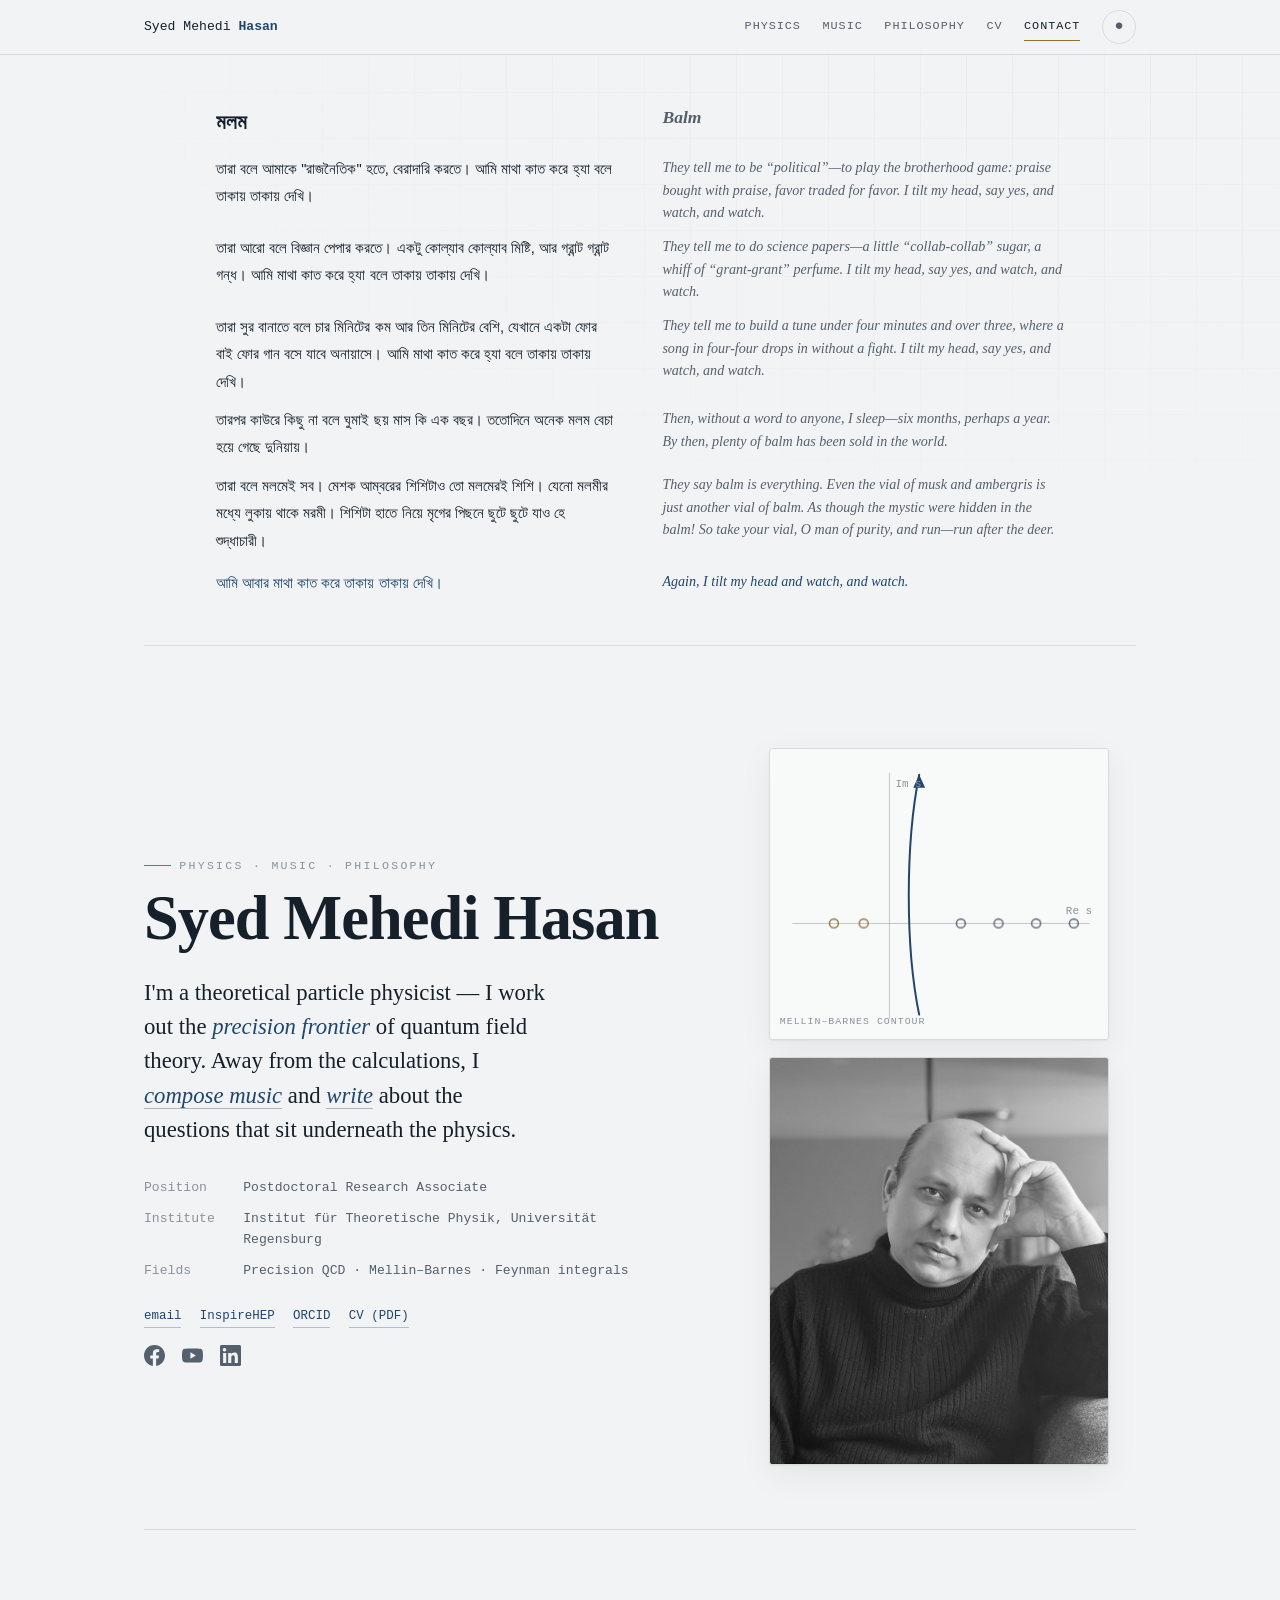
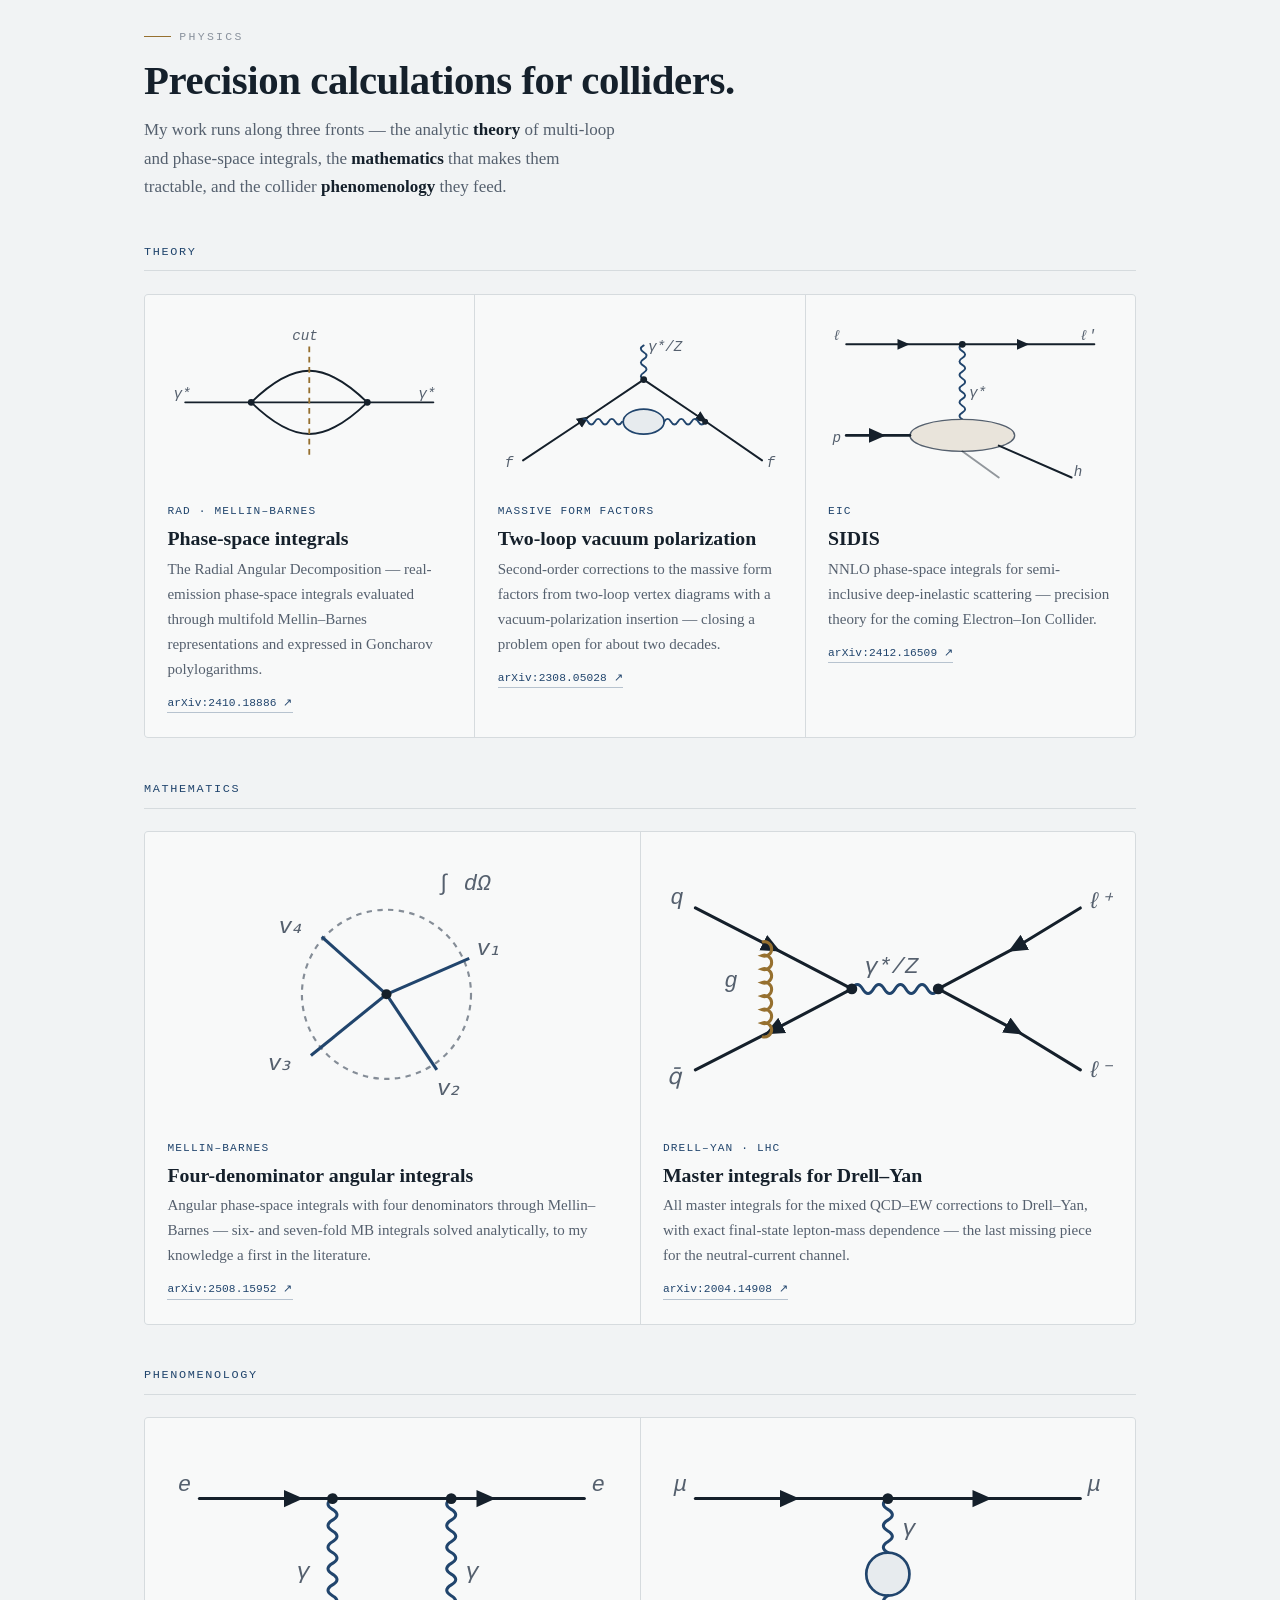
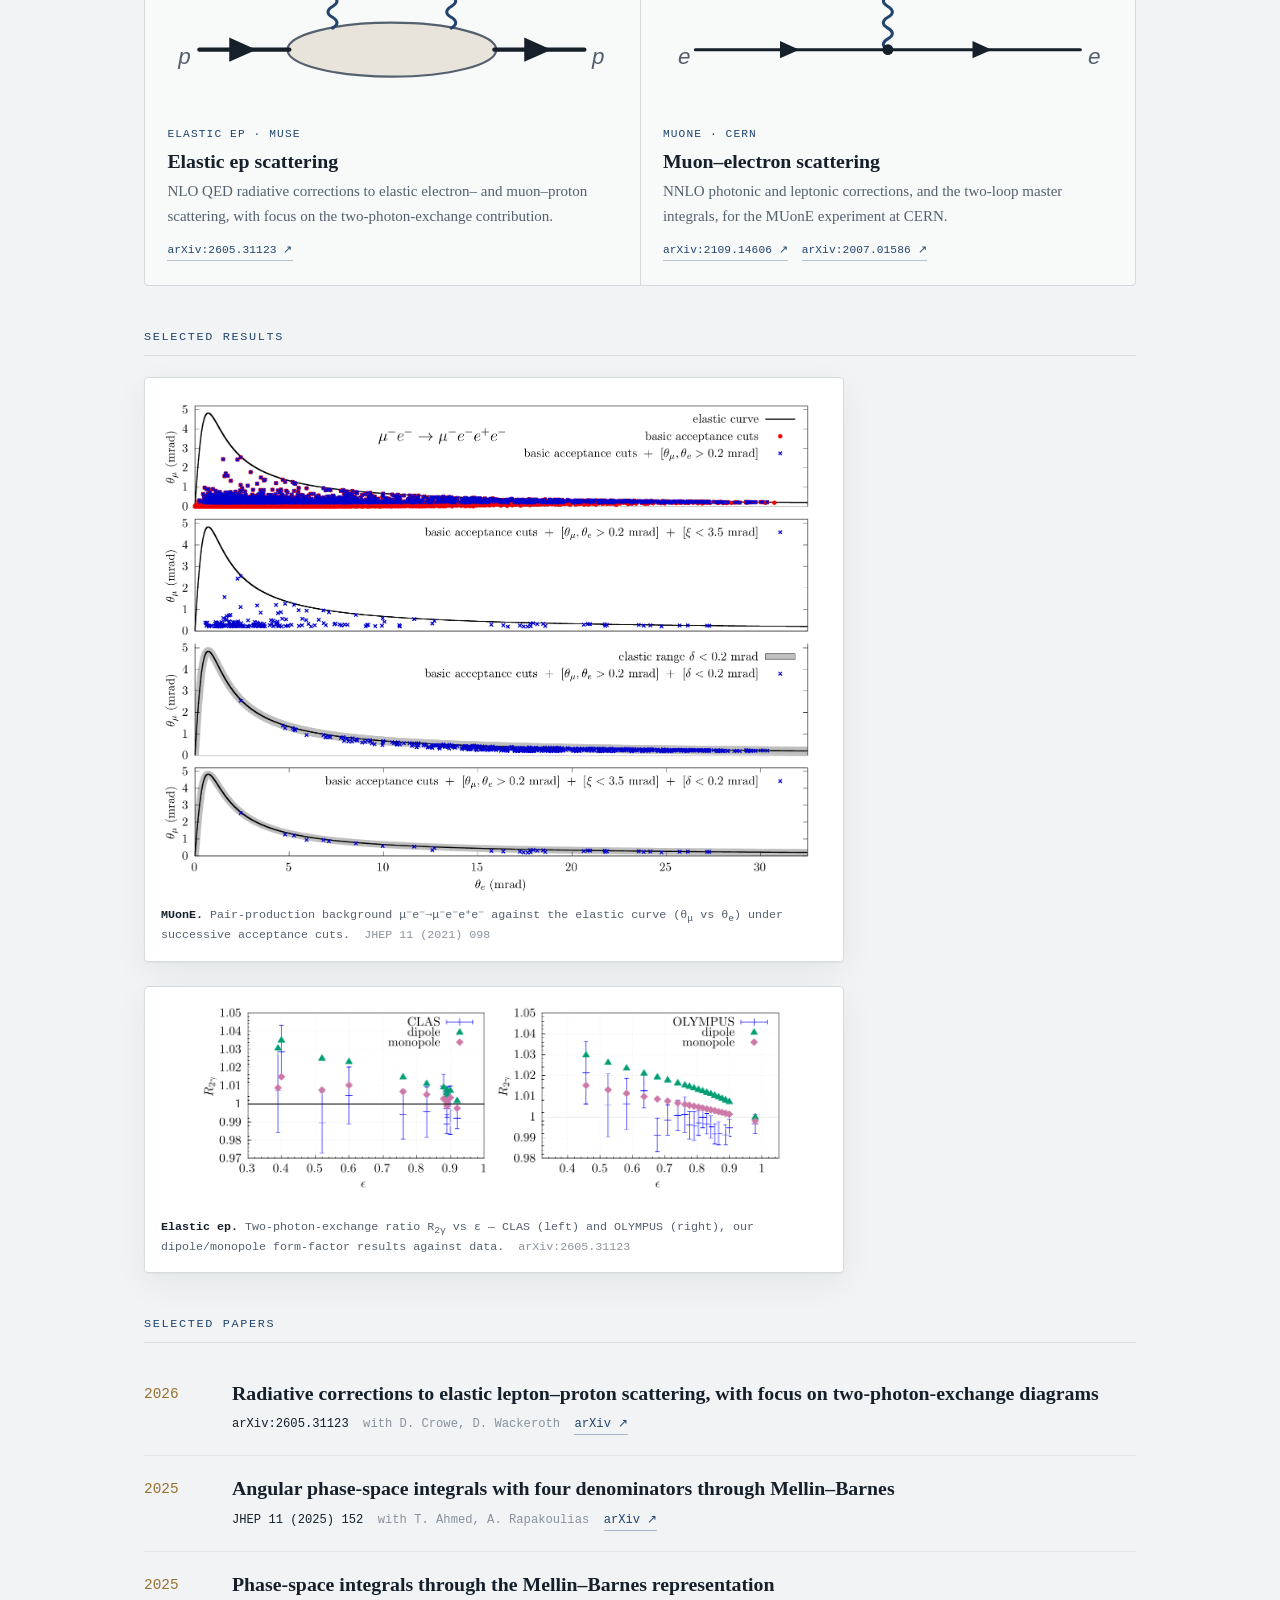
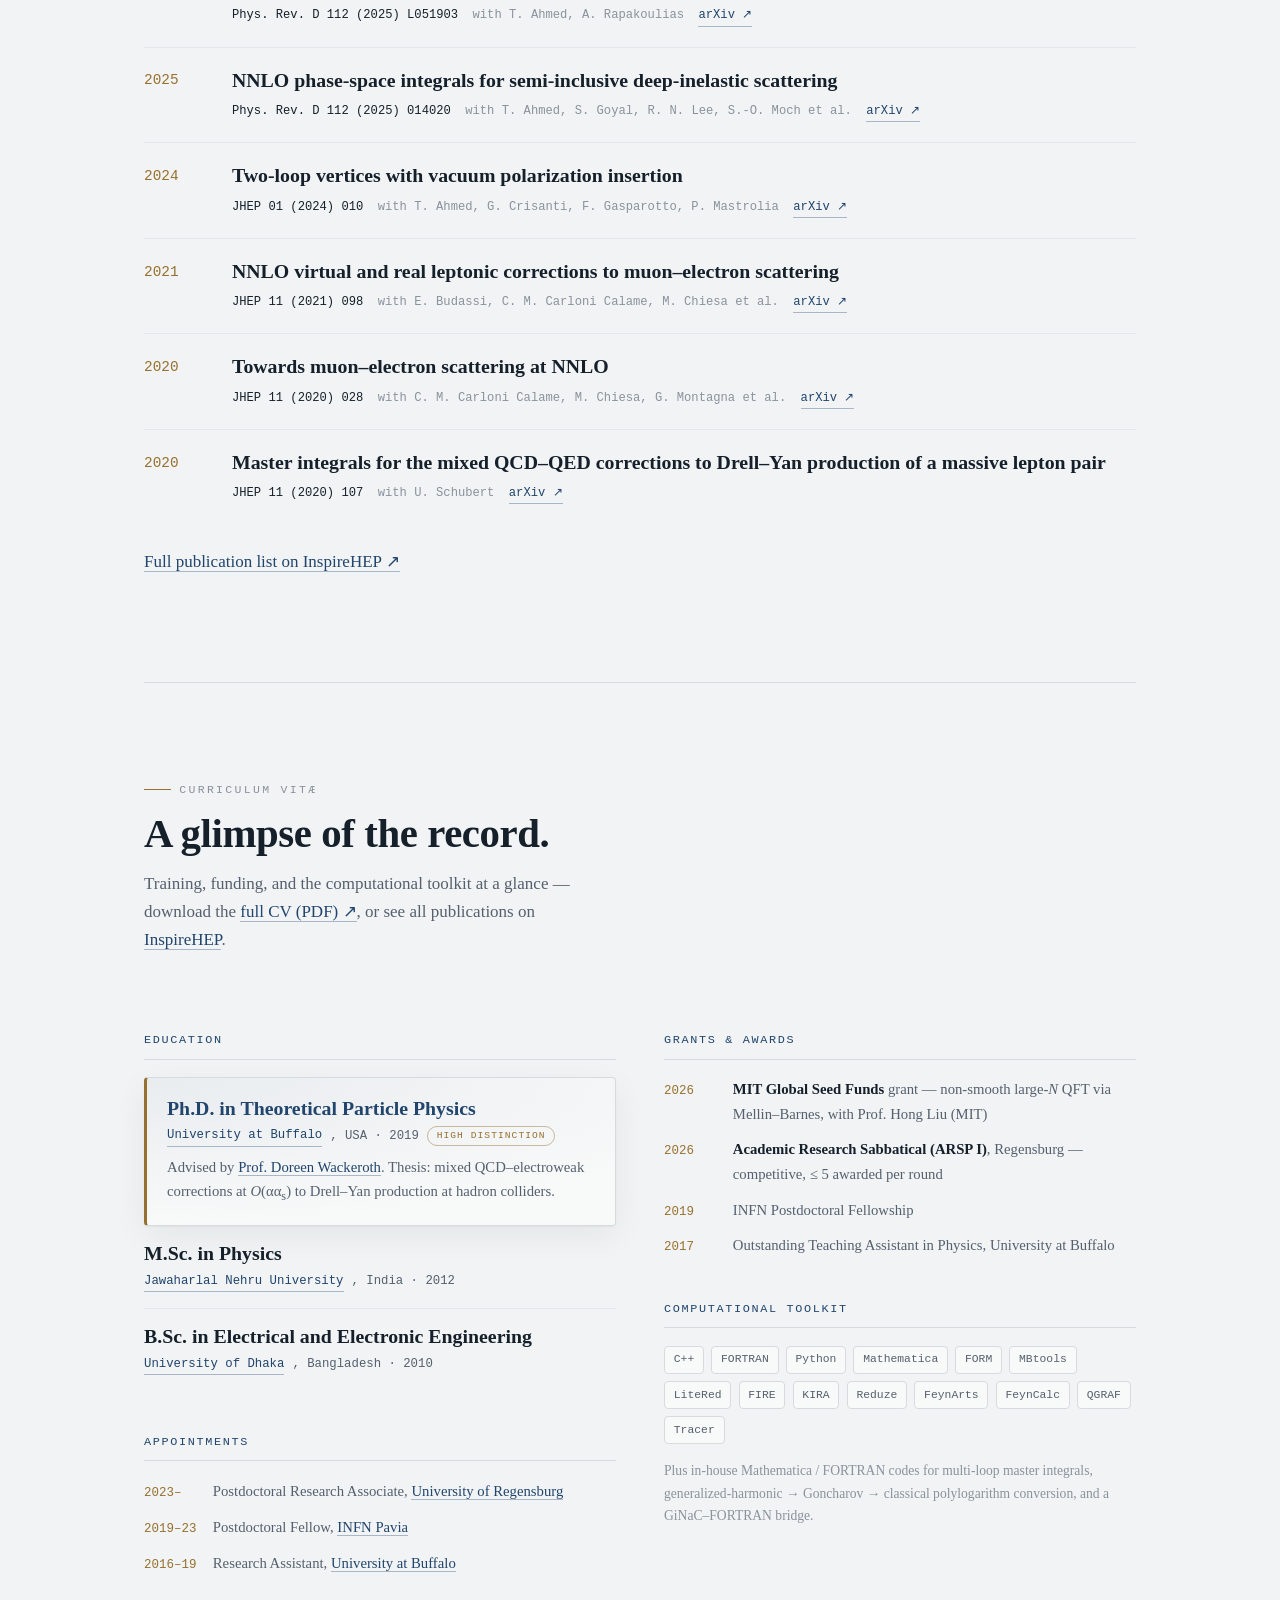
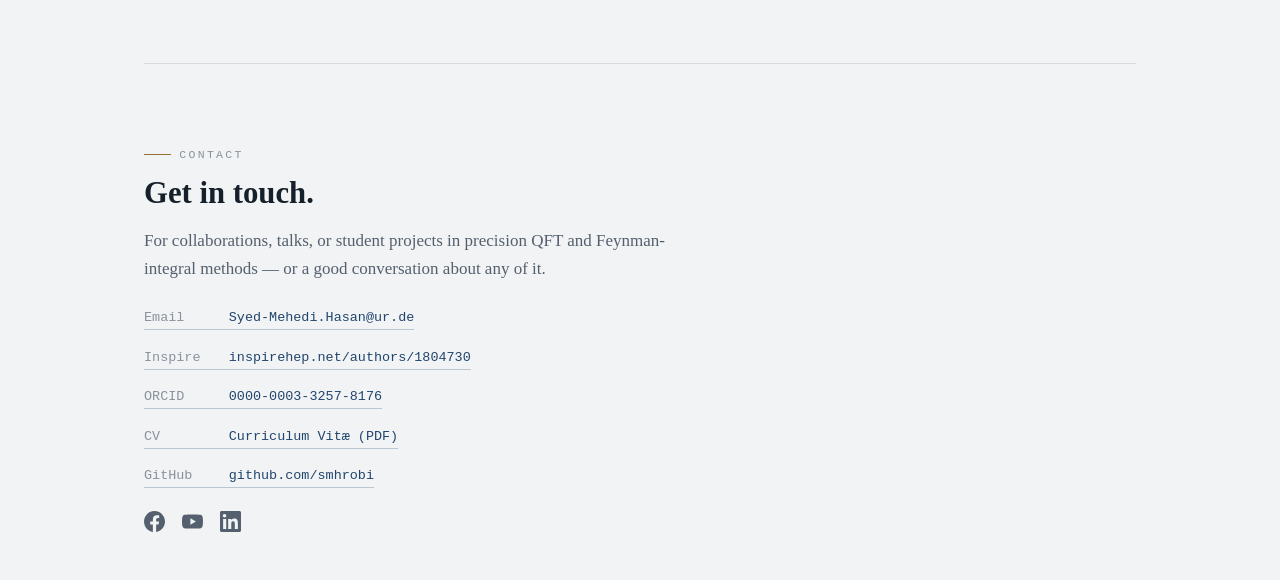
==== index.html @ e625ad28 "Overture: per-column titles (মলম over Bengali, Balm over English); compact epigraph sizing; English " ====
<!doctype html>
<html lang="en">
<head>
<meta charset="utf-8">
<meta name="viewport" content="width=device-width, initial-scale=1">
<meta name="description" content="Syed Mehedi Hasan — theoretical particle physicist. Precision QFT, Feynman-integral methods, and collider phenomenology; also music and philosophical essays.">
<link rel="icon" href="data:image/svg+xml,%3Csvg xmlns='http://www.w3.org/2000/svg' viewBox='0 0 32 32'%3E%3Cpath d='M15 5C11 13 11 19 15 27' fill='none' stroke='%232c5a8c' stroke-width='2.6'/%3E%3Ccircle cx='20.5' cy='16' r='2.4' fill='%23996f2f'/%3E%3C/svg%3E">
<title>Syed Mehedi Hasan</title>
<link rel="stylesheet" href="assets/site.css">
</head>
<body>
<!-- shared SVG defs: fermion-line arrowhead -->
<svg aria-hidden="true" width="0" height="0" style="position:absolute" focusable="false">
  <defs>
    <marker id="fh" viewBox="0 0 10 10" refX="5" refY="5" markerWidth="7" markerHeight="7" orient="auto">
      <path d="M0 1 L9 5 L0 9 z"/>
    </marker>
  </defs>
</svg>

<header class="topbar">
  <div class="wrap topbar__in">
    <a class="brandmark" href="#top">Syed&nbsp;Mehedi&nbsp;<b>Hasan</b></a>
    <nav class="nav">
      <div class="nav nav-hide">
        <a href="#physics" class="active">Physics</a>
        <a href="music.html">Music</a>
        <a href="philosophy.html">Philosophy</a>
        <a href="#cv">CV</a>
        <a href="#contact">Contact</a>
      </div>
      <button class="ttoggle" id="themeBtn" type="button" aria-label="Switch colour theme" title="Switch theme">◐</button>
    </nav>
  </div>
</header>

<main id="top" class="wrap">

  <!-- ============ OVERTURE — মলম / Balm ============ -->
  <section class="overture" style="border-top:0">
    <div class="poem">
      <h2 class="ptitle bn" lang="bn">মলম</h2>
      <h2 class="ptitle en">Balm</h2>
      <p class="bn" lang="bn">তারা বলে আমাকে "রাজনৈতিক" হতে, বেরাদারি করতে। আমি মাথা কাত করে হ্যা বলে তাকায় তাকায় দেখি।</p>
      <p class="en">They tell me to be “political”—to play the brotherhood game: praise bought with praise, favor traded for favor. I tilt my head, say yes, and watch, and watch.</p>
      <p class="bn" lang="bn">তারা আরো বলে বিজ্ঞান পেপার করতে। একটু কোল্যাব কোল্যাব মিষ্টি, আর গ্রান্ট গ্রান্ট গন্ধ। আমি মাথা কাত করে হ্যা বলে তাকায় তাকায় দেখি।</p>
      <p class="en">They tell me to do science papers—a little “collab-collab” sugar, a whiff of “grant-grant” perfume. I tilt my head, say yes, and watch, and watch.</p>
      <p class="bn" lang="bn">তারা সুর বানাতে বলে চার মিনিটের কম আর তিন মিনিটের বেশি, যেখানে একটা ফোর বাই ফোর গান বসে যাবে অনায়াসে। আমি মাথা কাত করে হ্যা বলে তাকায় তাকায় দেখি।</p>
      <p class="en">They tell me to build a tune under four minutes and over three, where a song in four-four drops in without a fight. I tilt my head, say yes, and watch, and watch.</p>
      <p class="bn" lang="bn">তারপর কাউরে কিছু না বলে ঘুমাই ছয় মাস কি এক বছর। ততোদিনে অনেক মলম বেচা হয়ে গেছে দুনিয়ায়।</p>
      <p class="en">Then, without a word to anyone, I sleep—six months, perhaps a year. By then, plenty of balm has been sold in the world.</p>
      <p class="bn" lang="bn">তারা বলে মলমেই সব। মেশক আম্বরের শিশিটাও তো মলমেরই শিশি। যেনো মলমীর মধ্যে লুকায় থাকে মরমী। শিশিটা হাতে নিয়ে মৃগের পিছনে ছুটে ছুটে যাও হে শুদ্ধাচারী।</p>
      <p class="en">They say balm is everything. Even the vial of musk and ambergris is just another vial of balm. As though the mystic were hidden in the balm! So take your vial, O man of purity, and run—run after the deer.</p>
      <p class="bn refrain" lang="bn">আমি আবার মাথা কাত করে তাকায় তাকায় দেখি।</p>
      <p class="en refrain">Again, I tilt my head and watch, and watch.</p>
    </div>
  </section>

  <section class="hero">
    <div class="hero__grid">
      <div>
        <span class="eyebrow reveal">Physics · Music · Philosophy</span>
        <h1 class="reveal" style="--rd:.06s">Syed&nbsp;Mehedi Hasan</h1>
        <p class="lede reveal" style="--rd:.14s">
          I'm a theoretical particle physicist — I work out the <em>precision frontier</em>
          of quantum field theory. Away from the calculations, I <a class="lnk" href="music.html"><em>compose music</em></a> and
          <a class="lnk" href="philosophy.html"><em>write</em></a> about the questions that sit underneath the physics.
        </p>
        <ul class="coords reveal" style="--rd:.22s">
          <li><span>Position</span><span>Postdoctoral Research Associate</span></li>
          <li><span>Institute</span><span>Institut für Theoretische Physik, Universität Regensburg</span></li>
          <li><span>Fields</span><span>Precision QCD · Mellin–Barnes · Feynman integrals</span></li>
        </ul>
        <div class="heroline reveal" style="--rd:.3s">
          <a href="mailto:Syed-Mehedi.Hasan@ur.de">email</a>
          <a href="https://inspirehep.net/authors/1804730">InspireHEP</a>
          <a href="https://orcid.org/0000-0003-3257-8176">ORCID</a>
          <a href="Syed_Mehedi_Hasan_CV.pdf">CV (PDF)</a>
        </div>
        <div class="social reveal" style="--rd:.36s">
          <a href="https://www.facebook.com/syedmehedi.hasan.14/" aria-label="Facebook" title="Facebook"><svg viewBox="0 0 24 24" fill="currentColor" aria-hidden="true"><path d="M24 12.07C24 5.4 18.63 0 12 0S0 5.4 0 12.07C0 18.1 4.39 23.1 10.13 24v-8.44H7.08v-3.49h3.05V9.41c0-3.02 1.79-4.69 4.53-4.69 1.31 0 2.68.24 2.68.24v2.97h-1.51c-1.49 0-1.96.93-1.96 1.89v2.25h3.33l-.53 3.49h-2.8V24C19.61 23.1 24 18.1 24 12.07z"/></svg></a>
          <a href="https://www.youtube.com/@syedmehedihasan2057" aria-label="YouTube" title="YouTube"><svg viewBox="0 0 24 24" fill="currentColor" aria-hidden="true"><path fill-rule="evenodd" clip-rule="evenodd" d="M23.5 6.5a3 3 0 0 0-2.1-2.1C19.5 3.9 12 3.9 12 3.9s-7.5 0-9.4.5A3 3 0 0 0 .5 6.5C0 8.4 0 12 0 12s0 3.6.5 5.5a3 3 0 0 0 2.1 2.1c1.9.5 9.4.5 9.4.5s7.5 0 9.4-.5a3 3 0 0 0 2.1-2.1c.5-1.9.5-5.5.5-5.5s0-3.6-.5-5.5zM9.6 15.6V8.4l6.3 3.6-6.3 3.6z"/></svg></a>
          <a href="https://www.linkedin.com/in/syed-mehedi-hasan-robi/" aria-label="LinkedIn" title="LinkedIn"><svg viewBox="0 0 24 24" fill="currentColor" aria-hidden="true"><path d="M20.45 20.45h-3.56v-5.57c0-1.33-.03-3.04-1.85-3.04-1.86 0-2.14 1.45-2.14 2.94v5.67H9.35V9h3.41v1.56h.05c.48-.9 1.64-1.85 3.37-1.85 3.6 0 4.27 2.37 4.27 5.46v6.28zM5.34 7.43a2.07 2.07 0 1 1 0-4.13 2.07 2.07 0 0 1 0 4.13zm1.78 13.02H3.56V9h3.56v11.45zM22.22 0H1.77C.8 0 0 .78 0 1.73v20.54C0 23.22.8 24 1.77 24h20.45c.98 0 1.78-.78 1.78-1.73V1.73C24 .78 23.2 0 22.22 0z"/></svg></a>
        </div>
      </div>
      <div class="hero__aside reveal" style="--rd:.2s">
        <figure class="plane" style="margin:0">
          <svg viewBox="0 0 340 292" fill="none" role="img" aria-label="A Mellin–Barnes contour in the complex plane, threading between poles on the real axis.">
            <line class="axis" x1="22" y1="176" x2="322" y2="176"/>
            <line class="axis" x1="120" y1="24" x2="120" y2="272"/>
            <g class="poles poles-left">
              <circle cx="64" cy="176" r="4.5" style="--d:0s"/>
              <circle cx="94" cy="176" r="4.5" style="--d:.08s"/>
            </g>
            <g class="poles">
              <circle cx="192" cy="176" r="4.5" style="--d:.16s"/>
              <circle cx="230" cy="176" r="4.5" style="--d:.24s"/>
              <circle cx="268" cy="176" r="4.5" style="--d:.32s"/>
              <circle cx="306" cy="176" r="4.5" style="--d:.4s"/>
            </g>
            <path class="mbpath" d="M150 26 C 136 96, 136 200, 150 268"/>
            <path class="arrow" d="M150 26 l -6 13 l 12 0 z"/>
            <text class="lbl" x="298" y="166">Re&nbsp;s</text>
            <text class="lbl" x="126" y="38">Im&nbsp;s</text>
          </svg>
          <figcaption class="cap">Mellin–Barnes contour</figcaption>
        </figure>
        <div class="portrait">
          <img src="profile_pic.jpg" alt="Syed Mehedi Hasan">
        </div>
      </div>
    </div>
  </section>

  <section id="physics">
    <div class="sec-head">
      <span class="eyebrow">Physics</span>
      <h2>Precision calculations for colliders.</h2>
      <p class="sub">My work runs along three fronts — the analytic <b style="color:var(--ink);font-weight:600">theory</b> of multi-loop and phase-space integrals, the <b style="color:var(--ink);font-weight:600">mathematics</b> that makes them tractable, and the collider <b style="color:var(--ink);font-weight:600">phenomenology</b> they feed.</p>
    </div>

    <div class="subhead">Theory</div>
    <div class="diagrams three">
      <div class="dcard">
        <svg class="fdiag" viewBox="0 0 250 150" role="img" aria-label="A three-particle phase-space cut of a self-energy diagram.">
          <line class="fl" x1="16" y1="75" x2="74" y2="75"/>
          <line class="fl" x1="176" y1="75" x2="234" y2="75"/>
          <path class="fl" d="M74 75 C 112 38, 138 38, 176 75"/>
          <line class="fl" x1="74" y1="75" x2="176" y2="75"/>
          <path class="fl" d="M74 75 C 112 112, 138 112, 176 75"/>
          <line x1="125" y1="26" x2="125" y2="124" style="stroke:var(--brass);stroke-width:1.6;stroke-dasharray:5 4"/>
          <circle class="vtx" cx="74" cy="75" r="3"/><circle class="vtx" cx="176" cy="75" r="3"/>
          <text class="dl" x="6" y="71">γ*</text>
          <text class="dl" x="236" y="71" text-anchor="end">γ*</text>
          <text class="dl" x="110" y="20">cut</text>
        </svg>
        <div class="k">RAD · Mellin–Barnes</div>
        <h3>Phase-space integrals</h3>
        <p>The Radial Angular Decomposition — real-emission phase-space integrals evaluated through multifold Mellin–Barnes representations and expressed in Goncharov polylogarithms.</p>
        <div class="refs"><a class="reflink" href="https://arxiv.org/abs/2410.18886">arXiv:2410.18886 ↗</a></div>
      </div>
      <div class="dcard">
        <svg class="fdiag" viewBox="0 0 250 150" role="img" aria-label="Two-loop vertex form factor with a vacuum-polarization insertion on the exchanged photon.">
          <polyline class="fl" points="22,126 76,90 128,55" marker-mid="url(#fh)"/>
          <polyline class="fl" points="128,55 180,90 232,126" marker-mid="url(#fh)"/>
          <path class="ph" d="M128 55 q -5 -3 0 -6 t 0 -6 t 0 -6 t 0 -6 t 0 -6"/>
          <path class="ph" d="M73 92 q 3 -5 6 0 t 6 0 t 6 0 t 6 0 t 6 0 t 6 0"/>
          <ellipse class="loop" cx="128" cy="92" rx="18" ry="11"/>
          <path class="ph" d="M146 92 q 3 -5 6 0 t 6 0 t 6 0 t 6 0 t 6 0 t 6 0"/>
          <circle class="vtx" cx="128" cy="55" r="3"/>
          <circle class="vtx" cx="73" cy="92" r="2.6"/><circle class="vtx" cx="182" cy="92" r="2.6"/>
          <text class="dl" x="132" y="30">γ*/Z</text>
          <text class="dl" x="6" y="132">f</text><text class="dl" x="236" y="132">f</text>
        </svg>
        <div class="k">Massive form factors</div>
        <h3>Two-loop vacuum polarization</h3>
        <p>Second-order corrections to the massive form factors from two-loop vertex diagrams with a vacuum-polarization insertion — closing a problem open for about two decades.</p>
        <div class="refs"><a class="reflink" href="https://arxiv.org/abs/2308.05028">arXiv:2308.05028 ↗</a></div>
      </div>
      <div class="dcard">
        <svg class="fdiag" viewBox="0 0 250 150" role="img" aria-label="Semi-inclusive deep-inelastic scattering: a lepton scatters off a proton and a hadron is detected.">
          <polyline class="fl" points="16,24 67,24 118,24" marker-mid="url(#fh)"/>
          <polyline class="fl" points="118,24 172,24 234,24" marker-mid="url(#fh)"/>
          <path class="ph" d="M118 24 q -5 3 0 6 t 0 6 t 0 6 t 0 6 t 0 6 t 0 6 t 0 6 t 0 6 t 0 6 t 0 6 t 0 6"/>
          <ellipse class="blob" cx="118" cy="104" rx="46" ry="14"/>
          <polyline class="pl" points="16,104 44,104 72,104" marker-mid="url(#fh)"/>
          <line class="fl" x1="150" y1="113" x2="214" y2="141"/>
          <line class="fl" x1="118" y1="118" x2="150" y2="141" style="opacity:.45"/>
          <circle class="vtx" cx="118" cy="24" r="3"/>
          <text class="dl" x="4" y="20">ℓ</text><text class="dl" x="236" y="20" text-anchor="end">ℓ′</text>
          <text class="dl" x="124" y="70">γ*</text>
          <text class="dl" x="4" y="110">p</text>
          <text class="dl" x="216" y="140">h</text>
        </svg>
        <div class="k">EIC</div>
        <h3>SIDIS</h3>
        <p>NNLO phase-space integrals for semi-inclusive deep-inelastic scattering — precision theory for the coming Electron–Ion Collider.</p>
        <div class="refs"><a class="reflink" href="https://arxiv.org/abs/2412.16509">arXiv:2412.16509 ↗</a></div>
      </div>
    </div>

    <div class="subhead">Mathematics</div>
    <div class="diagrams">
      <div class="dcard">
        <svg class="fdiag" viewBox="0 0 250 150" role="img" aria-label="An angular integral over the loop-momentum direction with four denominators.">
          <circle cx="122" cy="78" r="47" fill="none" style="stroke:var(--ink-soft);stroke-width:1.2;stroke-dasharray:3 3;opacity:.7"/>
          <g style="stroke:var(--accent);stroke-width:1.7">
            <line x1="122" y1="78" x2="168" y2="58"/>
            <line x1="122" y1="78" x2="150" y2="120"/>
            <line x1="122" y1="78" x2="80" y2="112"/>
            <line x1="122" y1="78" x2="86" y2="46"/>
          </g>
          <circle class="vtx" cx="122" cy="78" r="2.8"/>
          <text class="dl" x="172" y="56">v₁</text>
          <text class="dl" x="150" y="134">v₂</text>
          <text class="dl" x="56" y="120">v₃</text>
          <text class="dl" x="62" y="44">v₄</text>
          <text class="dl" x="150" y="20">∫ dΩ</text>
        </svg>
        <div class="k">Mellin–Barnes</div>
        <h3>Four-denominator angular integrals</h3>
        <p>Angular phase-space integrals with four denominators through Mellin–Barnes — six- and seven-fold MB integrals solved analytically, to my knowledge a first in the literature.</p>
        <div class="refs"><a class="reflink" href="https://arxiv.org/abs/2508.15952">arXiv:2508.15952 ↗</a></div>
      </div>
      <div class="dcard">
        <svg class="fdiag" viewBox="0 0 250 150" role="img" aria-label="Drell–Yan: quark–antiquark annihilation to a lepton pair with a gluon correction.">
          <polyline class="fl" points="18,30 61,52 105,75" marker-mid="url(#fh)"/>
          <polyline class="fl" points="105,75 61,98 18,120" marker-mid="url(#fh)"/>
          <path class="ph" d="M105 75 q 3 -5 6 0 t 6 0 t 6 0 t 6 0 t 6 0 t 6 0 t 6 0 t 6 0"/>
          <polyline class="fl" points="232,30 196,52 153,75" marker-mid="url(#fh)"/>
          <polyline class="fl" points="153,75 196,98 232,120" marker-mid="url(#fh)"/>
          <path class="gl" d="M55 49 a 4 4 0 1 1 0 7.5 a 4 4 0 1 1 0 7.5 a 4 4 0 1 1 0 7.5 a 4 4 0 1 1 0 7.5 a 4 4 0 1 1 0 7.5 a 4 4 0 1 1 0 7.5 a 4 4 0 1 1 0 7.5"/>
          <circle class="vtx" cx="105" cy="75" r="3"/><circle class="vtx" cx="153" cy="75" r="3"/>
          <text class="dl" x="4" y="28">q</text><text class="dl" x="2" y="128">q̄</text>
          <text class="dl" x="236" y="30">ℓ⁺</text><text class="dl" x="236" y="124">ℓ⁻</text>
          <text class="dl" x="112" y="66">γ*/Z</text><text class="dl" x="34" y="74">g</text>
        </svg>
        <div class="k">Drell–Yan · LHC</div>
        <h3>Master integrals for Drell–Yan</h3>
        <p>All master integrals for the mixed QCD–EW corrections to Drell–Yan, with exact final-state lepton-mass dependence — the last missing piece for the neutral-current channel.</p>
        <div class="refs"><a class="reflink" href="https://arxiv.org/abs/2004.14908">arXiv:2004.14908 ↗</a></div>
      </div>
    </div>

    <div class="subhead">Phenomenology</div>
    <div class="diagrams">
      <div class="dcard">
        <svg class="fdiag" viewBox="0 0 250 150" role="img" aria-label="Two-photon exchange between an electron and a proton in elastic scattering.">
          <polyline class="fl" points="18,32 71,32 125,32" marker-mid="url(#fh)"/>
          <polyline class="fl" points="125,32 178,32 232,32" marker-mid="url(#fh)"/>
          <ellipse class="blob" cx="125" cy="116" rx="58" ry="15"/>
          <polyline class="pl" points="18,116 43,116 68,116" marker-mid="url(#fh)"/>
          <polyline class="pl" points="182,116 207,116 232,116" marker-mid="url(#fh)"/>
          <path class="ph" d="M92 32 q -5 3 0 6 t 0 6 t 0 6 t 0 6 t 0 6 t 0 6 t 0 6 t 0 6 t 0 6 t 0 6 t 0 6 t 0 6"/>
          <path class="ph" d="M158 32 q -5 3 0 6 t 0 6 t 0 6 t 0 6 t 0 6 t 0 6 t 0 6 t 0 6 t 0 6 t 0 6 t 0 6 t 0 6"/>
          <circle class="vtx" cx="92" cy="32" r="3"/><circle class="vtx" cx="158" cy="32" r="3"/>
          <text class="dl" x="6" y="28">e</text><text class="dl" x="236" y="28">e</text>
          <text class="dl" x="6" y="124">p</text><text class="dl" x="236" y="124">p</text>
          <text class="dl" x="72" y="76">γ</text><text class="dl" x="166" y="76">γ</text>
        </svg>
        <div class="k">Elastic ep · MUSE</div>
        <h3>Elastic ep scattering</h3>
        <p>NLO QED radiative corrections to elastic electron– and muon–proton scattering, with focus on the two-photon-exchange contribution.</p>
        <div class="refs"><a class="reflink" href="https://arxiv.org/abs/2605.31123">arXiv:2605.31123 ↗</a></div>
      </div>
      <div class="dcard">
        <svg class="fdiag" viewBox="0 0 250 150" role="img" aria-label="Muon–electron scattering via photon exchange with a vacuum-polarization bubble.">
          <polyline class="fl" points="18,32 71,32 125,32" marker-mid="url(#fh)"/>
          <polyline class="fl" points="125,32 178,32 232,32" marker-mid="url(#fh)"/>
          <polyline class="fl" points="18,116 71,116 125,116" marker-mid="url(#fh)"/>
          <polyline class="fl" points="125,116 178,116 232,116" marker-mid="url(#fh)"/>
          <path class="ph" d="M125 32 q -5 3 0 6 t 0 6 t 0 6 t 0 6 t 0 6"/>
          <circle class="loop" cx="125" cy="74" r="12"/>
          <path class="ph" d="M125 86 q -5 3 0 6 t 0 6 t 0 6 t 0 6 t 0 6"/>
          <circle class="vtx" cx="125" cy="32" r="3"/><circle class="vtx" cx="125" cy="116" r="3"/>
          <text class="dl" x="6" y="28">μ</text><text class="dl" x="236" y="28">μ</text>
          <text class="dl" x="8" y="124">e</text><text class="dl" x="236" y="124">e</text>
          <text class="dl" x="133" y="52">γ</text>
        </svg>
        <div class="k">MUonE · CERN</div>
        <h3>Muon–electron scattering</h3>
        <p>NNLO photonic and leptonic corrections, and the two-loop master integrals, for the MUonE experiment at CERN.</p>
        <div class="refs"><a class="reflink" href="https://arxiv.org/abs/2109.14606">arXiv:2109.14606 ↗</a><a class="reflink" href="https://arxiv.org/abs/2007.01586">arXiv:2007.01586 ↗</a></div>
      </div>
    </div>

    <div class="subhead">Selected results</div>
    <div class="results">
      <figure class="figure">
        <img src="physics/plots/muone.png" alt="MUonE pair-production acceptance study, theta_mu vs theta_e">
        <figcaption><b>MUonE.</b> Pair-production background μ⁻e⁻→μ⁻e⁻e⁺e⁻ against the elastic curve (θ<sub>μ</sub> vs θ<sub>e</sub>) under successive acceptance cuts.&nbsp; <span style="color:var(--ink-faint)">JHEP 11 (2021) 098</span></figcaption>
      </figure>
      <figure class="figure">
        <img src="physics/plots/ep.png" alt="Elastic ep two-photon-exchange ratio R2gamma vs epsilon">
        <figcaption><b>Elastic ep.</b> Two-photon-exchange ratio R<sub>2γ</sub> vs ε — CLAS (left) and OLYMPUS (right), our dipole/monopole form-factor results against data.&nbsp; <span style="color:var(--ink-faint)">arXiv:2605.31123</span></figcaption>
      </figure>
    </div>

    <div class="subhead">Selected papers</div>
    <div class="pubs">
      <article class="pub"><div class="yr">2026</div><div>
        <h3>Radiative corrections to elastic lepton–proton scattering, with focus on two-photon-exchange diagrams</h3>
        <div class="meta"><span class="venue">arXiv:2605.31123</span><span class="with">with D. Crowe, D. Wackeroth</span><a class="lnk" href="https://arxiv.org/abs/2605.31123">arXiv ↗</a></div>
      </div></article>
      <article class="pub"><div class="yr">2025</div><div>
        <h3>Angular phase-space integrals with four denominators through Mellin–Barnes</h3>
        <div class="meta"><span class="venue">JHEP 11 (2025) 152</span><span class="with">with T. Ahmed, A. Rapakoulias</span><a class="lnk" href="https://arxiv.org/abs/2508.15952">arXiv ↗</a></div>
      </div></article>
      <article class="pub"><div class="yr">2025</div><div>
        <h3>Phase-space integrals through the Mellin–Barnes representation</h3>
        <div class="meta"><span class="venue">Phys. Rev. D 112 (2025) L051903</span><span class="with">with T. Ahmed, A. Rapakoulias</span><a class="lnk" href="https://arxiv.org/abs/2410.18886">arXiv ↗</a></div>
      </div></article>
      <article class="pub"><div class="yr">2025</div><div>
        <h3>NNLO phase-space integrals for semi-inclusive deep-inelastic scattering</h3>
        <div class="meta"><span class="venue">Phys. Rev. D 112 (2025) 014020</span><span class="with">with T. Ahmed, S. Goyal, R. N. Lee, S.-O. Moch et al.</span><a class="lnk" href="https://arxiv.org/abs/2412.16509">arXiv ↗</a></div>
      </div></article>
      <article class="pub"><div class="yr">2024</div><div>
        <h3>Two-loop vertices with vacuum polarization insertion</h3>
        <div class="meta"><span class="venue">JHEP 01 (2024) 010</span><span class="with">with T. Ahmed, G. Crisanti, F. Gasparotto, P. Mastrolia</span><a class="lnk" href="https://arxiv.org/abs/2308.05028">arXiv ↗</a></div>
      </div></article>
      <article class="pub"><div class="yr">2021</div><div>
        <h3>NNLO virtual and real leptonic corrections to muon–electron scattering</h3>
        <div class="meta"><span class="venue">JHEP 11 (2021) 098</span><span class="with">with E. Budassi, C. M. Carloni Calame, M. Chiesa et al.</span><a class="lnk" href="https://arxiv.org/abs/2109.14606">arXiv ↗</a></div>
      </div></article>
      <article class="pub"><div class="yr">2020</div><div>
        <h3>Towards muon–electron scattering at NNLO</h3>
        <div class="meta"><span class="venue">JHEP 11 (2020) 028</span><span class="with">with C. M. Carloni Calame, M. Chiesa, G. Montagna et al.</span><a class="lnk" href="https://arxiv.org/abs/2007.01586">arXiv ↗</a></div>
      </div></article>
      <article class="pub"><div class="yr">2020</div><div>
        <h3>Master integrals for the mixed QCD–QED corrections to Drell–Yan production of a massive lepton pair</h3>
        <div class="meta"><span class="venue">JHEP 11 (2020) 107</span><span class="with">with U. Schubert</span><a class="lnk" href="https://arxiv.org/abs/2004.14908">arXiv ↗</a></div>
      </div></article>
    </div>
    <p class="morelink"><a class="lnk" href="https://inspirehep.net/authors/1804730">Full publication list on InspireHEP ↗</a></p>
  </section>

  <!-- ============ CURRICULUM VITÆ ============ -->
  <section id="cv">
    <div class="sec-head">
      <span class="eyebrow">Curriculum Vitæ</span>
      <h2>A glimpse of the record.</h2>
      <p class="sub">Training, funding, and the computational toolkit at a glance — download the <a class="lnk" href="Syed_Mehedi_Hasan_CV.pdf">full CV (PDF) ↗</a>, or see all publications on <a class="lnk" href="https://inspirehep.net/authors/1804730">InspireHEP</a>.</p>
    </div>
    <div class="cv-grid">
      <div class="cv-col">
        <div class="subhead">Education</div>
        <div class="edu edu--phd">
          <div class="edu-deg">Ph.D. in Theoretical Particle Physics</div>
          <div class="edu-inst"><a class="lnk" href="https://arts-sciences.buffalo.edu/physics.html">University at Buffalo</a>, USA &middot; 2019 <span class="edu-tag">High distinction</span></div>
          <div class="edu-note">Advised by <a class="lnk" href="https://arts-sciences.buffalo.edu/physics/faculty/doreen-wackeroth.html">Prof. Doreen Wackeroth</a>. Thesis: mixed QCD–electroweak corrections at <i>O</i>(&alpha;&alpha;<sub>s</sub>) to Drell–Yan production at hadron colliders.</div>
        </div>
        <div class="edu">
          <div class="edu-deg">M.Sc. in Physics</div>
          <div class="edu-inst"><a class="lnk" href="https://www.jnu.ac.in/sps">Jawaharlal Nehru University</a>, India &middot; 2012</div>
        </div>
        <div class="edu">
          <div class="edu-deg">B.Sc. in Electrical and Electronic Engineering</div>
          <div class="edu-inst"><a class="lnk" href="https://du.ac.bd/body/EEE">University of Dhaka</a>, Bangladesh &middot; 2010</div>
        </div>
        <div class="subhead">Appointments</div>
        <ul class="cvlist">
          <li><span class="cvy">2023&ndash;</span><span>Postdoctoral Research Associate, <a class="lnk" href="https://www.uni-regensburg.de/en/physics">University of Regensburg</a></span></li>
          <li><span class="cvy">2019&ndash;23</span><span>Postdoctoral Fellow, <a class="lnk" href="https://www.pv.infn.it/en/welcome-to-the-infn-section-of-pavia/">INFN Pavia</a></span></li>
          <li><span class="cvy">2016&ndash;19</span><span>Research Assistant, <a class="lnk" href="https://arts-sciences.buffalo.edu/physics.html">University at Buffalo</a></span></li>
        </ul>
      </div>
      <div class="cv-col">
        <div class="subhead">Grants &amp; Awards</div>
        <ul class="cvlist">
          <li><span class="cvy">2026</span><span><b>MIT Global Seed Funds</b> grant &mdash; non-smooth large-<i>N</i> QFT via Mellin–Barnes, with Prof. Hong Liu (MIT)</span></li>
          <li><span class="cvy">2026</span><span><b>Academic Research Sabbatical (ARSP&nbsp;I)</b>, Regensburg &mdash; competitive, &le;&nbsp;5 awarded per round</span></li>
          <li><span class="cvy">2019</span><span>INFN Postdoctoral Fellowship</span></li>
          <li><span class="cvy">2017</span><span>Outstanding Teaching Assistant in Physics, University at Buffalo</span></li>
        </ul>
        <div class="subhead">Computational toolkit</div>
        <div class="chips">
          <span>C++</span><span>FORTRAN</span><span>Python</span><span>Mathematica</span><span>FORM</span><span>MBtools</span><span>LiteRed</span><span>FIRE</span><span>KIRA</span><span>Reduze</span><span>FeynArts</span><span>FeynCalc</span><span>QGRAF</span><span>Tracer</span>
        </div>
        <p class="cv-foot">Plus in-house Mathematica / FORTRAN codes for multi-loop master integrals, generalized-harmonic &rarr; Goncharov &rarr; classical polylogarithm conversion, and a GiNaC&ndash;FORTRAN bridge.</p>
      </div>
    </div>
  </section>

  <footer id="contact" class="foot">
    <div class="foot__grid">
      <div>
        <span class="eyebrow">Contact</span>
        <h2 style="margin-top:.7rem">Get in touch.</h2>
        <p class="prose" style="color:var(--ink-soft); margin-top:1rem">
          For collaborations, talks, or student projects in precision QFT and Feynman-integral
          methods — or a good conversation about any of it.
        </p>
        <ul class="links">
          <li><a href="mailto:Syed-Mehedi.Hasan@ur.de"><span class="lab">Email</span>Syed-Mehedi.Hasan@ur.de</a></li>
          <li><a href="https://inspirehep.net/authors/1804730"><span class="lab">Inspire</span>inspirehep.net/authors/1804730</a></li>
          <li><a href="https://orcid.org/0000-0003-3257-8176"><span class="lab">ORCID</span>0000-0003-3257-8176</a></li>
          <li><a href="Syed_Mehedi_Hasan_CV.pdf"><span class="lab">CV</span>Curriculum Vitæ (PDF)</a></li>
          <li><a href="https://github.com/smhrobi"><span class="lab">GitHub</span>github.com/smhrobi</a></li>
        </ul>
        <div class="social" style="margin-top:1.4rem">
          <a href="https://www.facebook.com/syedmehedi.hasan.14/" aria-label="Facebook" title="Facebook"><svg viewBox="0 0 24 24" fill="currentColor" aria-hidden="true"><path d="M24 12.07C24 5.4 18.63 0 12 0S0 5.4 0 12.07C0 18.1 4.39 23.1 10.13 24v-8.44H7.08v-3.49h3.05V9.41c0-3.02 1.79-4.69 4.53-4.69 1.31 0 2.68.24 2.68.24v2.97h-1.51c-1.49 0-1.96.93-1.96 1.89v2.25h3.33l-.53 3.49h-2.8V24C19.61 23.1 24 18.1 24 12.07z"/></svg></a>
          <a href="https://www.youtube.com/@syedmehedihasan2057" aria-label="YouTube" title="YouTube"><svg viewBox="0 0 24 24" fill="currentColor" aria-hidden="true"><path fill-rule="evenodd" clip-rule="evenodd" d="M23.5 6.5a3 3 0 0 0-2.1-2.1C19.5 3.9 12 3.9 12 3.9s-7.5 0-9.4.5A3 3 0 0 0 .5 6.5C0 8.4 0 12 0 12s0 3.6.5 5.5a3 3 0 0 0 2.1 2.1c1.9.5 9.4.5 9.4.5s7.5 0 9.4-.5a3 3 0 0 0 2.1-2.1c.5-1.9.5-5.5.5-5.5s0-3.6-.5-5.5zM9.6 15.6V8.4l6.3 3.6-6.3 3.6z"/></svg></a>
          <a href="https://www.linkedin.com/in/syed-mehedi-hasan-robi/" aria-label="LinkedIn" title="LinkedIn"><svg viewBox="0 0 24 24" fill="currentColor" aria-hidden="true"><path d="M20.45 20.45h-3.56v-5.57c0-1.33-.03-3.04-1.85-3.04-1.86 0-2.14 1.45-2.14 2.94v5.67H9.35V9h3.41v1.56h.05c.48-.9 1.64-1.85 3.37-1.85 3.6 0 4.27 2.37 4.27 5.46v6.28zM5.34 7.43a2.07 2.07 0 1 1 0-4.13 2.07 2.07 0 0 1 0 4.13zm1.78 13.02H3.56V9h3.56v11.45zM22.22 0H1.77C.8 0 0 .78 0 1.73v20.54C0 23.22.8 24 1.77 24h20.45c.98 0 1.78-.78 1.78-1.73V1.73C24 .78 23.2 0 22.22 0z"/></svg></a>
        </div>
      </div>
    </div>
  </footer>
</main>

<script src="assets/site.js"></script>
</body>
</html>
---- assets/site.css ----
/* ============================================================
     SYED MEHEDI HASAN — Physics · Music · Philosophy
     Design system: "The Analytic Plane"
     cool paper / blue-black ink / Prussian blue / brass
     scholarly serif + monospace labels
     ============================================================ */
  :root {
    --paper:#f1f3f4; --panel:#f8f9f9; --ink:#15202b; --ink-soft:#55606e;
    --ink-faint:#8a929d; --rule:#d6dbde; --rule-soft:#e4e8ea;
    --accent:#21456d; --accent-lift:#2c5a8c; --brass:#96702f;
    --shadow:0 1px 2px rgba(20,30,45,.05), 0 10px 34px rgba(20,30,45,.06);
    --serif:"Iowan Old Style","Palatino Linotype",Palatino,"URW Palladio L","Book Antiqua",Georgia,"Times New Roman",serif;
    --mono:ui-monospace,"SF Mono","SFMono-Regular",Menlo,Consolas,"Liberation Mono","Roboto Mono",monospace;
    --s0:1.0625rem; --s1:1.24rem; --s2:1.5rem; --s3:1.92rem; --s4:2.55rem;
    --hero:clamp(2rem,5.6vw,3.9rem);
    --measure:63ch; --edge:clamp(1.25rem,5vw,4rem); --maxw:70rem;
  }
  @media (prefers-color-scheme: dark) {
    :root {
      --paper:#0d1117; --panel:#141a22; --ink:#e8ebef; --ink-soft:#9aa3af;
      --ink-faint:#6b7480; --rule:#242c37; --rule-soft:#1b222b;
      --accent:#83a6dc; --accent-lift:#a2bde8; --brass:#cda85c;
      --shadow:0 1px 2px rgba(0,0,0,.3), 0 14px 40px rgba(0,0,0,.34);
    }
  }
  :root[data-theme="light"] {
    --paper:#f1f3f4; --panel:#f8f9f9; --ink:#15202b; --ink-soft:#55606e;
    --ink-faint:#8a929d; --rule:#d6dbde; --rule-soft:#e4e8ea;
    --accent:#21456d; --accent-lift:#2c5a8c; --brass:#96702f;
    --shadow:0 1px 2px rgba(20,30,45,.05), 0 10px 34px rgba(20,30,45,.06);
  }
  :root[data-theme="dark"] {
    --paper:#0d1117; --panel:#141a22; --ink:#e8ebef; --ink-soft:#9aa3af;
    --ink-faint:#6b7480; --rule:#242c37; --rule-soft:#1b222b;
    --accent:#83a6dc; --accent-lift:#a2bde8; --brass:#cda85c;
    --shadow:0 1px 2px rgba(0,0,0,.3), 0 14px 40px rgba(0,0,0,.34);
  }

  * { box-sizing:border-box; }
  html { -webkit-text-size-adjust:100%; }
  @media (prefers-reduced-motion: no-preference) { html { scroll-behavior:smooth; } }
  body {
    margin:0; background:var(--paper); color:var(--ink);
    font-family:var(--serif); font-size:var(--s0); line-height:1.66;
    -webkit-font-smoothing:antialiased; text-rendering:optimizeLegibility;
    transition:background .4s ease, color .4s ease;
  }
  body::before {
    content:""; position:fixed; inset:0; pointer-events:none; z-index:0;
    background-image:linear-gradient(var(--rule-soft) 1px, transparent 1px),
      linear-gradient(90deg, var(--rule-soft) 1px, transparent 1px);
    background-size:46px 46px;
    -webkit-mask-image:radial-gradient(120% 90% at 80% 4%, #000 0%, transparent 60%);
            mask-image:radial-gradient(120% 90% at 80% 4%, #000 0%, transparent 60%);
    opacity:.6;
  }
  .wrap { position:relative; z-index:1; max-width:var(--maxw); margin:0 auto; padding:0 var(--edge); }

  h1,h2,h3 { font-weight:600; line-height:1.13; text-wrap:balance; margin:0; }
  p { margin:0 0 1.05em; max-width:var(--measure); }
  a { color:var(--accent); text-decoration:none; }
  .eyebrow { font-family:var(--mono); font-size:.72rem; letter-spacing:.2em; text-transform:uppercase; color:var(--ink-faint); display:inline-flex; align-items:center; gap:.7em; }
  .eyebrow::before { content:""; width:1.7rem; height:1px; background:var(--brass); display:inline-block; }
  .prose a, .lnk { color:var(--accent); border-bottom:1px solid color-mix(in srgb, var(--accent) 35%, transparent); transition:color .2s, border-color .2s; }
  .prose a:hover, .lnk:hover { color:var(--brass); border-color:var(--brass); }
  a:focus-visible, button:focus-visible { outline:2px solid var(--accent); outline-offset:3px; border-radius:2px; }

  /* top bar */
  .topbar { position:sticky; top:0; z-index:20; backdrop-filter:saturate(1.1) blur(8px); background:color-mix(in srgb, var(--paper) 82%, transparent); border-bottom:1px solid var(--rule); }
  .topbar__in { display:flex; align-items:center; justify-content:space-between; gap:1rem; height:54px; }
  .brandmark { font-family:var(--mono); font-size:.82rem; color:var(--ink); white-space:nowrap; }
  .brandmark b { color:var(--accent); font-weight:600; }
  .nav { display:flex; gap:1.35rem; align-items:center; }
  .nav-hide { display:none; }
  .nav a { font-family:var(--mono); font-size:.74rem; letter-spacing:.08em; text-transform:uppercase; color:var(--ink-soft); padding:.2rem 0; border-bottom:1.5px solid transparent; transition:color .18s, border-color .18s; }
  .nav a:hover, .nav a.active { color:var(--ink); border-color:var(--brass); }
  .ttoggle { font-family:var(--mono); font-size:.95rem; line-height:1; background:transparent; color:var(--ink-soft); border:1px solid var(--rule); border-radius:999px; width:34px; height:34px; cursor:pointer; display:inline-grid; place-items:center; transition:color .2s, border-color .2s, transform .2s; }
  .ttoggle:hover { color:var(--ink); border-color:var(--accent); transform:rotate(-12deg); }
  @media (min-width:760px){ .nav-hide{ display:flex; } }

  /* hero */
  .hero { padding:clamp(3rem,8vw,6.5rem) 0 clamp(2.5rem,5vw,4rem); }
  .hero__grid { display:grid; gap:clamp(2rem,5vw,4rem); grid-template-columns:1fr; align-items:center; }
  @media (min-width:900px){ .hero__grid{ grid-template-columns:1.15fr .85fr; } }
  .hero h1 { font-size:var(--hero); letter-spacing:-.015em; margin:.5rem 0 0; white-space:nowrap; }
  .hero .lede { font-size:clamp(1.15rem,2.3vw,1.42rem); line-height:1.5; max-width:36ch; margin:1.4rem 0 0; }
  .hero .lede em { font-style:italic; color:var(--accent); }
  .coords { list-style:none; margin:1.9rem 0 0; padding:0; display:grid; gap:.55rem; }
  .coords li { font-family:var(--mono); font-size:.82rem; color:var(--ink-soft); display:flex; gap:.8rem; }
  .coords li span:first-child { color:var(--ink-faint); min-width:5.4rem; }
  .heroline { display:flex; flex-wrap:wrap; gap:.35rem 1.15rem; margin-top:1.5rem; }
  .heroline a { font-family:var(--mono); font-size:.78rem; color:var(--accent); border-bottom:1px solid color-mix(in srgb, var(--accent) 30%, transparent); }
  .heroline a:hover { color:var(--brass); border-color:var(--brass); }
  .social { display:flex; gap:1.05rem; align-items:center; margin-top:1.1rem; }
  .social a { display:inline-flex; color:var(--ink-soft); transition:color .18s ease, transform .18s ease; }
  .social a:hover { color:var(--accent); transform:translateY(-1px); }
  .social svg { width:21px; height:21px; display:block; }
  .hero__aside { display:grid; gap:1.1rem; justify-items:center; }
  .plane { position:relative; width:100%; max-width:340px; aspect-ratio:21/18; background:var(--panel); border:1px solid var(--rule); border-radius:3px; box-shadow:var(--shadow); overflow:hidden; }
  .plane svg { width:100%; height:100%; display:block; }
  .plane .axis { stroke:var(--ink-faint); stroke-width:1; opacity:.5; }
  .plane .poles circle { fill:none; stroke:var(--ink-soft); stroke-width:1.4; }
  .plane .poles-left circle { stroke:var(--brass); }
  .plane .mbpath { stroke:var(--accent); stroke-width:2; fill:none; stroke-linecap:round; }
  .plane .arrow { fill:var(--accent); }
  .plane .lbl { fill:var(--ink-faint); font-family:var(--mono); font-size:11px; }
  .plane .cap { position:absolute; left:10px; bottom:8px; font-family:var(--mono); font-size:.62rem; letter-spacing:.1em; text-transform:uppercase; color:var(--ink-faint); }
  @media (prefers-reduced-motion: no-preference){
    .mbpath { stroke-dasharray:300; stroke-dashoffset:300; }
    body.is-ready .mbpath { animation:draw 1.9s .5s cubic-bezier(.6,.05,.2,1) forwards; }
    .plane .poles circle { opacity:0; }
    body.is-ready .plane .poles circle { animation:pop .5s calc(1.3s + var(--d,0s)) forwards; }
    @keyframes draw { to { stroke-dashoffset:0; } }
    @keyframes pop { to { opacity:1; } }
  }
  .portrait { width:100%; max-width:340px; aspect-ratio:5/6; border:1px solid var(--rule); border-radius:3px; background:radial-gradient(120% 90% at 50% 0%, color-mix(in srgb, var(--accent) 9%, var(--panel)), var(--panel)); display:grid; place-items:center; text-align:center; box-shadow:var(--shadow); overflow:hidden; }
  .portrait img { width:100%; height:100%; object-fit:cover; }
  .portrait .mgram { font-family:var(--serif); font-size:2.4rem; letter-spacing:.06em; color:var(--accent); margin-bottom:.3rem; }
  .portrait .mono { color:var(--ink-faint); font-size:.62rem; letter-spacing:.14em; text-transform:uppercase; }

  /* sections */
  section { padding:clamp(3rem,7vw,5.5rem) 0; border-top:1px solid var(--rule); }
  .sec-head { margin-bottom:2.2rem; }
  .sec-head h2 { font-size:var(--s4); letter-spacing:-.01em; margin-top:.7rem; }
  .sec-head .sub { color:var(--ink-soft); max-width:56ch; margin-top:.8rem; }
  .subhead { font-family:var(--mono); font-size:.74rem; letter-spacing:.14em; text-transform:uppercase; color:var(--accent); margin:2.6rem 0 1.1rem; padding-bottom:.5rem; border-bottom:1px solid var(--rule); }
  .prose { max-width:var(--measure); }
  .lead { font-size:var(--s1); }

  /* Feynman diagram cards */
  .diagrams { display:grid; gap:1px; margin-top:1.4rem; background:var(--rule); border:1px solid var(--rule); border-radius:4px; overflow:hidden; }
  @media (min-width:640px){ .diagrams{ grid-template-columns:repeat(2,1fr); } }
  @media (min-width:900px){ .diagrams.three{ grid-template-columns:repeat(3,1fr); } }
  .dcard { background:var(--panel); padding:1.4rem 1.4rem 1.5rem; }
  .fdiag { width:100%; height:auto; display:block; margin-bottom:.9rem; }
  .fdiag .fl,.fdiag .pl { fill:none; stroke:var(--ink); stroke-width:1.7; stroke-linejoin:round; stroke-linecap:round; }
  .fdiag .pl { stroke-width:2.4; }
  .fdiag .ph { fill:none; stroke:var(--accent); stroke-width:1.7; stroke-linecap:round; }
  .fdiag .gl { fill:none; stroke:var(--brass); stroke-width:1.7; }
  .fdiag .loop { fill:color-mix(in srgb, var(--accent) 8%, var(--panel)); stroke:var(--accent); stroke-width:1.5; }
  .fdiag .blob { fill:color-mix(in srgb, var(--brass) 15%, var(--panel)); stroke:var(--ink-soft); stroke-width:1.2; }
  .fdiag .vtx { fill:var(--ink); }
  .fdiag .dl { fill:var(--ink-soft); font-family:var(--mono); font-size:12.5px; font-style:italic; }
  #fh path { fill:var(--ink); }
  .dcard .k { font-family:var(--mono); font-size:.7rem; letter-spacing:.1em; text-transform:uppercase; color:var(--accent); }
  .dcard h3 { font-size:var(--s1); margin:.4rem 0 .45rem; }
  .dcard p { font-size:.94rem; color:var(--ink-soft); margin:0; max-width:none; }

  /* results: real figures + placeholders */
  .results { display:grid; gap:1.5rem; margin-top:1.3rem; }
  .figure { max-width:700px; margin:0; border:1px solid var(--rule); border-radius:4px; background:#ffffff; padding:1rem; box-shadow:var(--shadow); }
  .figure img { width:100%; height:auto; display:block; border-radius:2px; }
  .figure figcaption { font-family:var(--mono); font-size:.73rem; line-height:1.55; color:var(--ink-soft); margin-top:.8rem; }
  .figure figcaption b { color:var(--ink); font-weight:600; }
  .plot { max-width:340px; border:1px dashed var(--rule); border-radius:4px; background:var(--panel); padding:1.1rem; min-height:150px; display:flex; flex-direction:column; }
  .plot .frame { flex:1; border-radius:3px; background:repeating-linear-gradient(135deg, transparent 0 13px, color-mix(in srgb, var(--accent) 5%, transparent) 13px 26px); border:1px solid var(--rule-soft); display:grid; place-items:center; margin-bottom:.8rem; min-height:90px; }
  .plot .frame span { font-family:var(--mono); font-size:.62rem; letter-spacing:.12em; text-transform:uppercase; color:var(--ink-faint); text-align:center; padding:.5rem; }
  .plot b { font-size:.98rem; font-weight:600; }
  .plot em { font-family:var(--mono); font-style:normal; font-size:.72rem; color:var(--ink-soft); display:block; margin-top:.2rem; }

  /* publications */
  .pubs { display:grid; gap:0; margin-top:1rem; }
  .pub { display:grid; grid-template-columns:4.4rem 1fr; gap:1.1rem; padding:1.25rem 0; border-top:1px solid var(--rule-soft); }
  .pub:first-child { border-top:0; }
  .pub .yr { font-family:var(--mono); font-size:.9rem; color:var(--brass); font-feature-settings:"tnum" 1; padding-top:.12rem; }
  .pub h3 { font-size:var(--s1); font-weight:600; line-height:1.28; }
  .pub .meta { font-family:var(--mono); font-size:.76rem; color:var(--ink-soft); margin-top:.5rem; display:flex; flex-wrap:wrap; gap:.3rem .9rem; align-items:baseline; }
  .pub .venue { color:var(--ink); }
  .pub .with { color:var(--ink-faint); }
  .morelink { margin-top:1.5rem; }

  /* music — composition cards */
  .tracks { display:grid; gap:12px; margin-top:1.3rem; grid-template-columns:1fr; }
  @media (min-width:720px){ .tracks{ grid-template-columns:repeat(2,1fr); } }
  .track { background:var(--panel); border:1px solid var(--rule); border-radius:4px; padding:1.3rem 1.4rem; box-shadow:var(--shadow); display:flex; flex-direction:column; gap:.7rem; }
  .track .top { display:flex; align-items:center; gap:.9rem; }
  .track .disc { width:38px; height:38px; border-radius:999px; border:1px solid var(--accent); color:var(--accent); display:grid; place-items:center; flex:none; }
  .track .disc svg { width:15px; height:15px; }
  .track .cover { width:46px; height:46px; border-radius:4px; object-fit:cover; flex:none; border:1px solid var(--rule); }
  .track h3 { font-size:var(--s1); line-height:1.2; }
  .track .tno { font-family:var(--mono); font-size:.7rem; letter-spacing:.1em; text-transform:uppercase; color:var(--ink-faint); }
  .track p { font-size:.92rem; color:var(--ink-soft); margin:0; max-width:none; }
  .track audio { width:100%; margin-top:.2rem; }
  .track .slot { font-family:var(--mono); font-size:.72rem; color:var(--ink-faint); border-top:1px dashed var(--rule); padding-top:.7rem; }
  .track .slot b { color:var(--accent); font-weight:600; }

  /* philosophy — epigraph + essays */
  .epigraph { max-width:32ch; margin:0 0 2rem; padding-left:1.4rem; border-left:2px solid var(--brass); }
  .epigraph p { font-family:var(--serif); font-style:italic; font-size:clamp(1.5rem,3.5vw,2.25rem); line-height:1.28; color:var(--ink); text-wrap:balance; margin:0; max-width:none; }
  .epigraph cite { display:block; font-family:var(--mono); font-style:normal; font-size:.72rem; letter-spacing:.12em; text-transform:uppercase; color:var(--ink-faint); margin-top:1.1rem; }
  .essays { display:grid; gap:0; margin-top:.6rem; }
  .essay { display:grid; grid-template-columns:1fr; gap:.3rem; padding:1.3rem 0; border-top:1px solid var(--rule-soft); }
  .essay:first-child { border-top:0; }
  .essay .date { font-family:var(--mono); font-size:.72rem; letter-spacing:.06em; text-transform:uppercase; color:var(--ink-faint); }
  .essay h3 { font-size:var(--s2); }
  .essay p { color:var(--ink-soft); margin:.3rem 0 0; }
  .essay .slot { font-family:var(--mono); font-size:.72rem; color:var(--ink-faint); margin-top:.4rem; }
  .essay .slot b { color:var(--accent); font-weight:600; }

  /* footer */
  .foot { border-top:1px solid var(--rule); }
  .foot__grid { display:grid; gap:2rem; grid-template-columns:1fr; padding:clamp(3rem,6vw,4.5rem) 0 3rem; }
  @media (min-width:760px){ .foot__grid{ grid-template-columns:1.3fr 1fr; } }
  .foot h2 { font-size:var(--s3); }
  .links { list-style:none; margin:1.2rem 0 0; padding:0; display:grid; gap:.7rem; }
  .links a { font-family:var(--mono); font-size:.84rem; color:var(--accent); display:inline-flex; gap:.8rem; border-bottom:1px solid color-mix(in srgb, var(--accent) 26%, transparent); width:fit-content; }
  .links a:hover { color:var(--brass); border-color:var(--brass); }
  .links .lab { color:var(--ink-faint); min-width:4.5rem; }
  .colophon { font-family:var(--mono); font-size:.7rem; line-height:1.7; color:var(--ink-faint); max-width:36ch; }
  .note { margin-top:2.4rem; padding:.9rem 1.1rem; border:1px dashed var(--rule); border-left:2px solid var(--brass); border-radius:3px; font-family:var(--mono); font-size:.74rem; line-height:1.6; color:var(--ink-soft); background:var(--panel); max-width:var(--measure); }

  @media (prefers-reduced-motion: no-preference){
    .reveal { opacity:0; transform:translateY(14px); }
    body.is-ready .reveal { animation:rise .7s var(--rd,0s) cubic-bezier(.2,.7,.2,1) forwards; }
    @keyframes rise { to { opacity:1; transform:none; } }
  }

  /* --- philosophy: bilingual essays --- */
  :root { --bengali:"Noto Serif Bengali","Noto Sans Bengali","Kohinoor Bangla","Nirmala UI","Shonar Bangla","Bangla MN","Vrinda","SolaimanLipi","Kalpurush",sans-serif; }
  .pintro { max-width:var(--measure); color:var(--ink); }
  .writings { display:grid; gap:0; margin-top:2rem; border-top:1px solid var(--rule); }
  .wr { border-bottom:1px solid var(--rule); }
  .wr > summary { list-style:none; cursor:pointer; display:flex; flex-wrap:wrap; align-items:baseline; gap:.35rem 1rem; padding:1.15rem 0; }
  .wr > summary::-webkit-details-marker { display:none; }
  .wr > summary .s-en { font-family:var(--serif); font-size:var(--s2); font-weight:600; color:var(--ink); }
  .wr > summary .s-bn { font-family:var(--bengali); font-size:1.02rem; color:var(--ink-soft); }
  .wr > summary .s-date { margin-left:auto; font-family:var(--mono); font-size:.7rem; letter-spacing:.08em; text-transform:uppercase; color:var(--ink-faint); align-self:center; }
  .wr > summary::after { content:"+"; font-family:var(--mono); color:var(--ink-faint); font-size:1.15rem; line-height:1; align-self:center; padding-left:.3rem; }
  .wr[open] > summary::after { content:"\2013"; color:var(--accent); }
  .wr[open] > summary .s-en, .wr:hover > summary .s-en { color:var(--accent); }
  .ebody { padding:.1rem 0 2rem; }
  .langbar { display:inline-flex; gap:2px; border:1px solid var(--rule); border-radius:999px; padding:2px; margin-bottom:1.4rem; background:var(--panel); }
  .lang-btn { font-family:var(--mono); font-size:.72rem; letter-spacing:.04em; padding:.34rem .95rem; border:0; background:transparent; color:var(--ink-soft); cursor:pointer; border-radius:999px; transition:background .15s,color .15s; }
  .lang-btn.is-on { background:var(--accent); color:var(--paper); }
  .pane { max-width:var(--measure); }
  .pane[hidden] { display:none; }
  .pane-en p { font-family:var(--serif); margin:0 0 1.05em; }
  .pane .bul { padding-left:1.2em; text-indent:-1.2em; }
  .pane-bn { font-family:var(--bengali); }
  .pane-bn p { line-height:2; font-size:1.05rem; margin:0 0 1.15em; }

  /* ---- arXiv reference links on diagram cards ---- */
  .dcard .refs { margin-top:.75rem; display:flex; flex-wrap:wrap; gap:.35rem .85rem; }
  .reflink { font-family:var(--mono); font-size:.7rem; letter-spacing:.01em; color:var(--accent); border-bottom:1px solid color-mix(in srgb, var(--accent) 30%, transparent); transition:color .2s, border-color .2s; }
  .reflink:hover { color:var(--brass); border-color:var(--brass); }

  /* ---- CV glimpse ---- */
  .cv-grid { display:grid; gap:2.2rem 3rem; grid-template-columns:1fr; margin-top:.6rem; }
  @media (min-width:760px){ .cv-grid{ grid-template-columns:1fr 1fr; } }
  .cv-col { min-width:0; }
  .edu { padding:1rem 0; border-top:1px solid var(--rule-soft); }
  .edu-deg { font-family:var(--serif); font-size:var(--s1); font-weight:600; line-height:1.2; }
  .edu-inst { font-family:var(--mono); font-size:.77rem; color:var(--ink-soft); margin-top:.3rem; display:flex; flex-wrap:wrap; align-items:center; gap:.5rem; }
  .edu-note { font-size:.92rem; color:var(--ink-soft); margin-top:.5rem; max-width:none; }
  .edu--phd { border:1px solid var(--rule); border-left:3px solid var(--brass); border-radius:4px; padding:1.15rem 1.25rem; box-shadow:var(--shadow); background:radial-gradient(130% 100% at 0% 0%, color-mix(in srgb, var(--accent) 7%, var(--panel)), var(--panel)); }
  .edu--phd + .edu { border-top:0; }
  .edu--phd .edu-deg { color:var(--accent); }
  .edu-tag { font-family:var(--mono); font-size:.6rem; letter-spacing:.11em; text-transform:uppercase; color:var(--brass); border:1px solid color-mix(in srgb, var(--brass) 45%, transparent); border-radius:999px; padding:.08rem .55rem; white-space:nowrap; }
  .cvlist { list-style:none; margin:.5rem 0 0; padding:0; display:grid; gap:.7rem; }
  .cvlist li { font-size:.92rem; color:var(--ink-soft); display:grid; grid-template-columns:3.5rem 1fr; gap:.8rem; max-width:none; align-items:baseline; }
  .cvlist .cvy { font-family:var(--mono); font-size:.78rem; color:var(--brass); font-feature-settings:"tnum" 1; }
  .cvlist li b { color:var(--ink); font-weight:600; }
  .chips { display:flex; flex-wrap:wrap; gap:.45rem; margin-top:.2rem; }
  .chips span { font-family:var(--mono); font-size:.71rem; color:var(--ink-soft); border:1px solid var(--rule); border-radius:4px; padding:.22rem .55rem; background:var(--panel); }
  .cv-foot { font-size:.85rem; color:var(--ink-faint); margin-top:1rem; max-width:none; }

  /* ---- subpage header ---- */
  .pagehead { padding:clamp(2.2rem,6vw,4rem) 0 0; }
  .pagehead .back { font-family:var(--mono); font-size:.74rem; letter-spacing:.03em; color:var(--ink-soft); display:inline-block; margin-bottom:1.3rem; border-bottom:1px solid transparent; transition:color .18s, border-color .18s; }
  .pagehead .back:hover { color:var(--accent); border-color:var(--accent); }
  .pagehead .eyebrow { display:inline-flex; }
  .pagehead h1 { font-size:clamp(1.9rem,4.6vw,3rem); letter-spacing:-.012em; margin:.85rem 0 0; }
  .pagehead p { color:var(--ink-soft); max-width:62ch; margin-top:1.05rem; }
  .pagehead .pintro { color:var(--ink); }

  /* ---- opening overture: bilingual prose-poem (Balm), a compact epigraph ---- */
  .overture { padding: clamp(1.9rem,4.5vw,3rem) 0 clamp(1.6rem,4vw,2.6rem); }
  .poem { display:grid; grid-template-columns:1fr; gap:0 2.8rem; max-width:53rem; margin:0 auto; }
  @media (min-width:820px){ .poem { grid-template-columns:1fr 1fr; align-items:start; } }
  .poem .ptitle { margin:0 0 .55rem; font-weight:600; line-height:1.2; }
  .poem .ptitle.bn { font-family:var(--bengali); font-size:1.3rem; color:var(--ink); }
  .poem .ptitle.en { font-family:var(--serif); font-style:italic; font-size:1.1rem; color:var(--ink-soft); }
  .poem p { max-width:none; margin:0; padding:.36rem 0; }
  .poem .bn { font-family:var(--bengali); font-size:.92rem; line-height:1.85; color:var(--ink); }
  .poem .en { font-family:var(--serif); font-style:italic; font-size:.88rem; line-height:1.6; color:var(--ink-soft); }
  .poem .bn.refrain, .poem .en.refrain { color:var(--accent); padding-top:.6rem; }
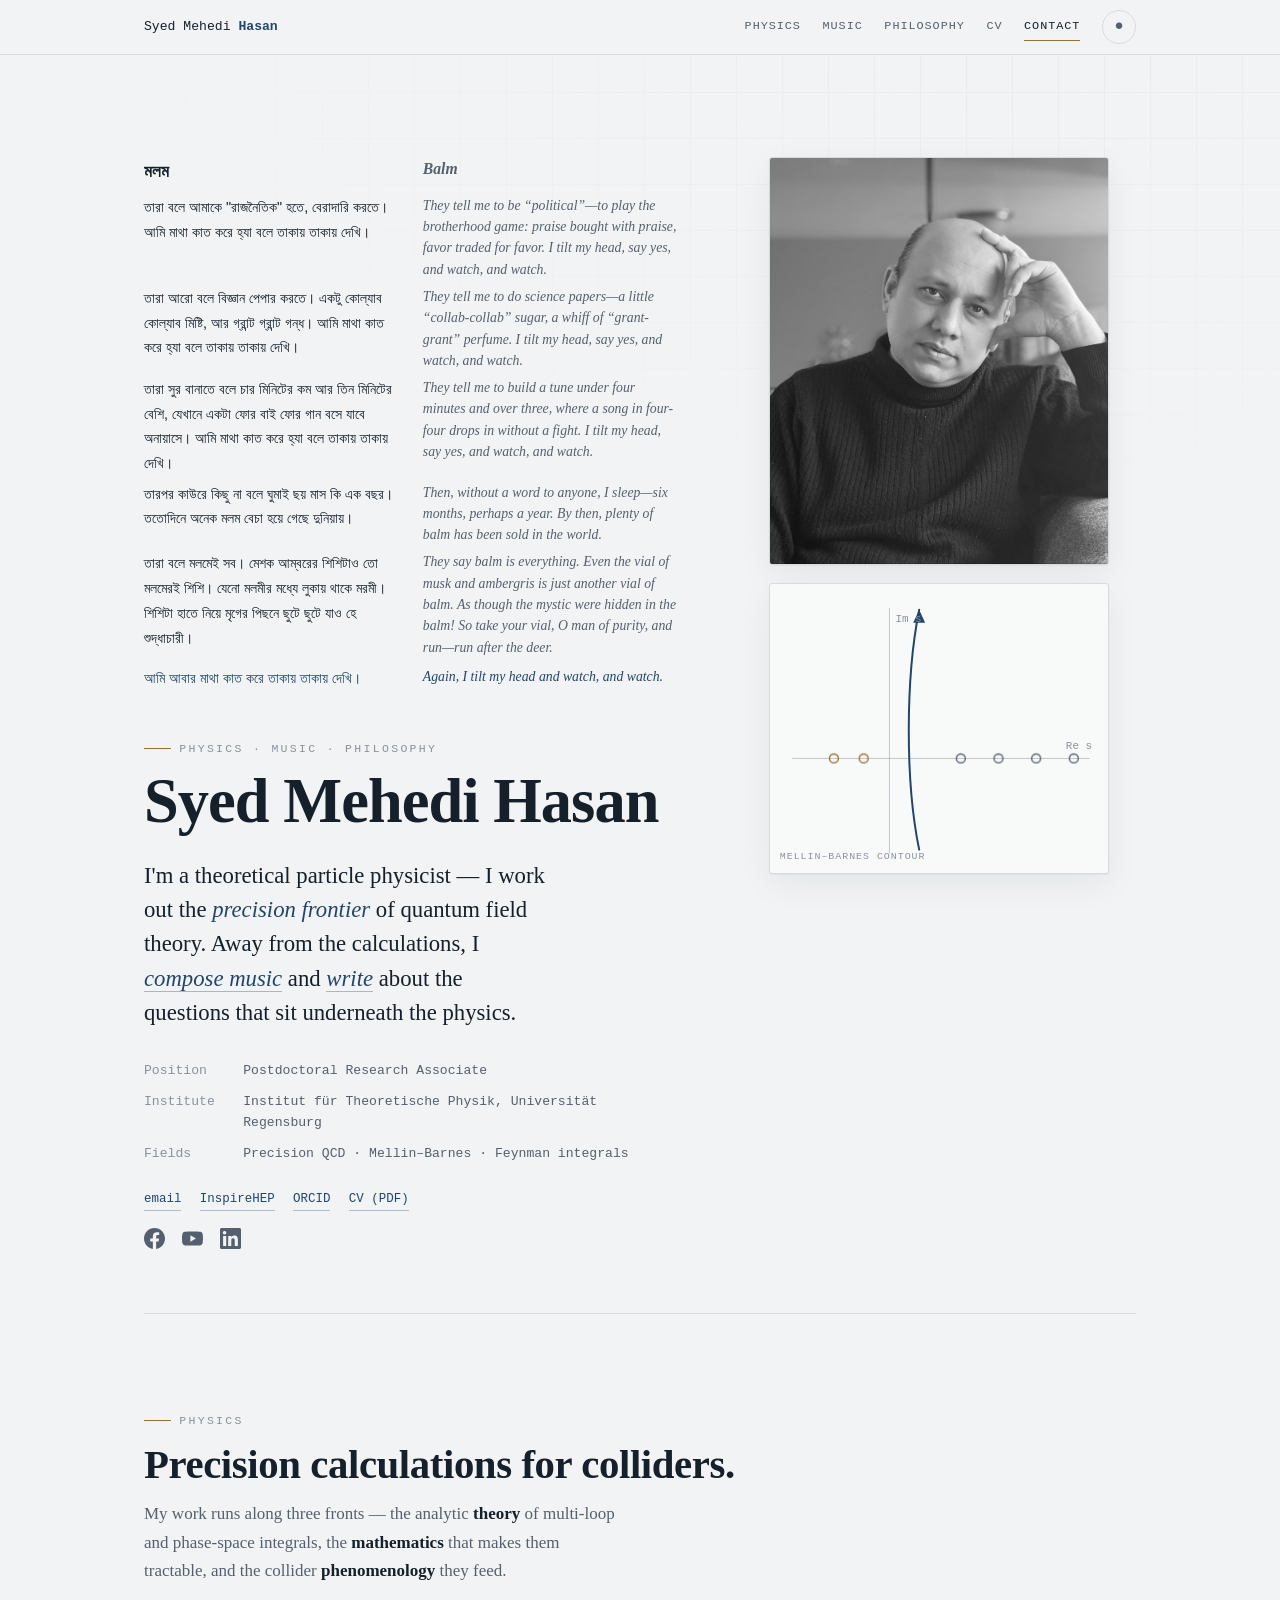
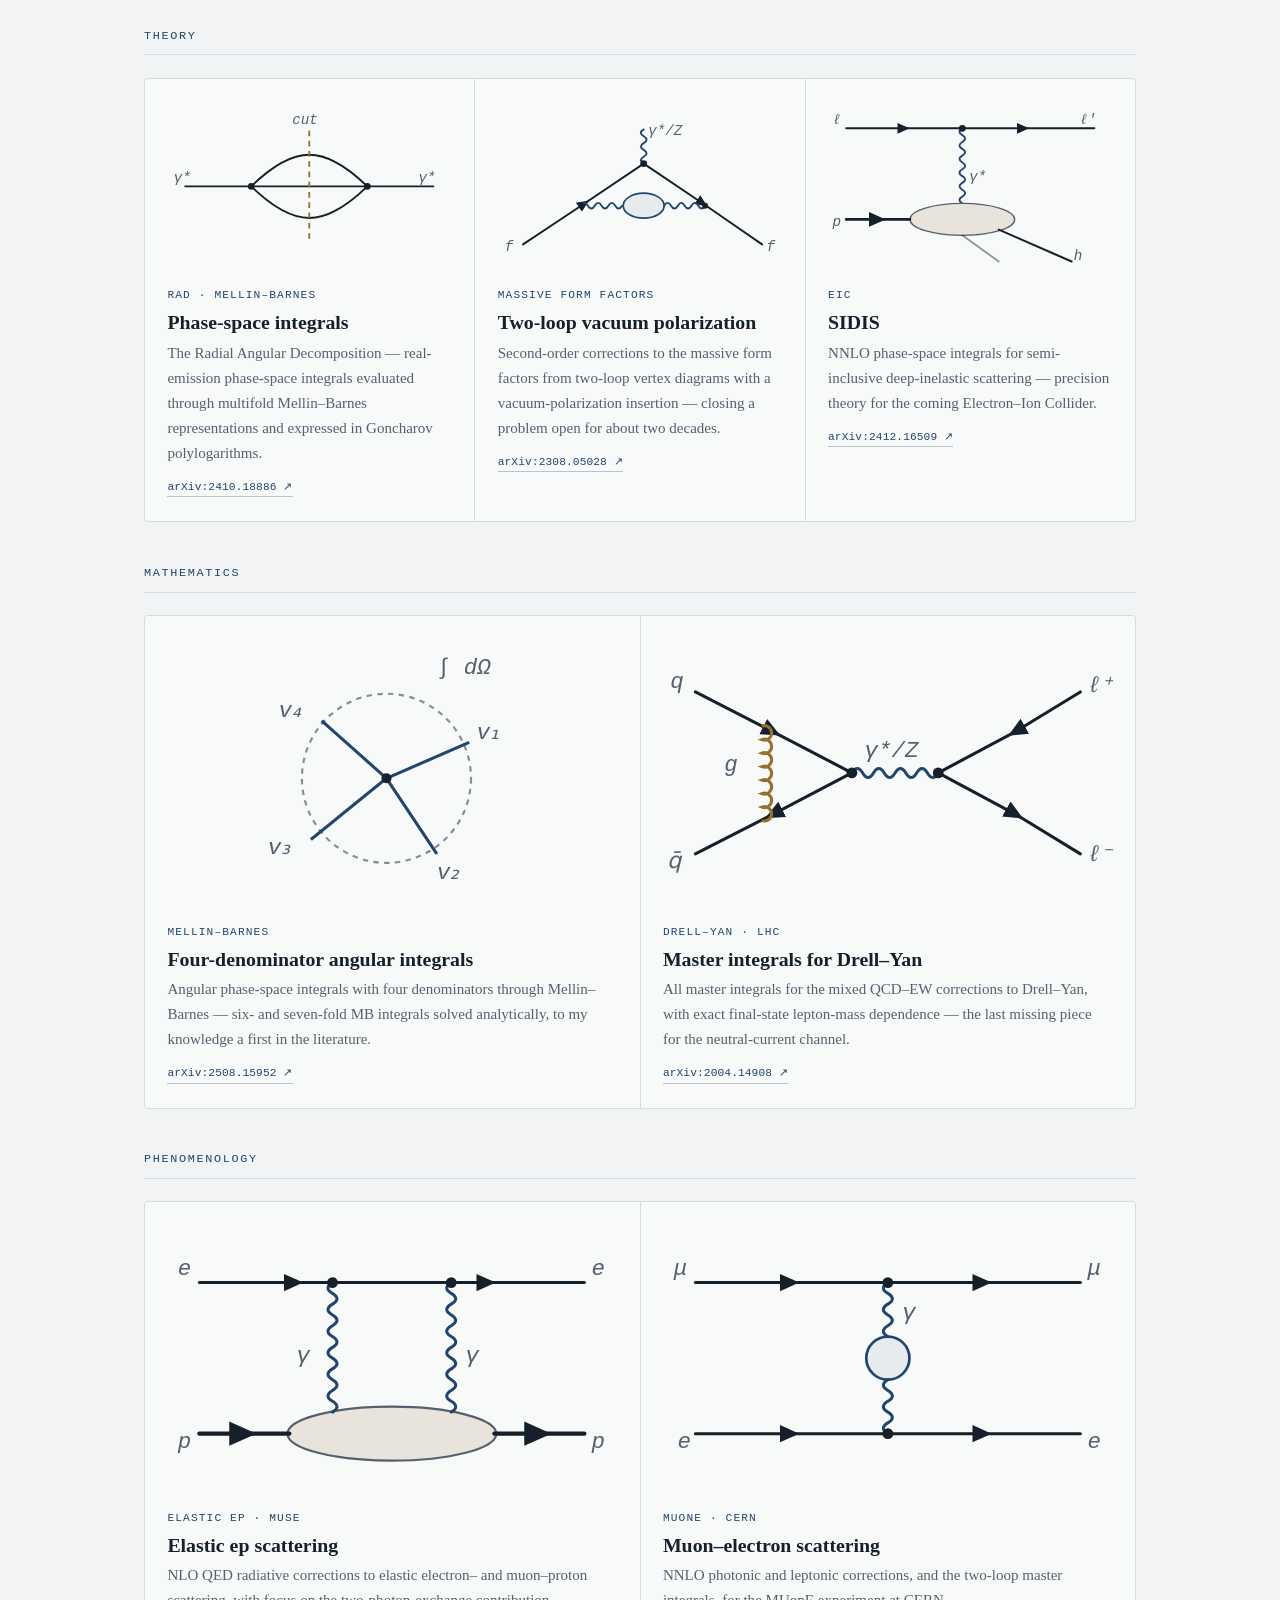
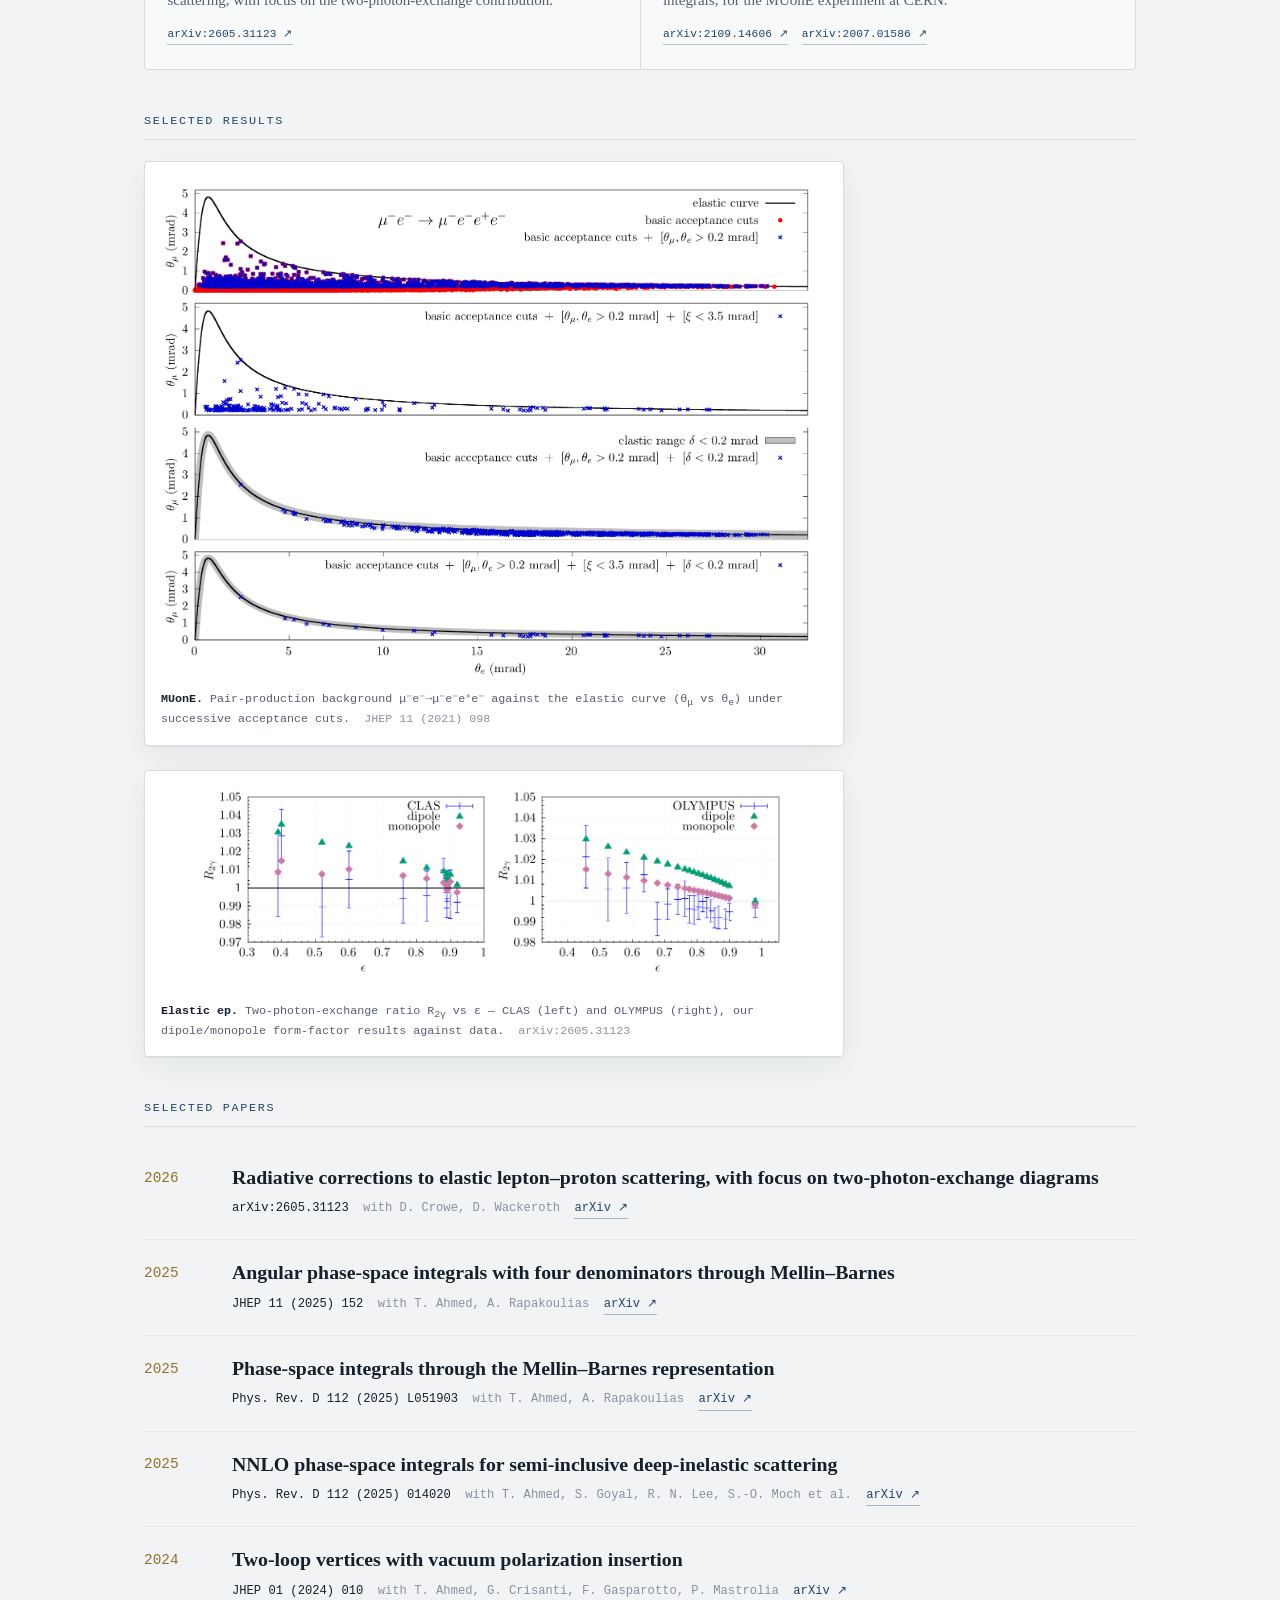
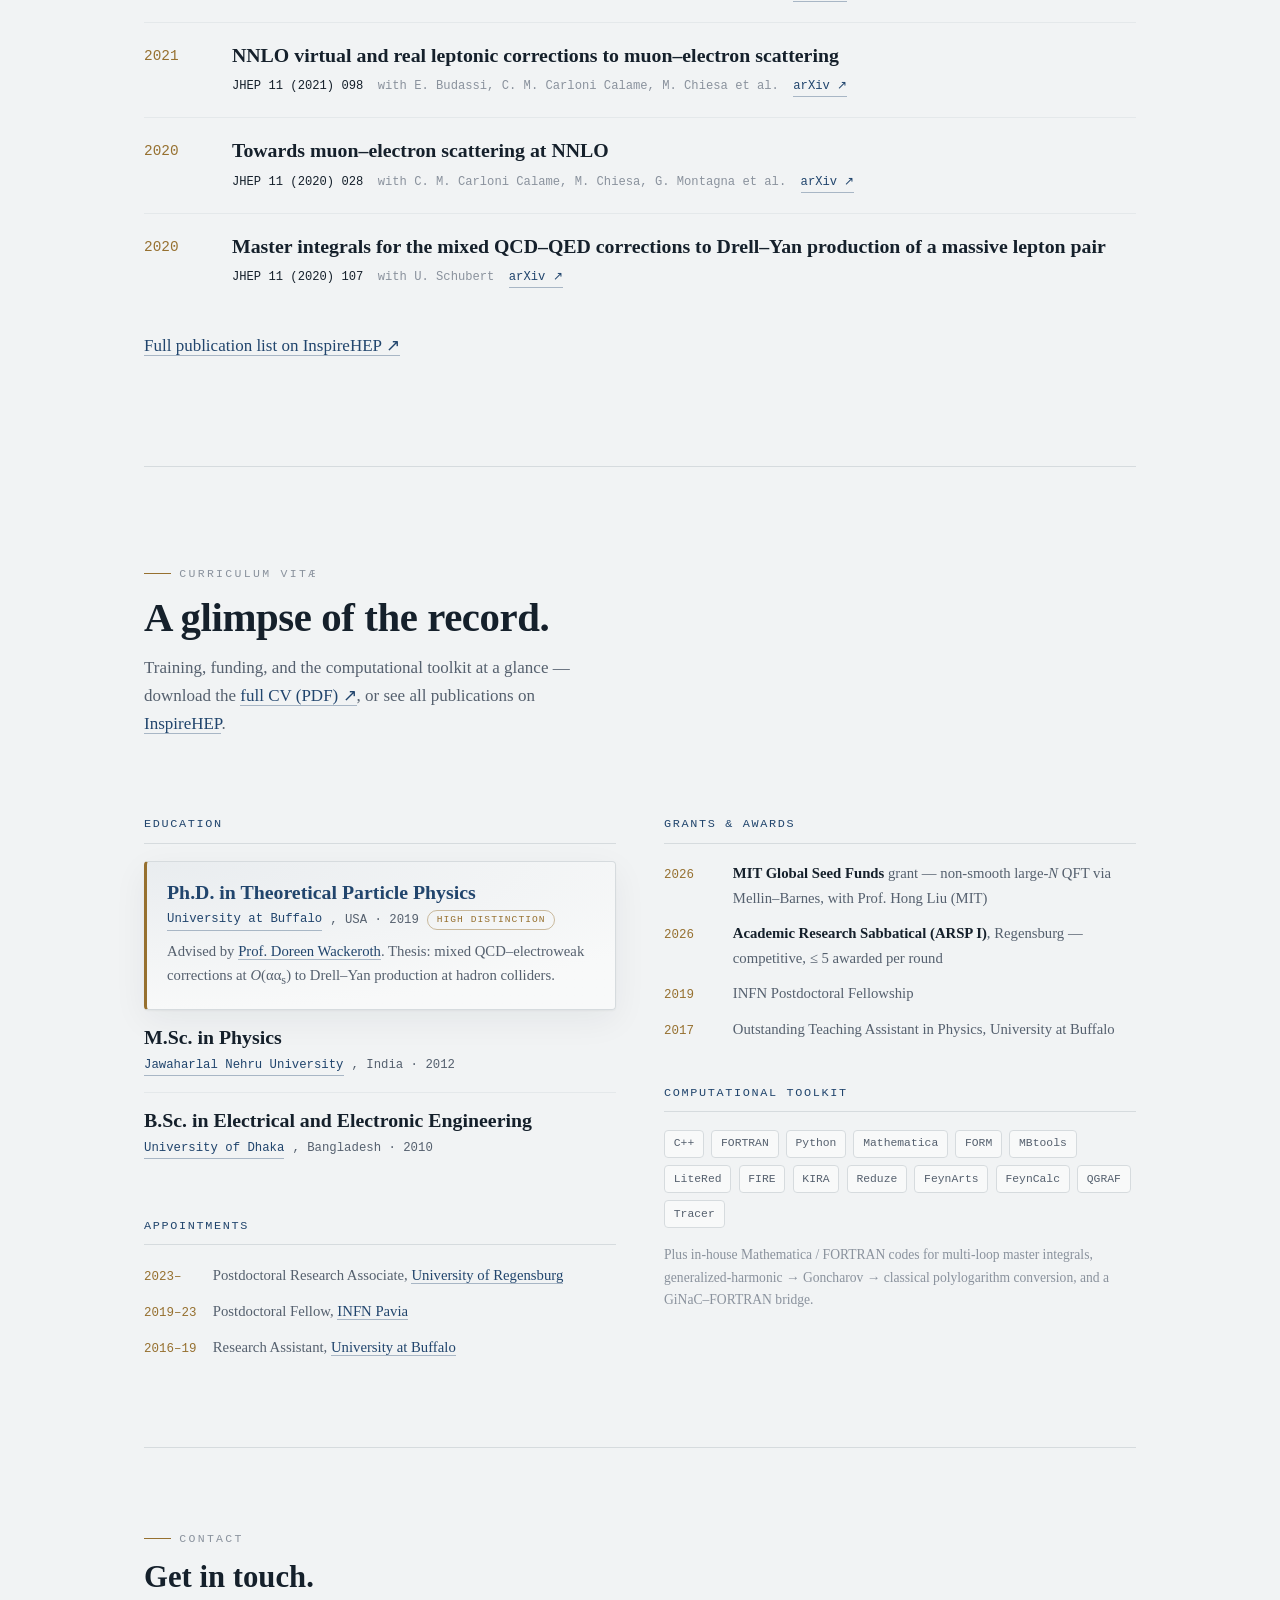
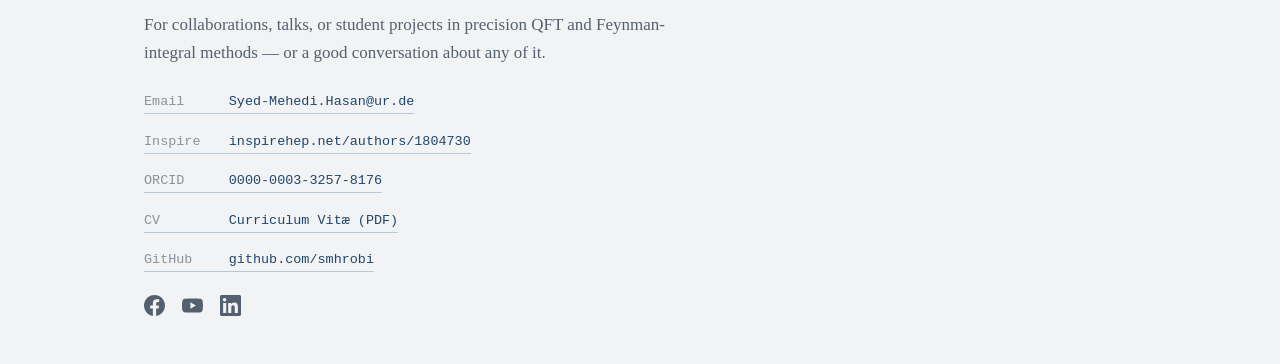
==== commit 0d55a2ff: "Hero: move 'Balm' poem into the left column beside the portrait; name + eyebrow sit just below the p" ====
--- a/index.html
+++ b/index.html
@@ -36,9 +36,11 @@
 
 <main id="top" class="wrap">
 
-  <!-- ============ OVERTURE — মলম / Balm ============ -->
-  <section class="overture" style="border-top:0">
-    <div class="poem">
+  <!-- ============ HERO — opening epigraph + identity ============ -->
+  <section class="hero" style="border-top:0">
+    <div class="hero__grid">
+      <div class="hero__lead">
+        <div class="poem">
       <h2 class="ptitle bn" lang="bn">মলম</h2>
       <h2 class="ptitle en">Balm</h2>
       <p class="bn" lang="bn">তারা বলে আমাকে "রাজনৈতিক" হতে, বেরাদারি করতে। আমি মাথা কাত করে হ্যা বলে তাকায় তাকায় দেখি।</p>
@@ -54,11 +56,8 @@
       <p class="bn refrain" lang="bn">আমি আবার মাথা কাত করে তাকায় তাকায় দেখি।</p>
       <p class="en refrain">Again, I tilt my head and watch, and watch.</p>
     </div>
-  </section>
-
-  <section class="hero">
-    <div class="hero__grid">
-      <div>
+        <div class="hero__intro">
+        
         <span class="eyebrow reveal">Physics · Music · Philosophy</span>
         <h1 class="reveal" style="--rd:.06s">Syed&nbsp;Mehedi Hasan</h1>
         <p class="lede reveal" style="--rd:.14s">
@@ -82,8 +81,12 @@
           <a href="https://www.youtube.com/@syedmehedihasan2057" aria-label="YouTube" title="YouTube"><svg viewBox="0 0 24 24" fill="currentColor" aria-hidden="true"><path fill-rule="evenodd" clip-rule="evenodd" d="M23.5 6.5a3 3 0 0 0-2.1-2.1C19.5 3.9 12 3.9 12 3.9s-7.5 0-9.4.5A3 3 0 0 0 .5 6.5C0 8.4 0 12 0 12s0 3.6.5 5.5a3 3 0 0 0 2.1 2.1c1.9.5 9.4.5 9.4.5s7.5 0 9.4-.5a3 3 0 0 0 2.1-2.1c.5-1.9.5-5.5.5-5.5s0-3.6-.5-5.5zM9.6 15.6V8.4l6.3 3.6-6.3 3.6z"/></svg></a>
           <a href="https://www.linkedin.com/in/syed-mehedi-hasan-robi/" aria-label="LinkedIn" title="LinkedIn"><svg viewBox="0 0 24 24" fill="currentColor" aria-hidden="true"><path d="M20.45 20.45h-3.56v-5.57c0-1.33-.03-3.04-1.85-3.04-1.86 0-2.14 1.45-2.14 2.94v5.67H9.35V9h3.41v1.56h.05c.48-.9 1.64-1.85 3.37-1.85 3.6 0 4.27 2.37 4.27 5.46v6.28zM5.34 7.43a2.07 2.07 0 1 1 0-4.13 2.07 2.07 0 0 1 0 4.13zm1.78 13.02H3.56V9h3.56v11.45zM22.22 0H1.77C.8 0 0 .78 0 1.73v20.54C0 23.22.8 24 1.77 24h20.45c.98 0 1.78-.78 1.78-1.73V1.73C24 .78 23.2 0 22.22 0z"/></svg></a>
         </div>
+        </div>
       </div>
       <div class="hero__aside reveal" style="--rd:.2s">
+        <div class="portrait">
+          <img src="profile_pic.jpg" alt="Syed Mehedi Hasan">
+        </div>
         <figure class="plane" style="margin:0">
           <svg viewBox="0 0 340 292" fill="none" role="img" aria-label="A Mellin–Barnes contour in the complex plane, threading between poles on the real axis.">
             <line class="axis" x1="22" y1="176" x2="322" y2="176"/>
@@ -105,9 +108,6 @@
           </svg>
           <figcaption class="cap">Mellin–Barnes contour</figcaption>
         </figure>
-        <div class="portrait">
-          <img src="profile_pic.jpg" alt="Syed Mehedi Hasan">
-        </div>
       </div>
     </div>
   </section>
--- a/assets/site.css
+++ b/assets/site.css
@@ -274,14 +274,16 @@
   .pagehead p { color:var(--ink-soft); max-width:62ch; margin-top:1.05rem; }
   .pagehead .pintro { color:var(--ink); }
 
-  /* ---- opening overture: bilingual prose-poem (Balm), a compact epigraph ---- */
-  .overture { padding: clamp(1.9rem,4.5vw,3rem) 0 clamp(1.6rem,4vw,2.6rem); }
-  .poem { display:grid; grid-template-columns:1fr; gap:0 2.8rem; max-width:53rem; margin:0 auto; }
-  @media (min-width:820px){ .poem { grid-template-columns:1fr 1fr; align-items:start; } }
-  .poem .ptitle { margin:0 0 .55rem; font-weight:600; line-height:1.2; }
-  .poem .ptitle.bn { font-family:var(--bengali); font-size:1.3rem; color:var(--ink); }
-  .poem .ptitle.en { font-family:var(--serif); font-style:italic; font-size:1.1rem; color:var(--ink-soft); }
-  .poem p { max-width:none; margin:0; padding:.36rem 0; }
-  .poem .bn { font-family:var(--bengali); font-size:.92rem; line-height:1.85; color:var(--ink); }
-  .poem .en { font-family:var(--serif); font-style:italic; font-size:.88rem; line-height:1.6; color:var(--ink-soft); }
-  .poem .bn.refrain, .poem .en.refrain { color:var(--accent); padding-top:.6rem; }
+  /* ---- opening epigraph inside the hero (মলম / Balm) ---- */
+  .hero__lead { min-width:0; }
+  .hero__grid { align-items:start; }
+  .hero__intro { margin-top: clamp(1.5rem,3vw,2.3rem); }
+  .poem { display:grid; grid-template-columns:1fr; gap:0 1.5rem; }
+  @media (min-width:620px){ .poem { grid-template-columns:1fr 1fr; align-items:start; } }
+  .poem .ptitle { margin:0 0 .3rem; font-weight:600; line-height:1.15; }
+  .poem .ptitle.bn { font-family:var(--bengali); font-size:1.08rem; color:var(--ink); }
+  .poem .ptitle.en { font-family:var(--serif); font-style:italic; font-size:.98rem; color:var(--ink-soft); }
+  .poem p { max-width:none; margin:0; padding:.18rem 0; }
+  .poem .bn { font-family:var(--bengali); font-size:.9rem; line-height:1.72; color:var(--ink); }
+  .poem .en { font-family:var(--serif); font-style:italic; font-size:.86rem; line-height:1.55; color:var(--ink-soft); }
+  .poem .bn.refrain, .poem .en.refrain { color:var(--accent); padding-top:.3rem; }
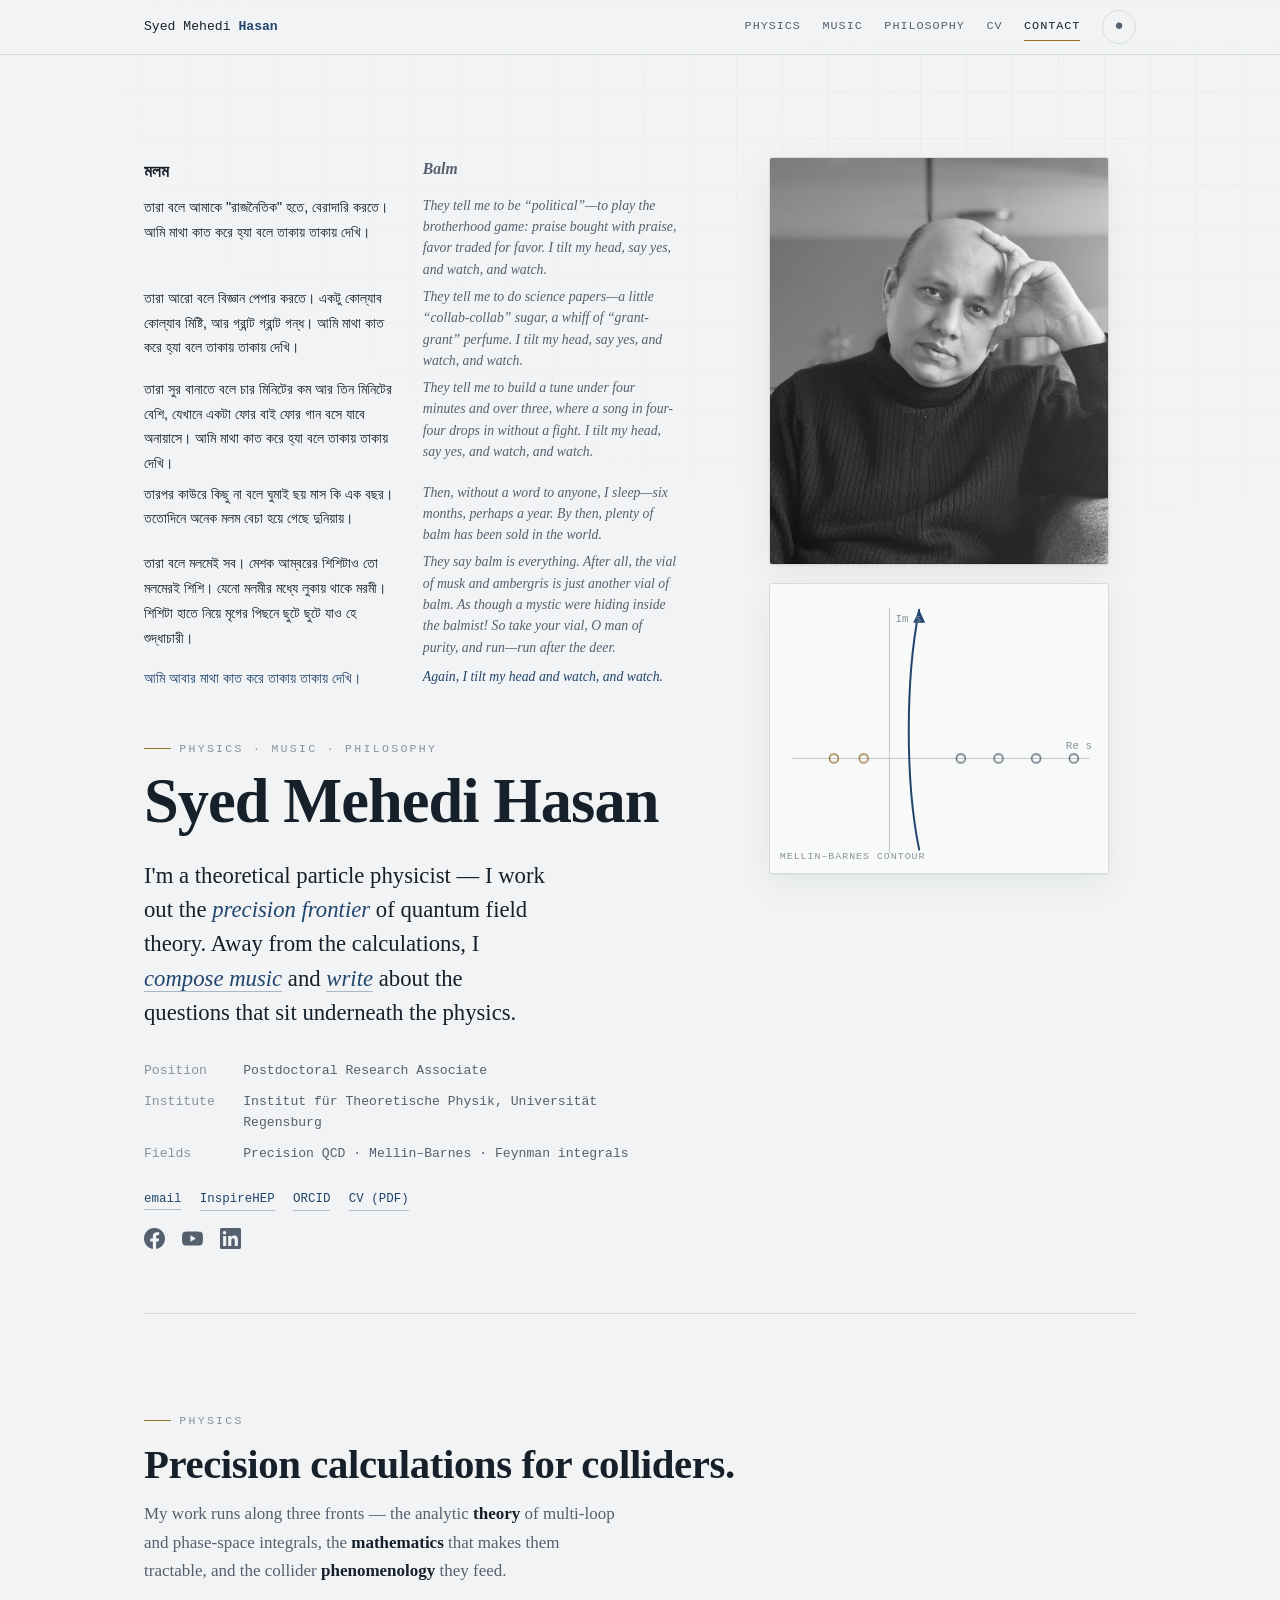
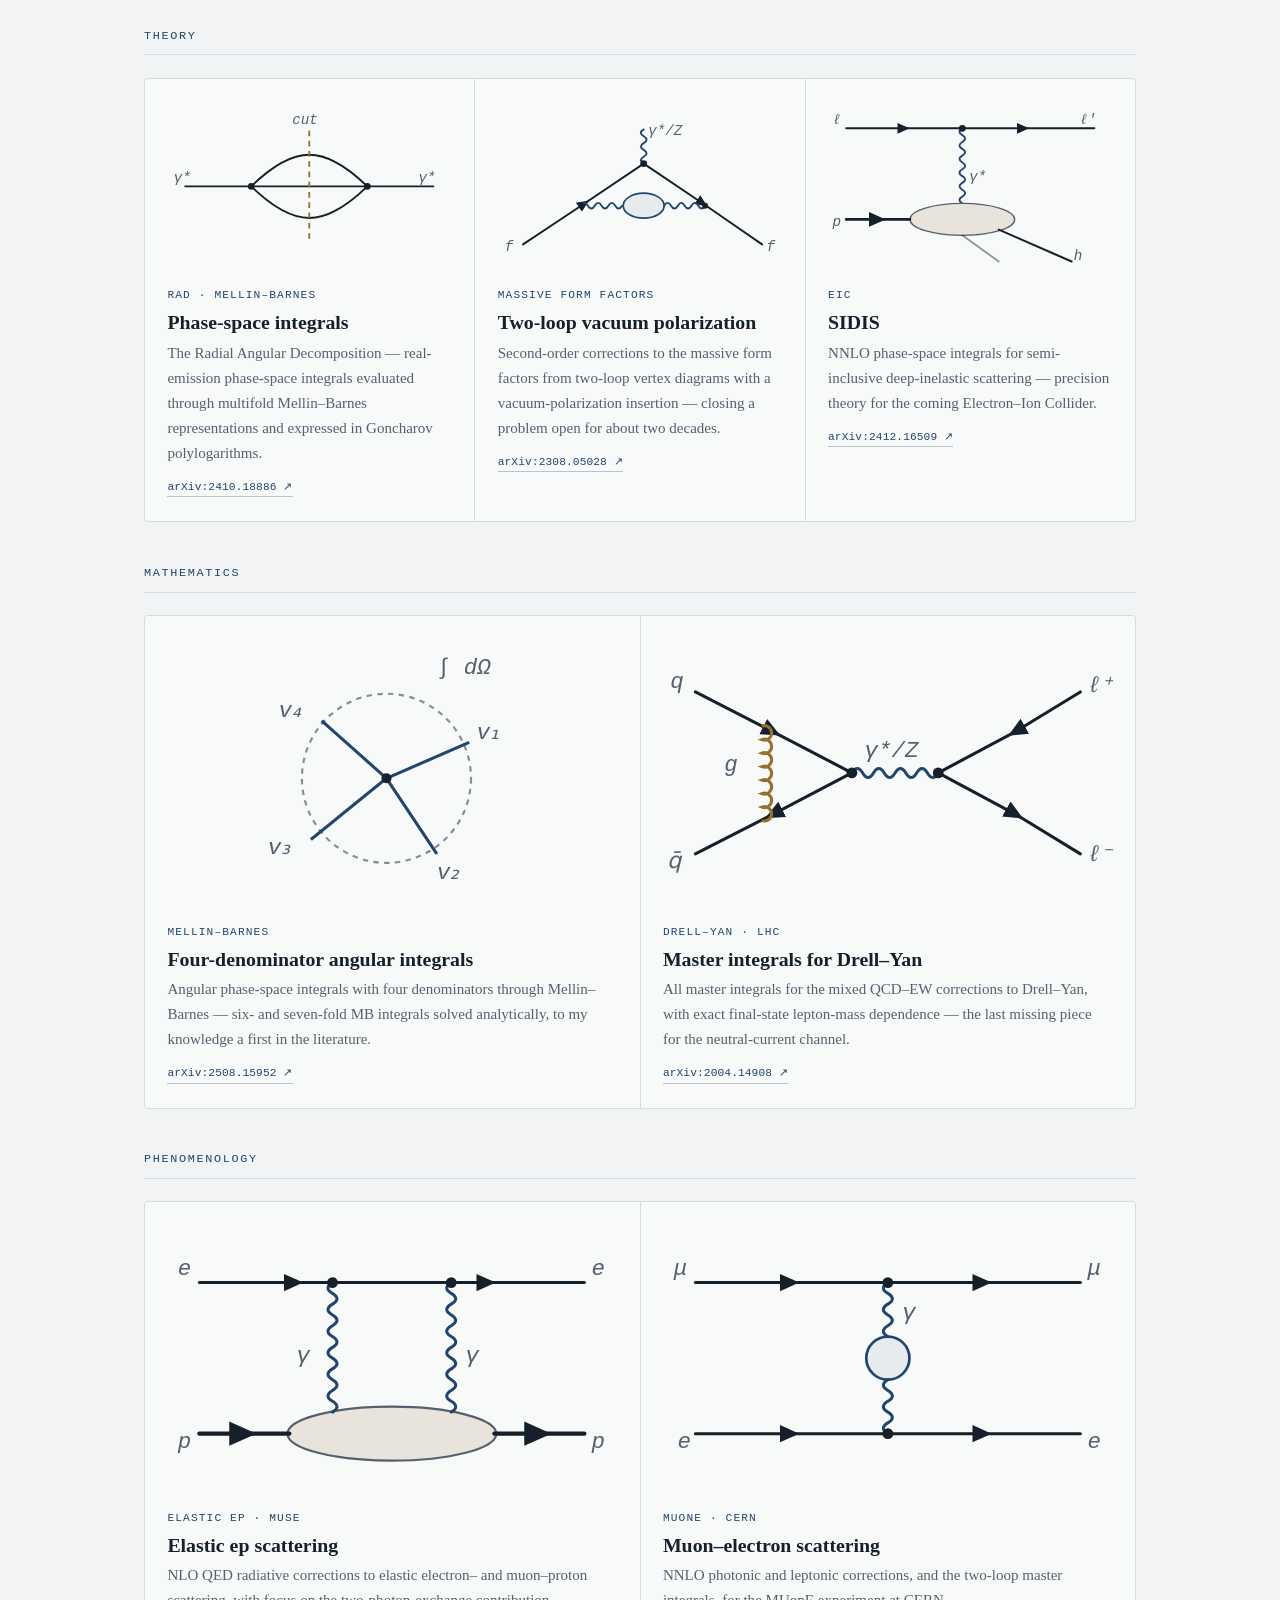
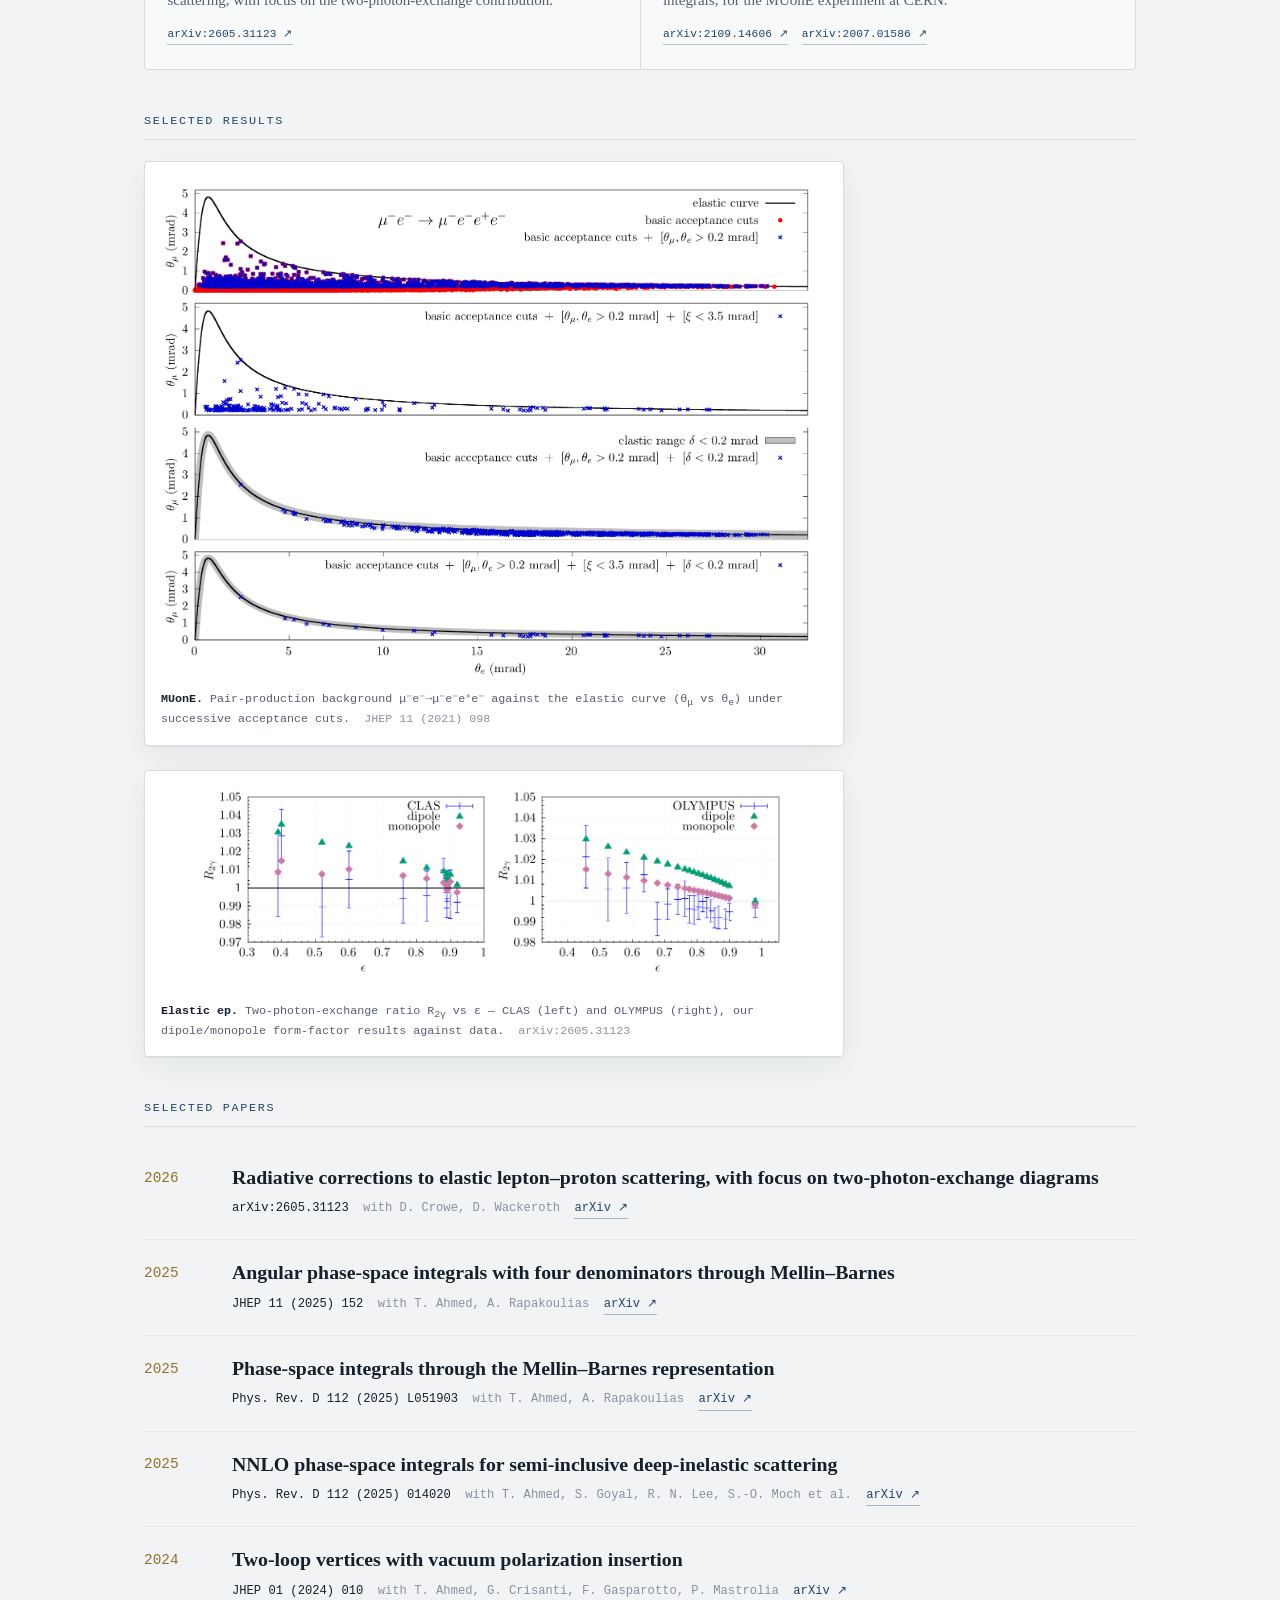
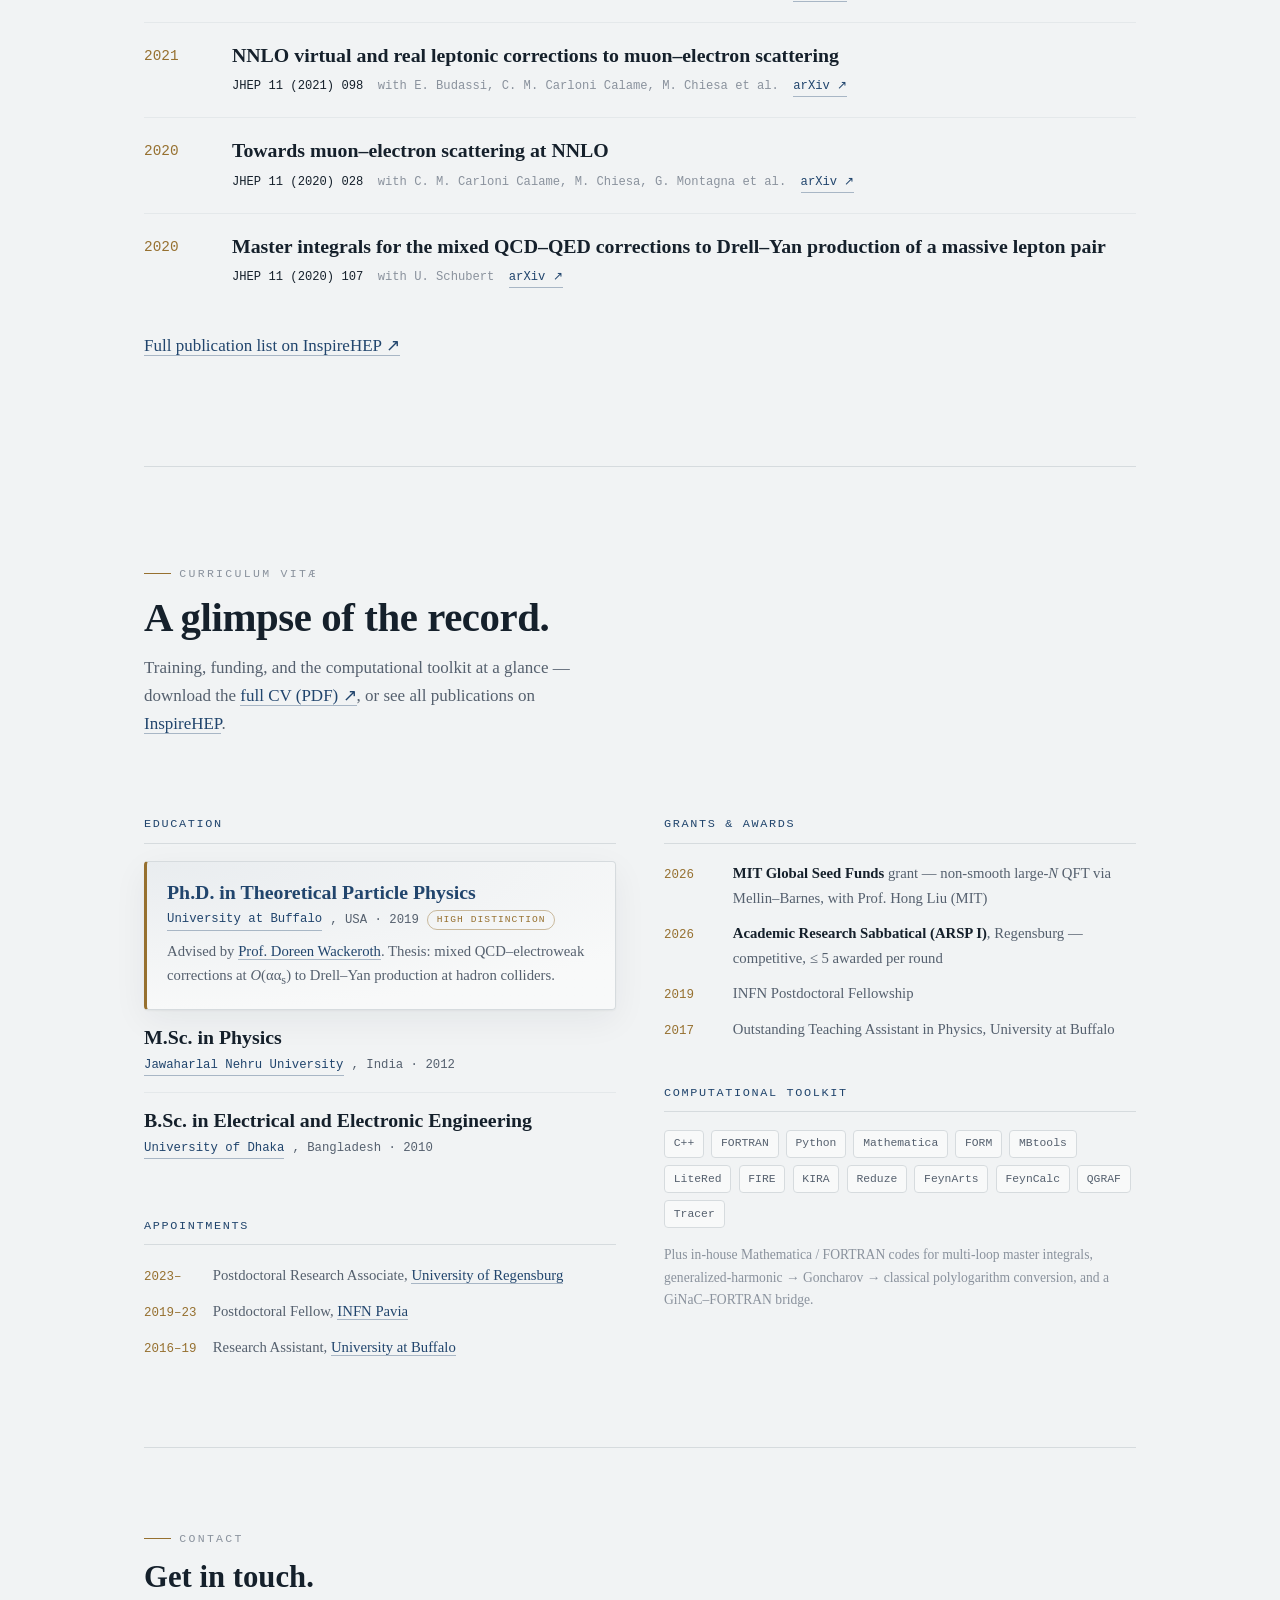
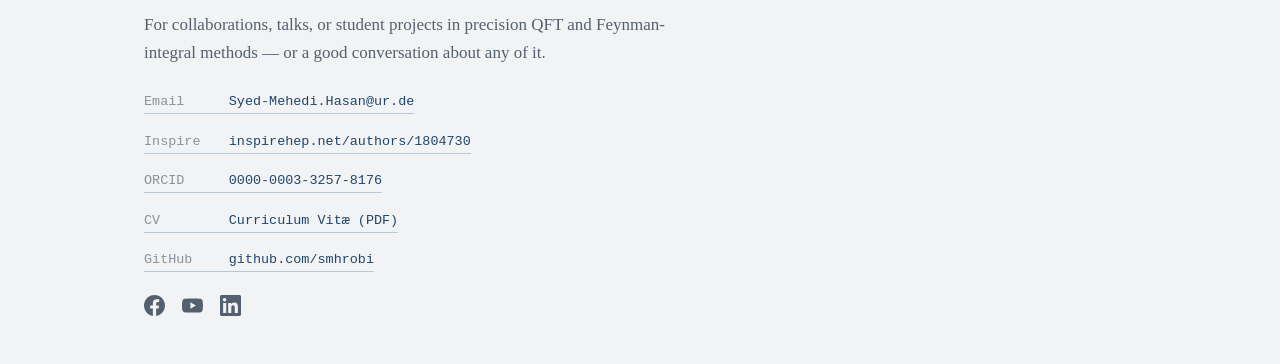
==== commit 6e3e3ac5: "Philosophy: header image per essay; refine Balm overture line - Wire the committed per-essay picture" ====
--- a/index.html
+++ b/index.html
@@ -52,7 +52,7 @@
       <p class="bn" lang="bn">তারপর কাউরে কিছু না বলে ঘুমাই ছয় মাস কি এক বছর। ততোদিনে অনেক মলম বেচা হয়ে গেছে দুনিয়ায়।</p>
       <p class="en">Then, without a word to anyone, I sleep—six months, perhaps a year. By then, plenty of balm has been sold in the world.</p>
       <p class="bn" lang="bn">তারা বলে মলমেই সব। মেশক আম্বরের শিশিটাও তো মলমেরই শিশি। যেনো মলমীর মধ্যে লুকায় থাকে মরমী। শিশিটা হাতে নিয়ে মৃগের পিছনে ছুটে ছুটে যাও হে শুদ্ধাচারী।</p>
-      <p class="en">They say balm is everything. Even the vial of musk and ambergris is just another vial of balm. As though the mystic were hidden in the balm! So take your vial, O man of purity, and run—run after the deer.</p>
+      <p class="en">They say balm is everything. After all, the vial of musk and ambergris is just another vial of balm. As though a mystic were hiding inside the balmist! So take your vial, O man of purity, and run—run after the deer.</p>
       <p class="bn refrain" lang="bn">আমি আবার মাথা কাত করে তাকায় তাকায় দেখি।</p>
       <p class="en refrain">Again, I tilt my head and watch, and watch.</p>
     </div>
--- a/assets/site.css
+++ b/assets/site.css
@@ -230,6 +230,8 @@
   .wr[open] > summary::after { content:"\2013"; color:var(--accent); }
   .wr[open] > summary .s-en, .wr:hover > summary .s-en { color:var(--accent); }
   .ebody { padding:.1rem 0 2rem; }
+  .essay-fig { margin:.2rem 0 1.6rem; }
+  .essay-fig img { display:block; max-width:min(100%,var(--measure)); max-height:22rem; width:auto; height:auto; border:1px solid var(--rule); border-radius:2px; }
   .langbar { display:inline-flex; gap:2px; border:1px solid var(--rule); border-radius:999px; padding:2px; margin-bottom:1.4rem; background:var(--panel); }
   .lang-btn { font-family:var(--mono); font-size:.72rem; letter-spacing:.04em; padding:.34rem .95rem; border:0; background:transparent; color:var(--ink-soft); cursor:pointer; border-radius:999px; transition:background .15s,color .15s; }
   .lang-btn.is-on { background:var(--accent); color:var(--paper); }
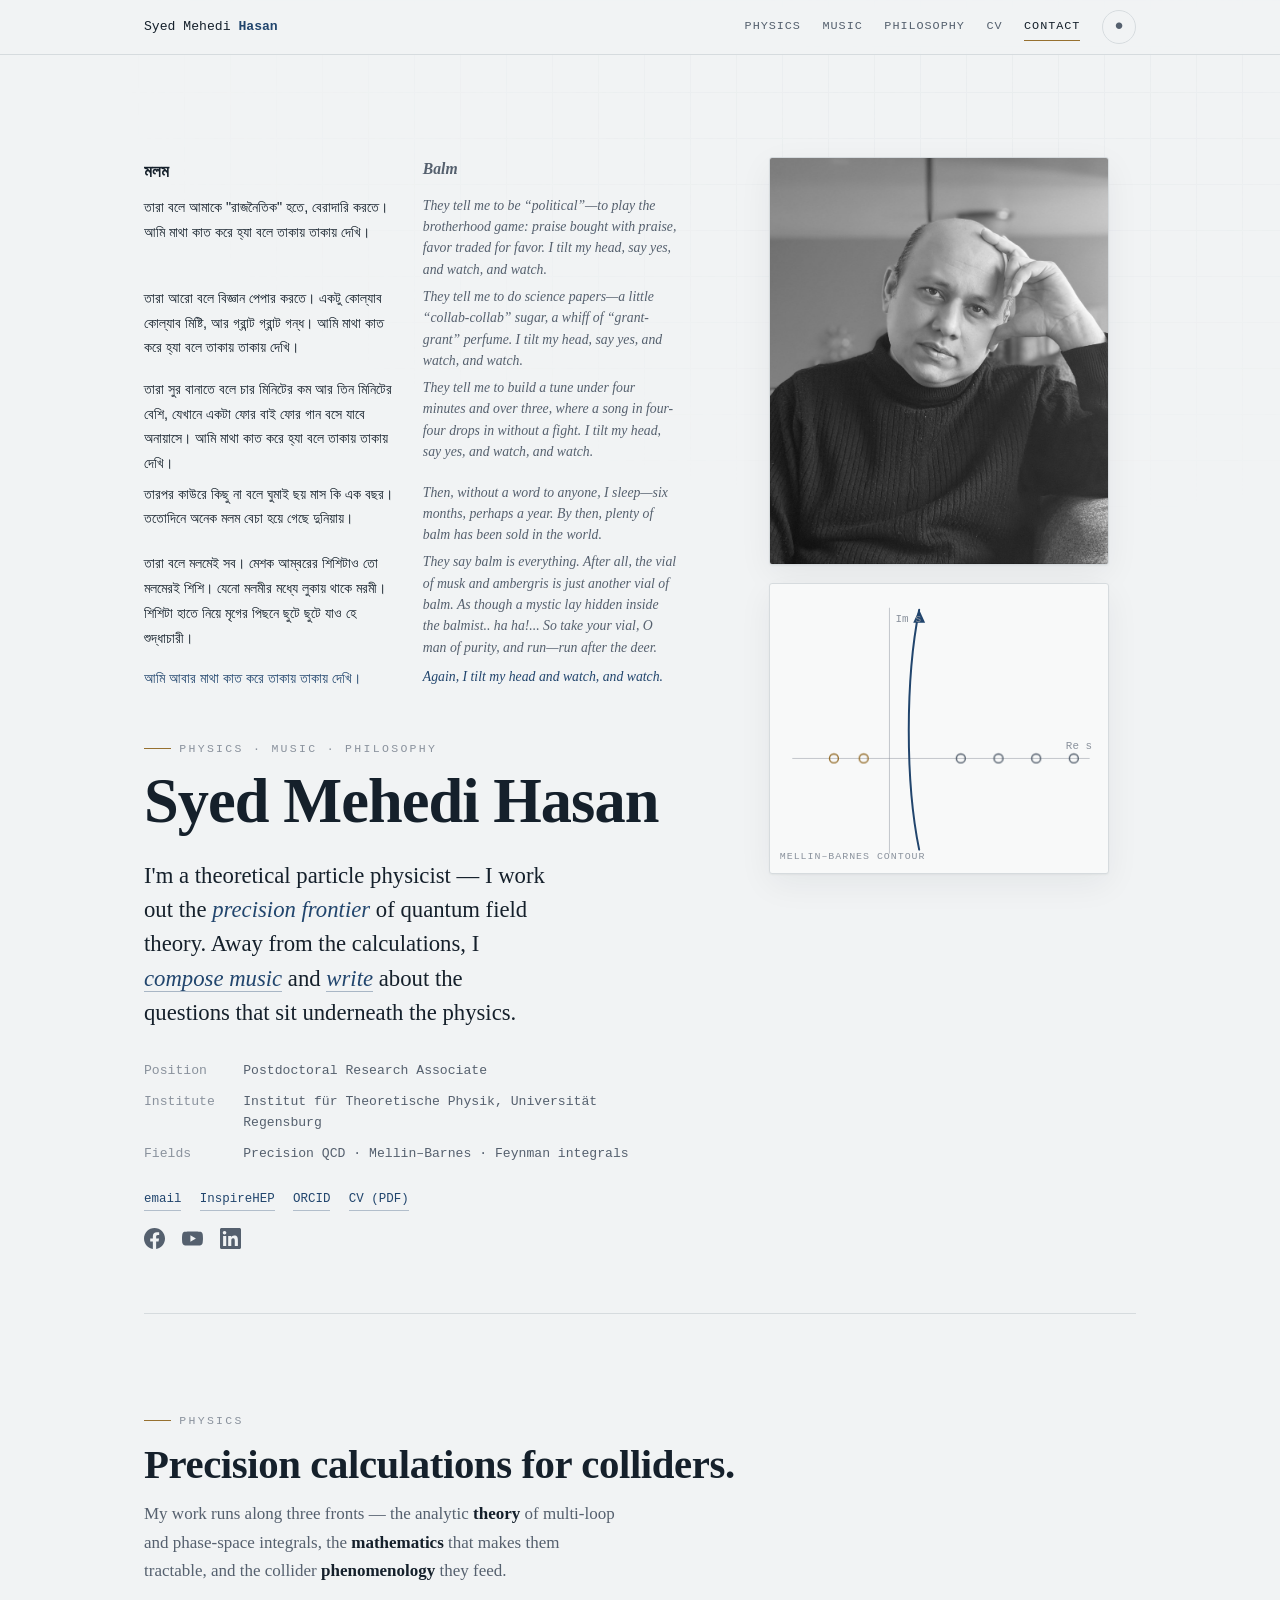
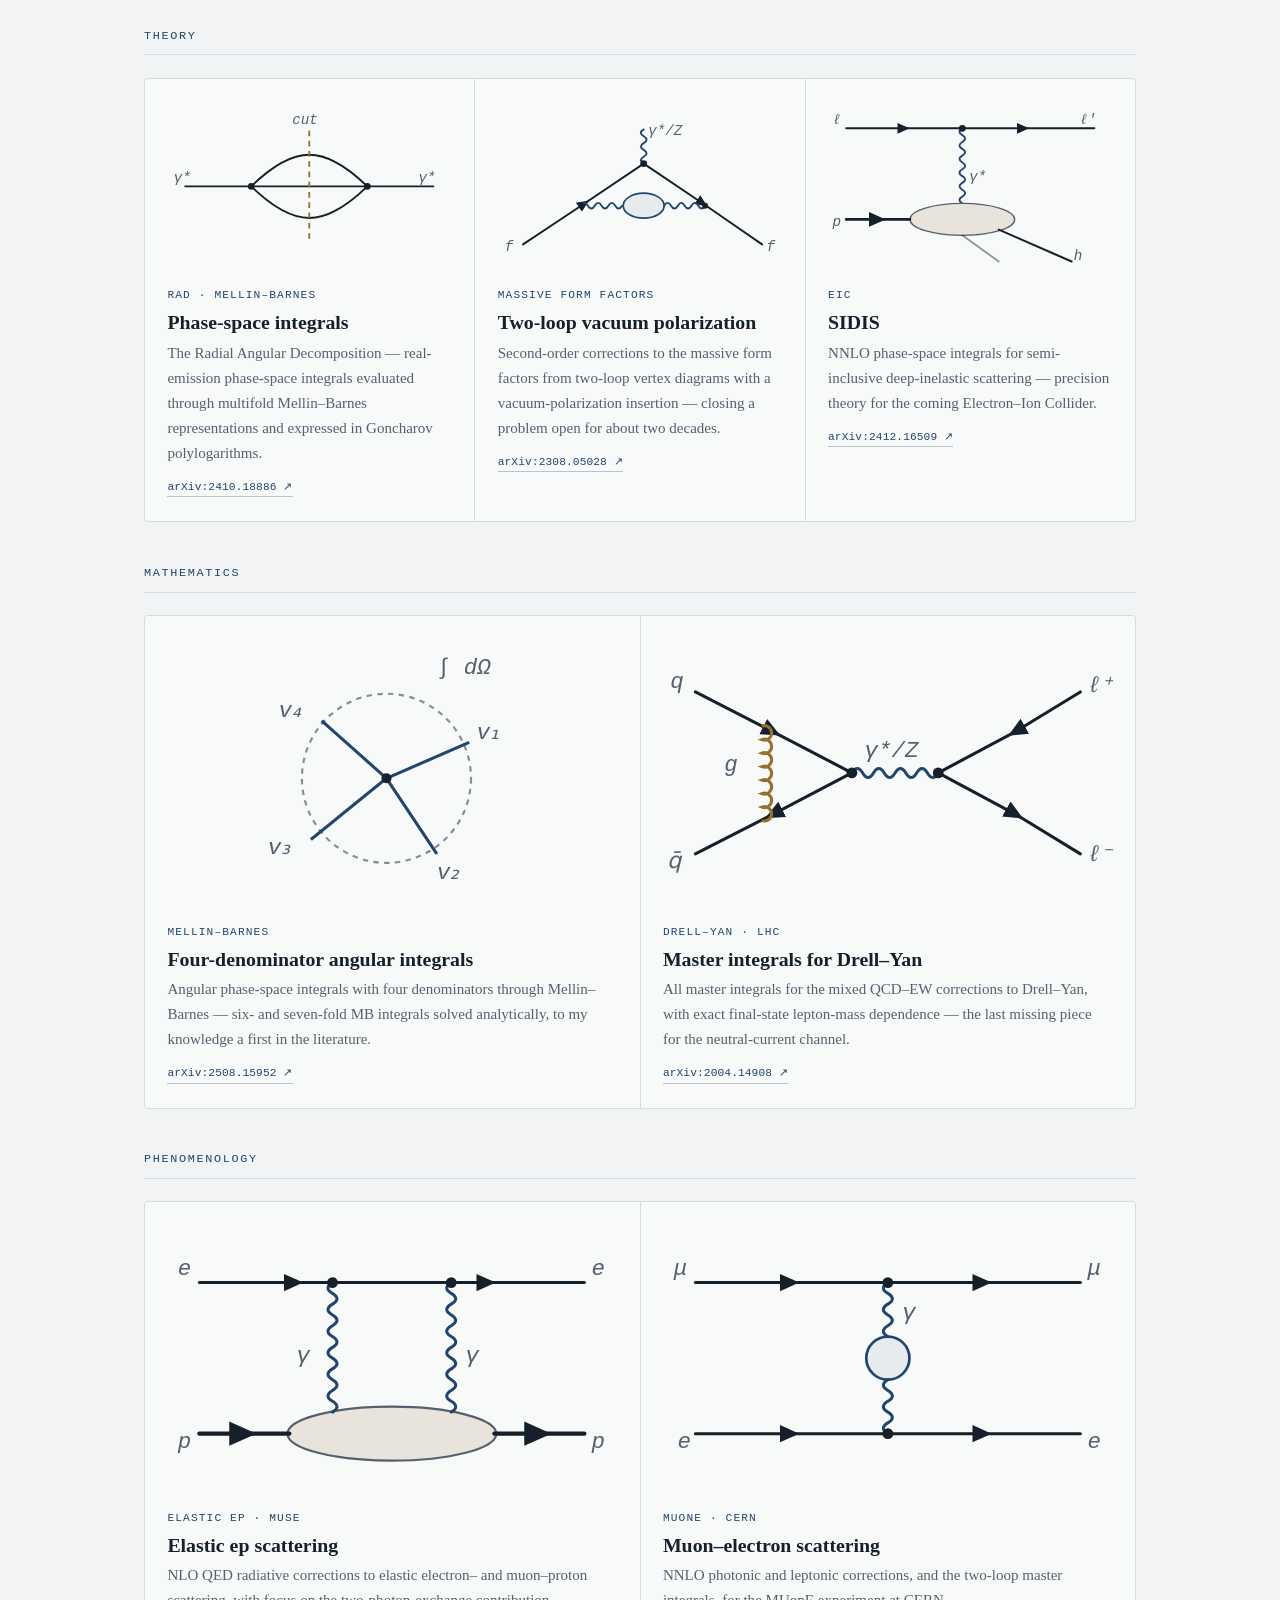
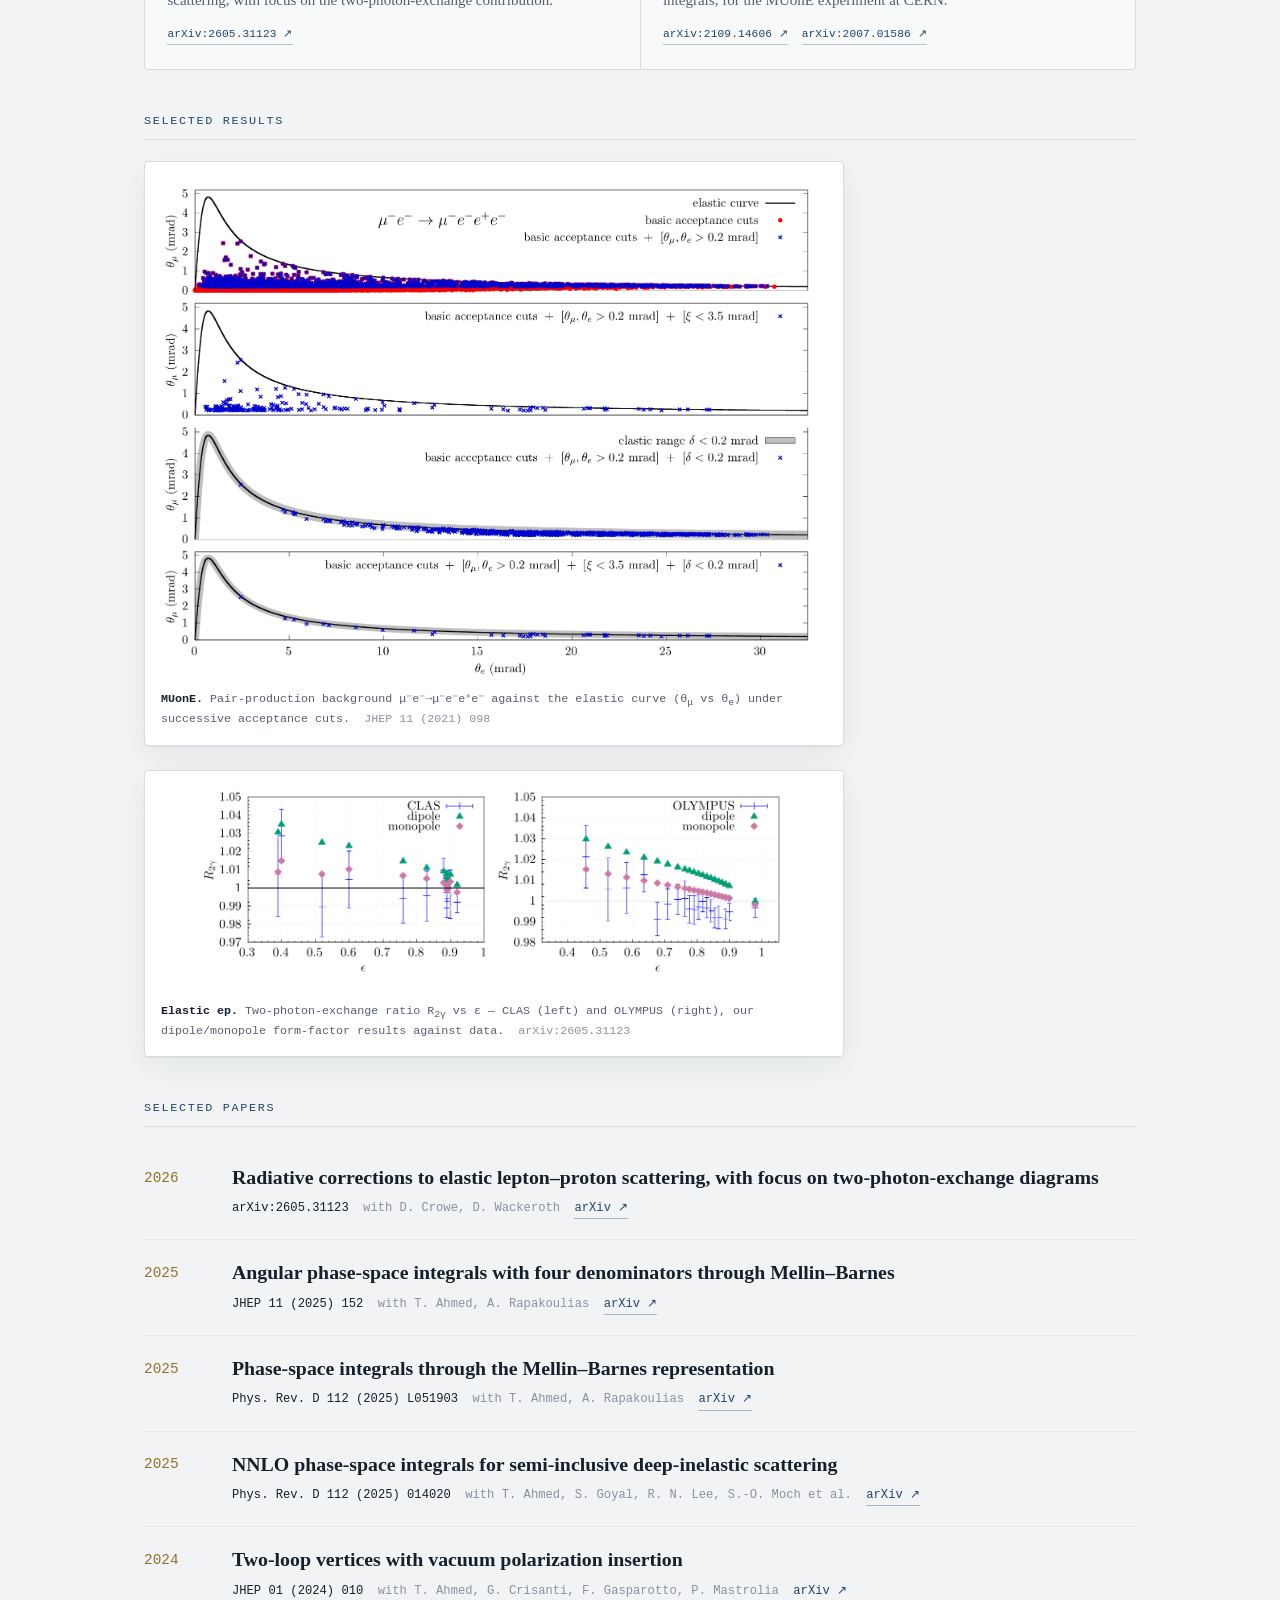
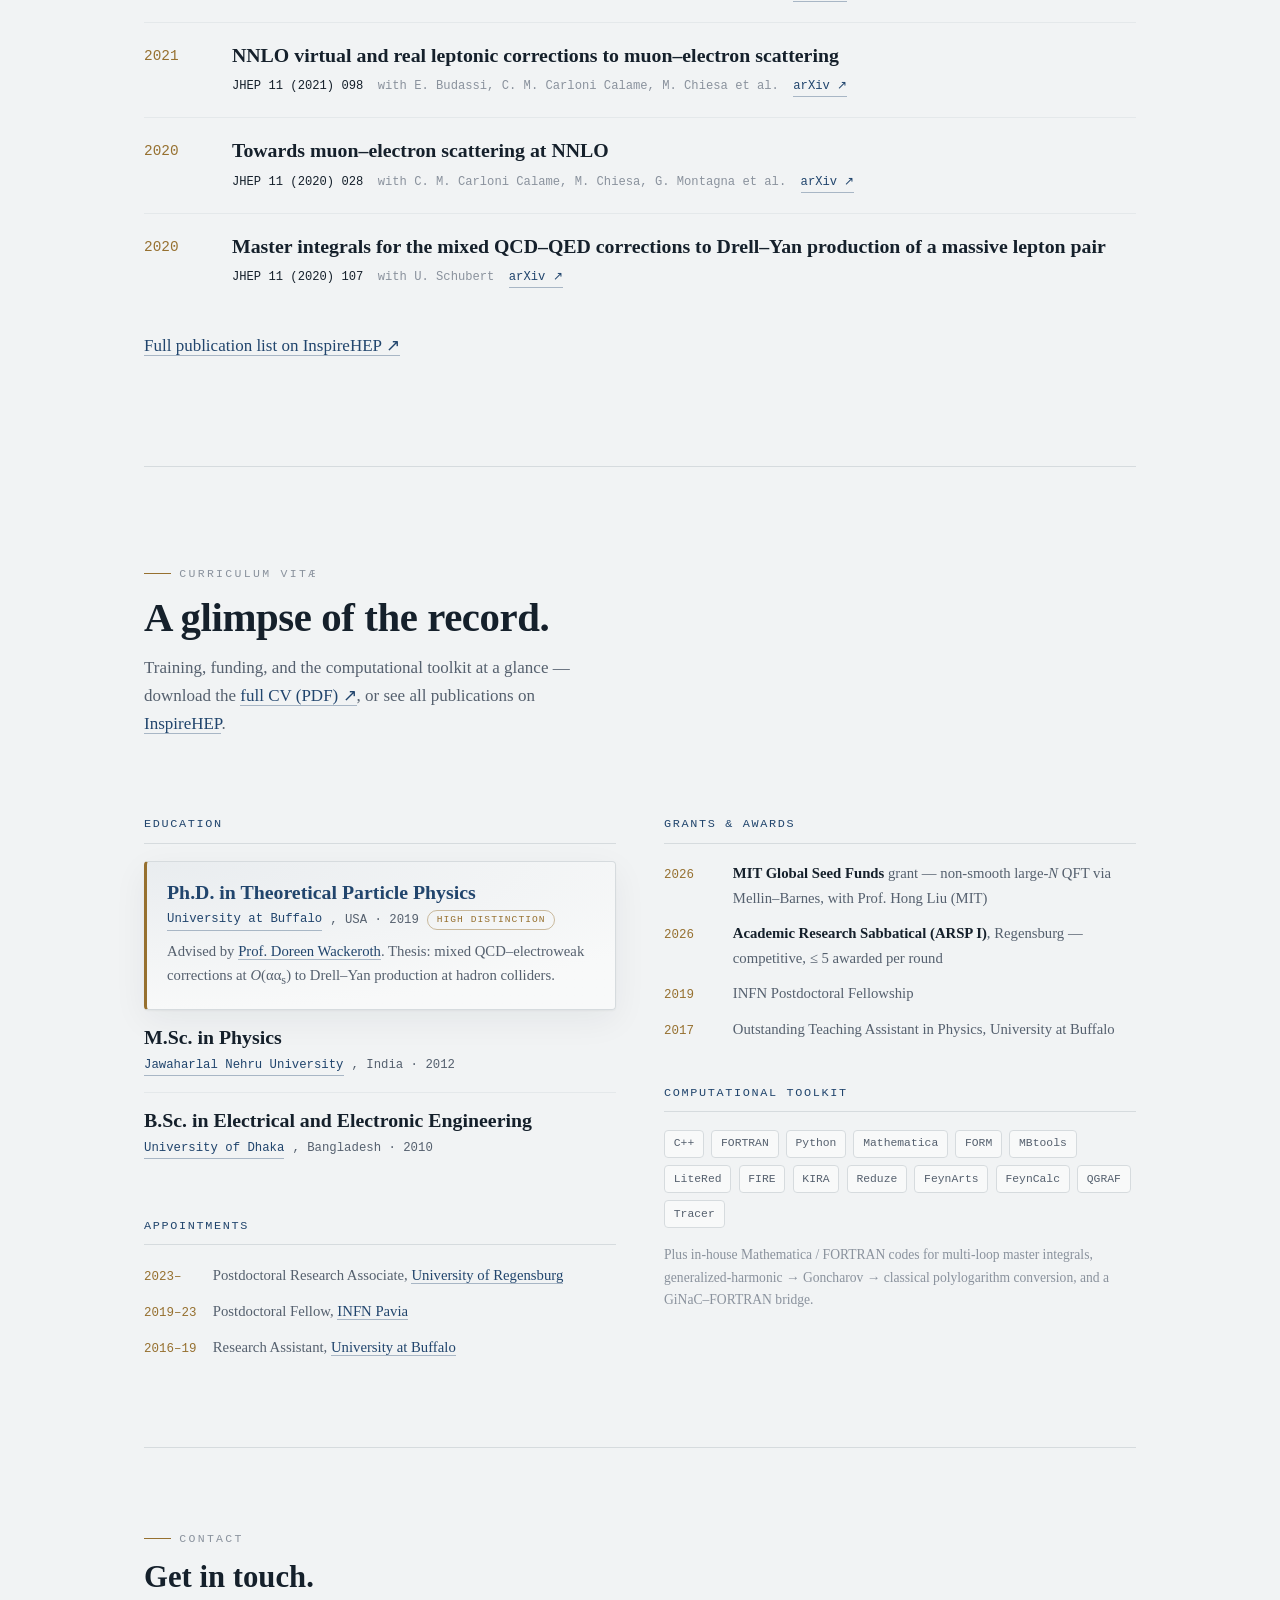
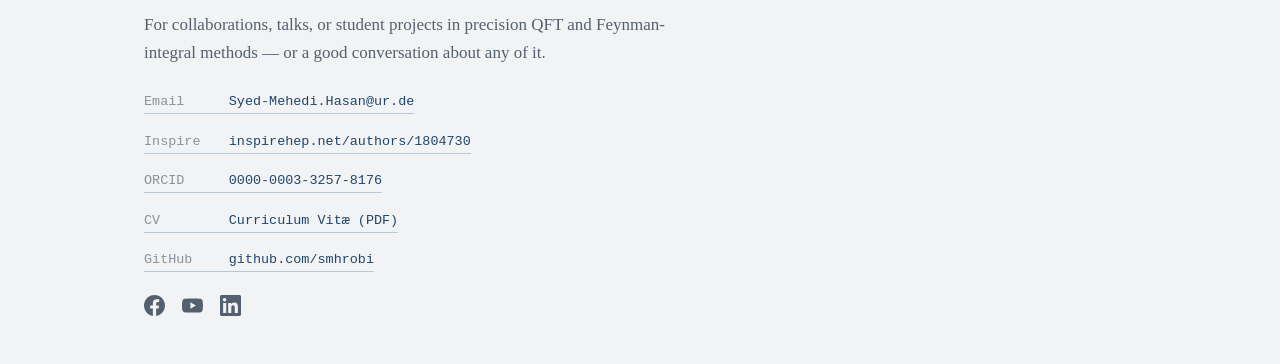
==== commit ee2e6659: "Overture: soften balmist line — "a mystic lay hidden inside the balmist.. ha ha!..." Co-Authored-By:" ====
--- a/index.html
+++ b/index.html
@@ -52,7 +52,7 @@
       <p class="bn" lang="bn">তারপর কাউরে কিছু না বলে ঘুমাই ছয় মাস কি এক বছর। ততোদিনে অনেক মলম বেচা হয়ে গেছে দুনিয়ায়।</p>
       <p class="en">Then, without a word to anyone, I sleep—six months, perhaps a year. By then, plenty of balm has been sold in the world.</p>
       <p class="bn" lang="bn">তারা বলে মলমেই সব। মেশক আম্বরের শিশিটাও তো মলমেরই শিশি। যেনো মলমীর মধ্যে লুকায় থাকে মরমী। শিশিটা হাতে নিয়ে মৃগের পিছনে ছুটে ছুটে যাও হে শুদ্ধাচারী।</p>
-      <p class="en">They say balm is everything. After all, the vial of musk and ambergris is just another vial of balm. As though a mystic were hiding inside the balmist! So take your vial, O man of purity, and run—run after the deer.</p>
+      <p class="en">They say balm is everything. After all, the vial of musk and ambergris is just another vial of balm. As though a mystic lay hidden inside the balmist.. ha ha!... So take your vial, O man of purity, and run—run after the deer.</p>
       <p class="bn refrain" lang="bn">আমি আবার মাথা কাত করে তাকায় তাকায় দেখি।</p>
       <p class="en refrain">Again, I tilt my head and watch, and watch.</p>
     </div>
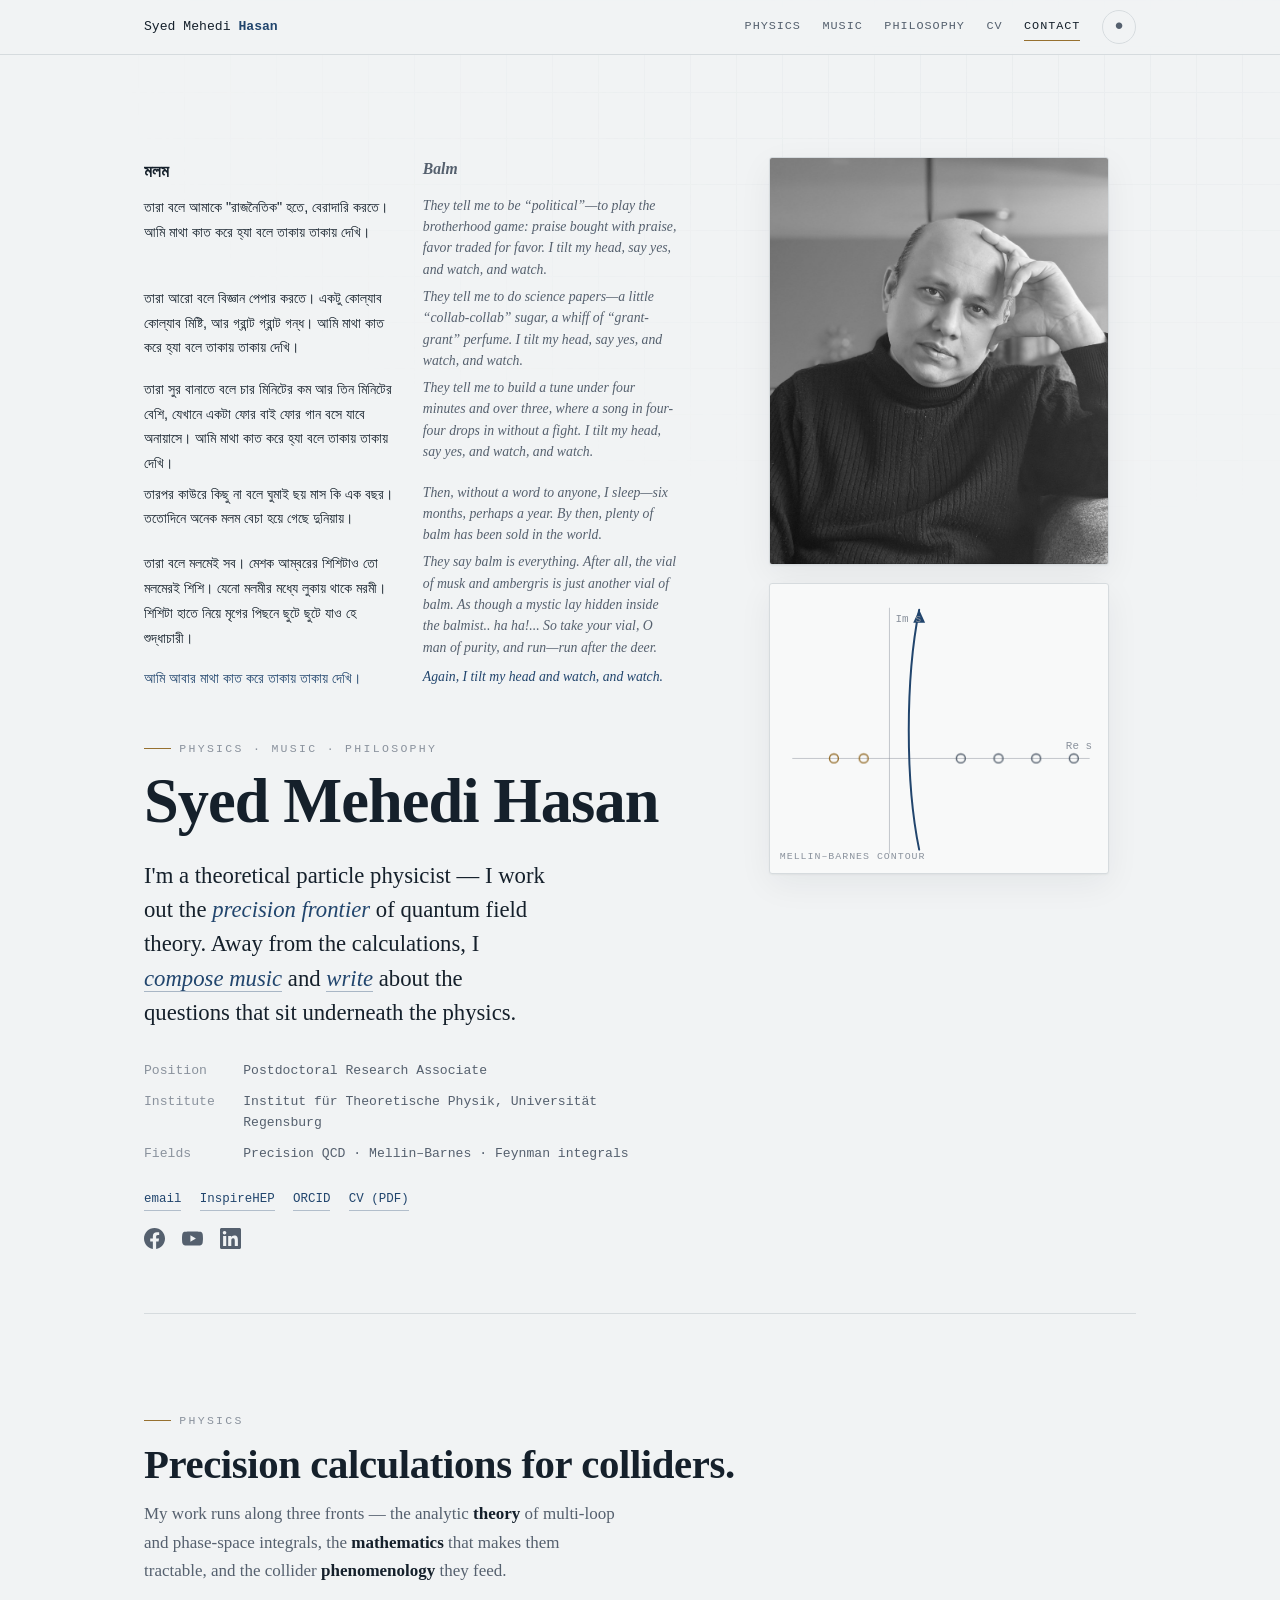
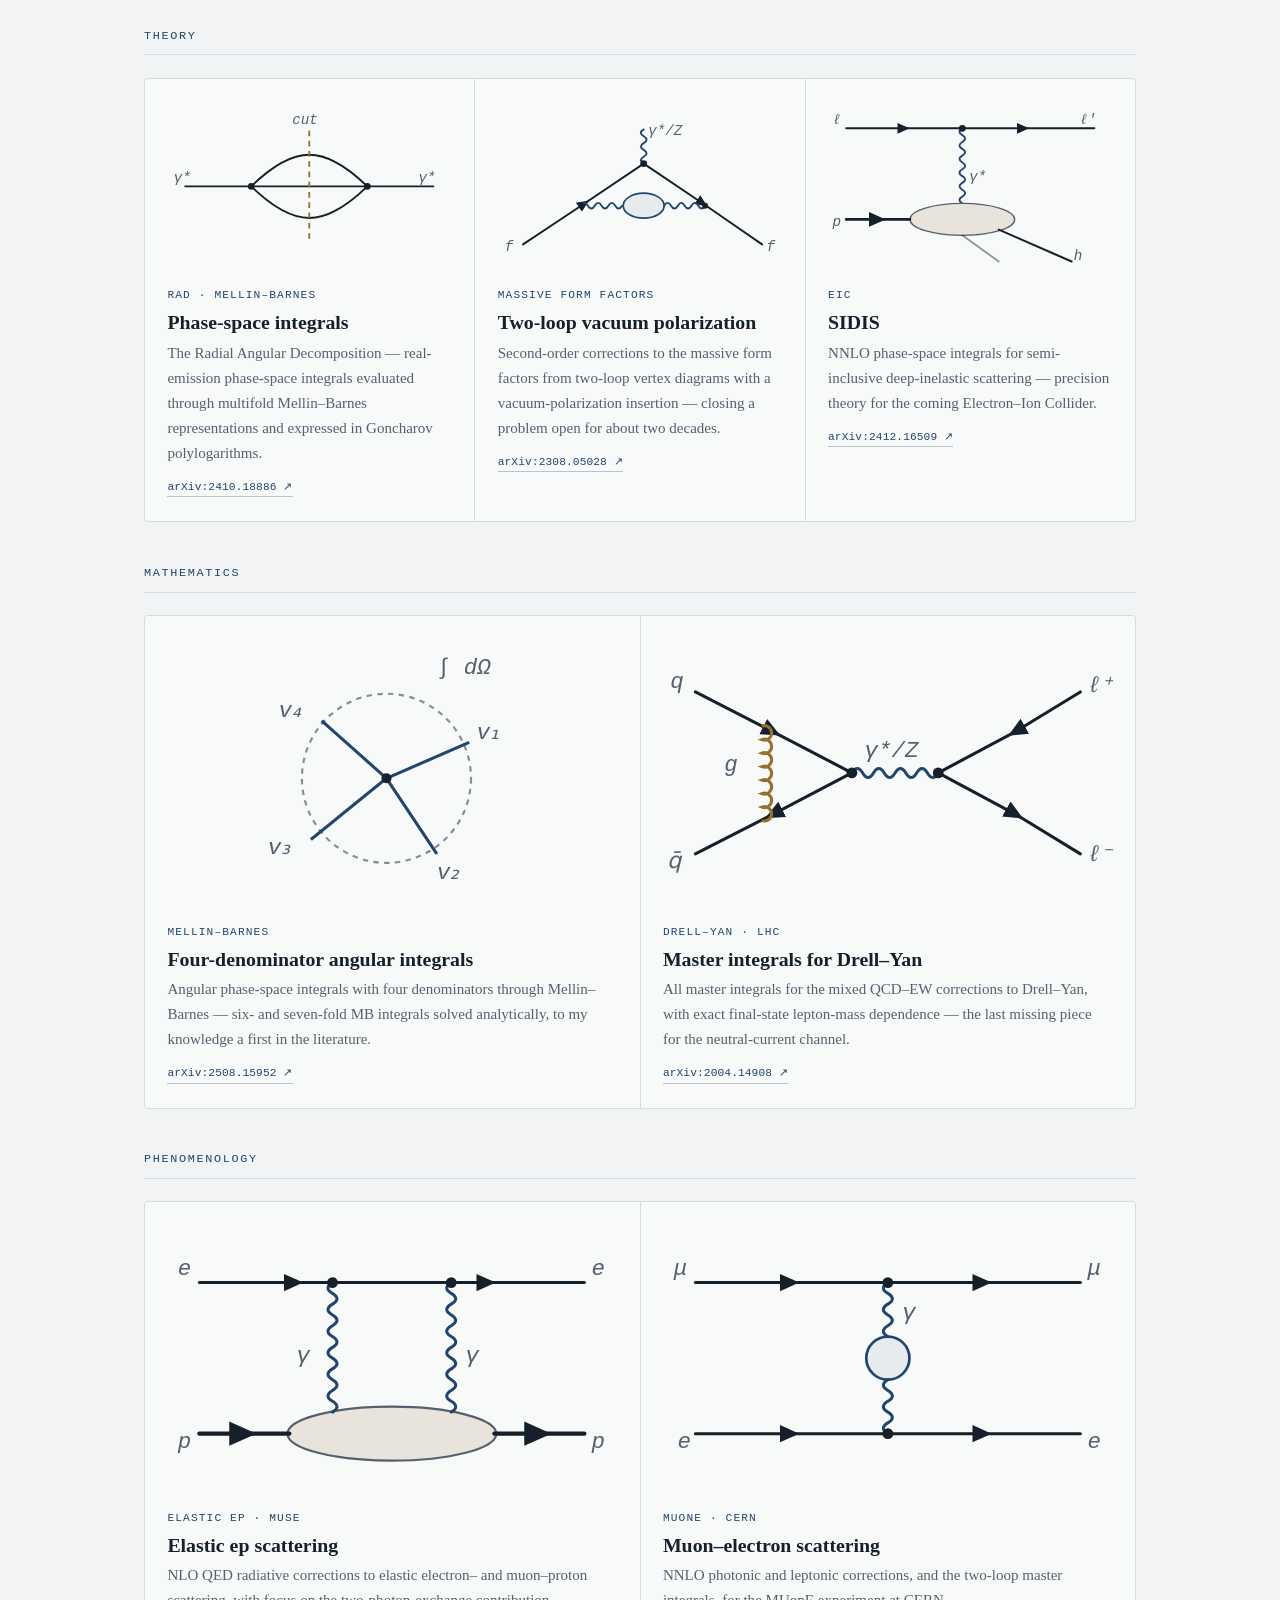
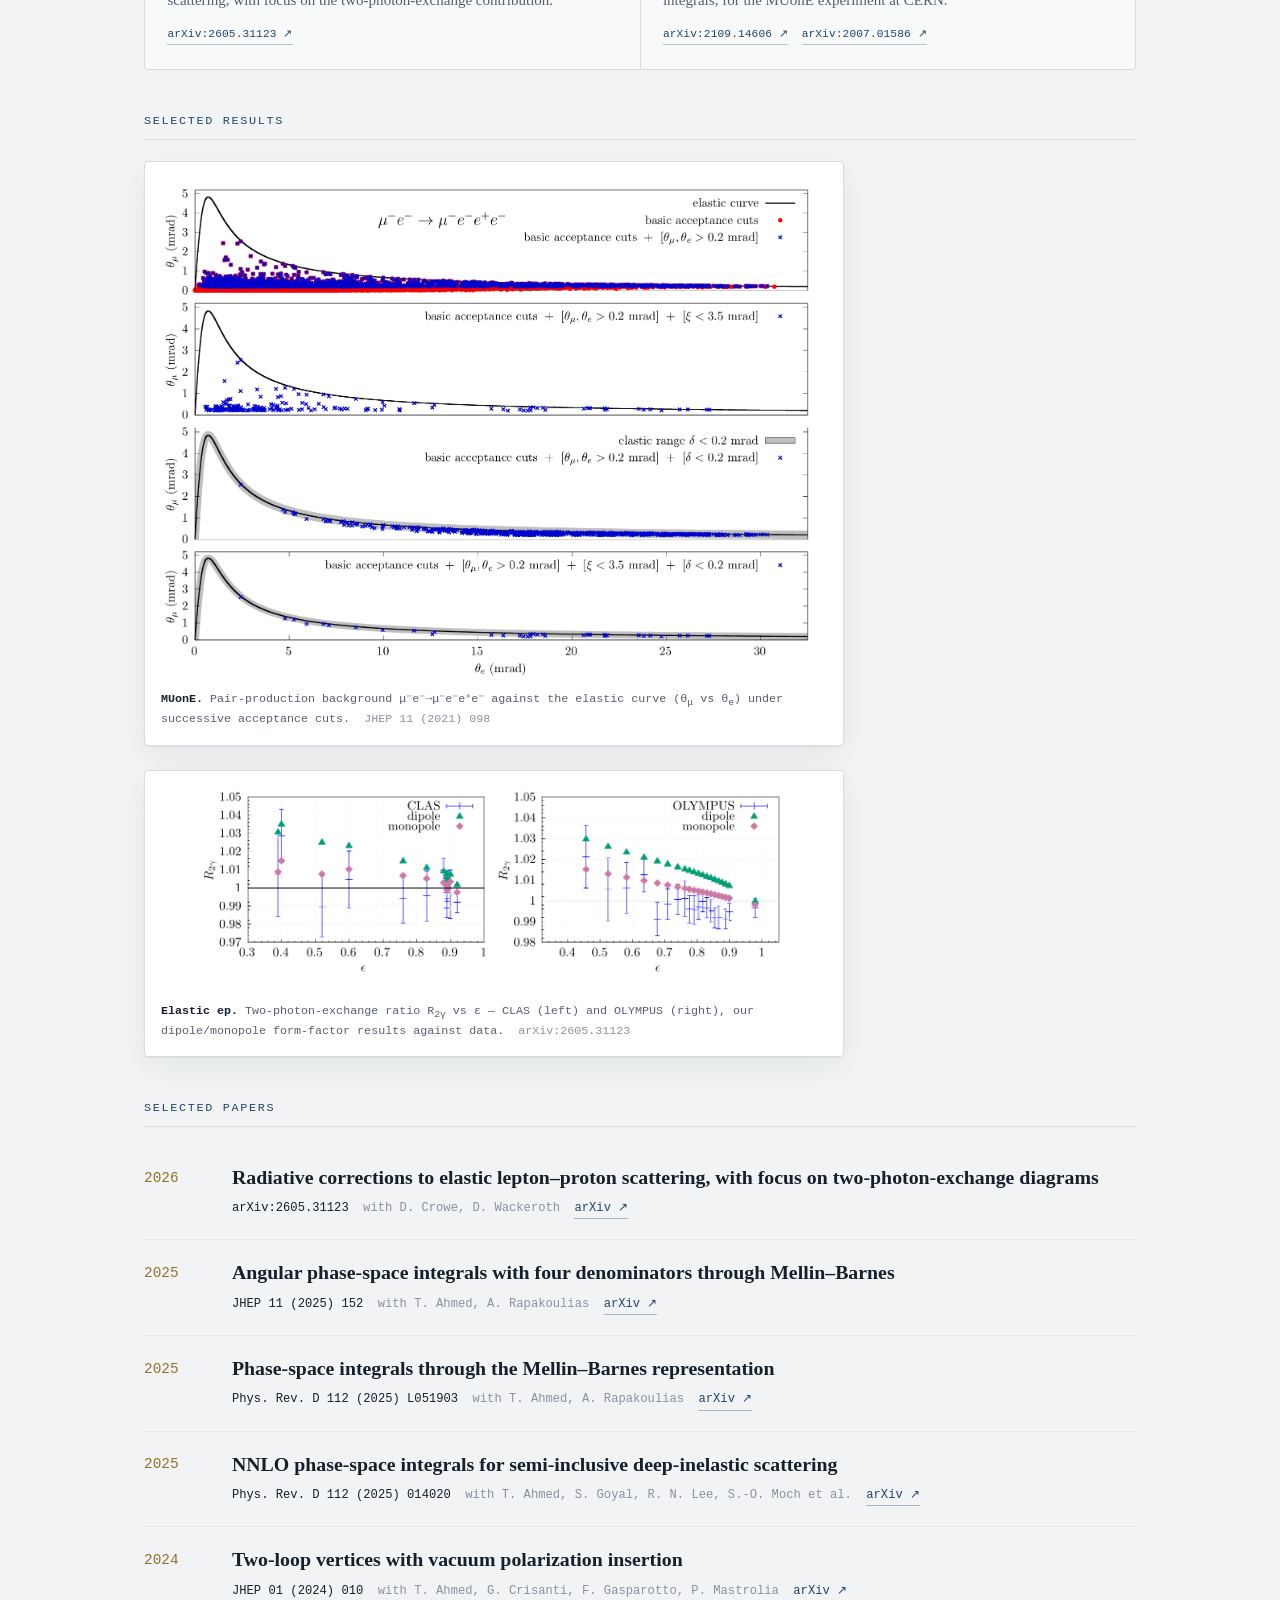
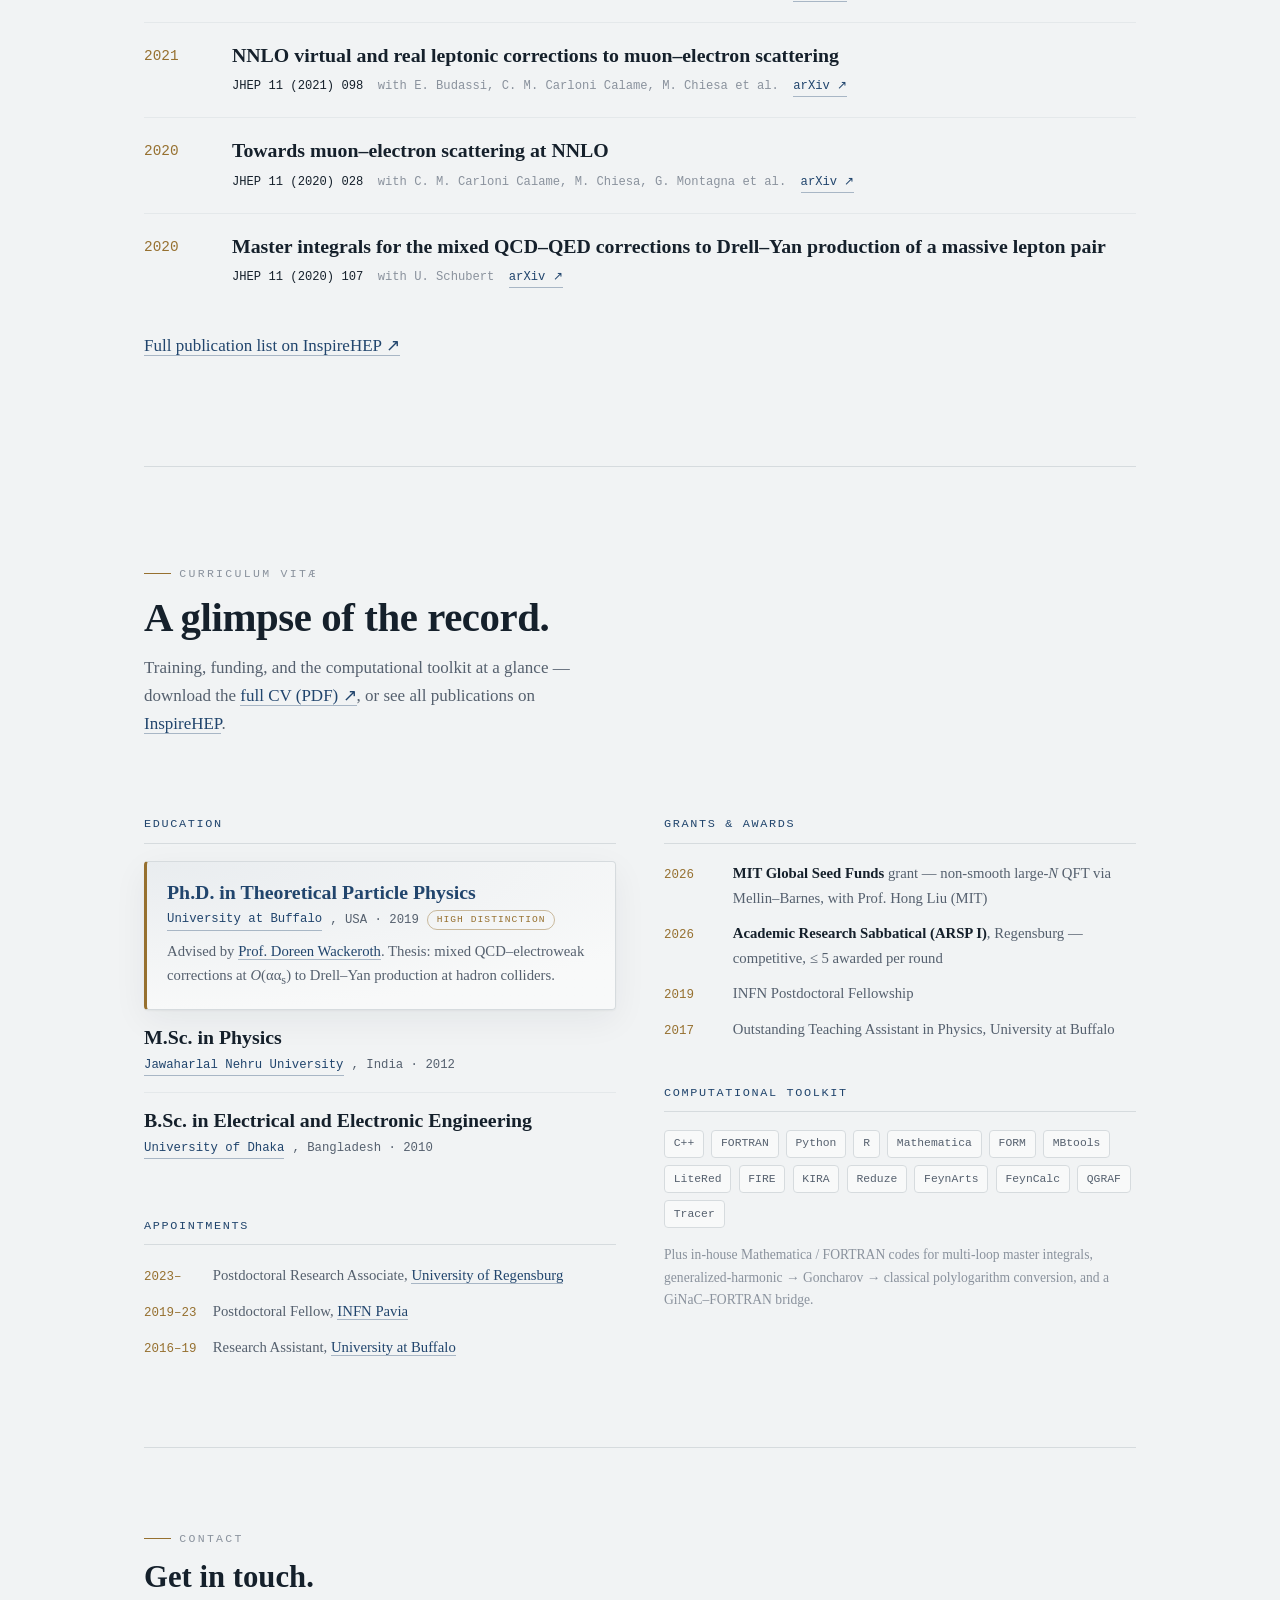
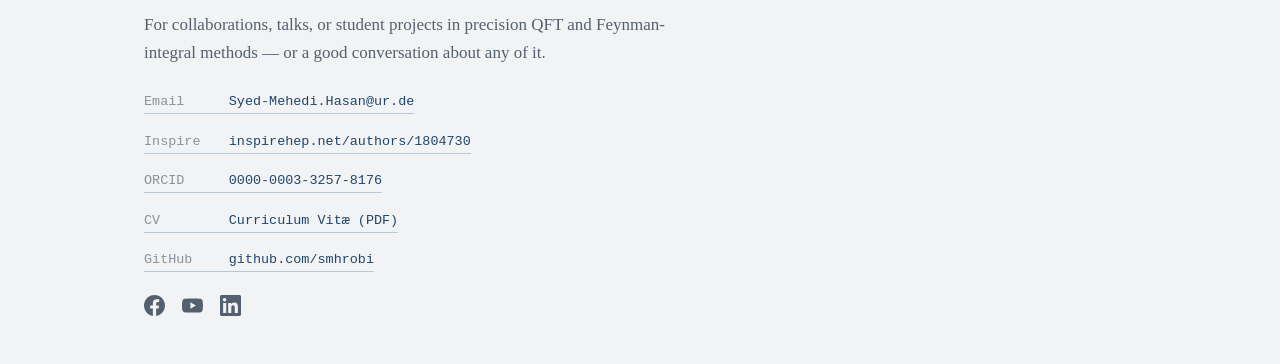
==== commit 23d57ed7: "CV: add R to the computational toolkit chips Co-Authored-By: Claude Opus 4.8 (1M context) <noreply@a" ====
--- a/index.html
+++ b/index.html
@@ -354,7 +354,7 @@
         </ul>
         <div class="subhead">Computational toolkit</div>
         <div class="chips">
-          <span>C++</span><span>FORTRAN</span><span>Python</span><span>Mathematica</span><span>FORM</span><span>MBtools</span><span>LiteRed</span><span>FIRE</span><span>KIRA</span><span>Reduze</span><span>FeynArts</span><span>FeynCalc</span><span>QGRAF</span><span>Tracer</span>
+          <span>C++</span><span>FORTRAN</span><span>Python</span><span>R</span><span>Mathematica</span><span>FORM</span><span>MBtools</span><span>LiteRed</span><span>FIRE</span><span>KIRA</span><span>Reduze</span><span>FeynArts</span><span>FeynCalc</span><span>QGRAF</span><span>Tracer</span>
         </div>
         <p class="cv-foot">Plus in-house Mathematica / FORTRAN codes for multi-loop master integrals, generalized-harmonic &rarr; Goncharov &rarr; classical polylogarithm conversion, and a GiNaC&ndash;FORTRAN bridge.</p>
       </div>
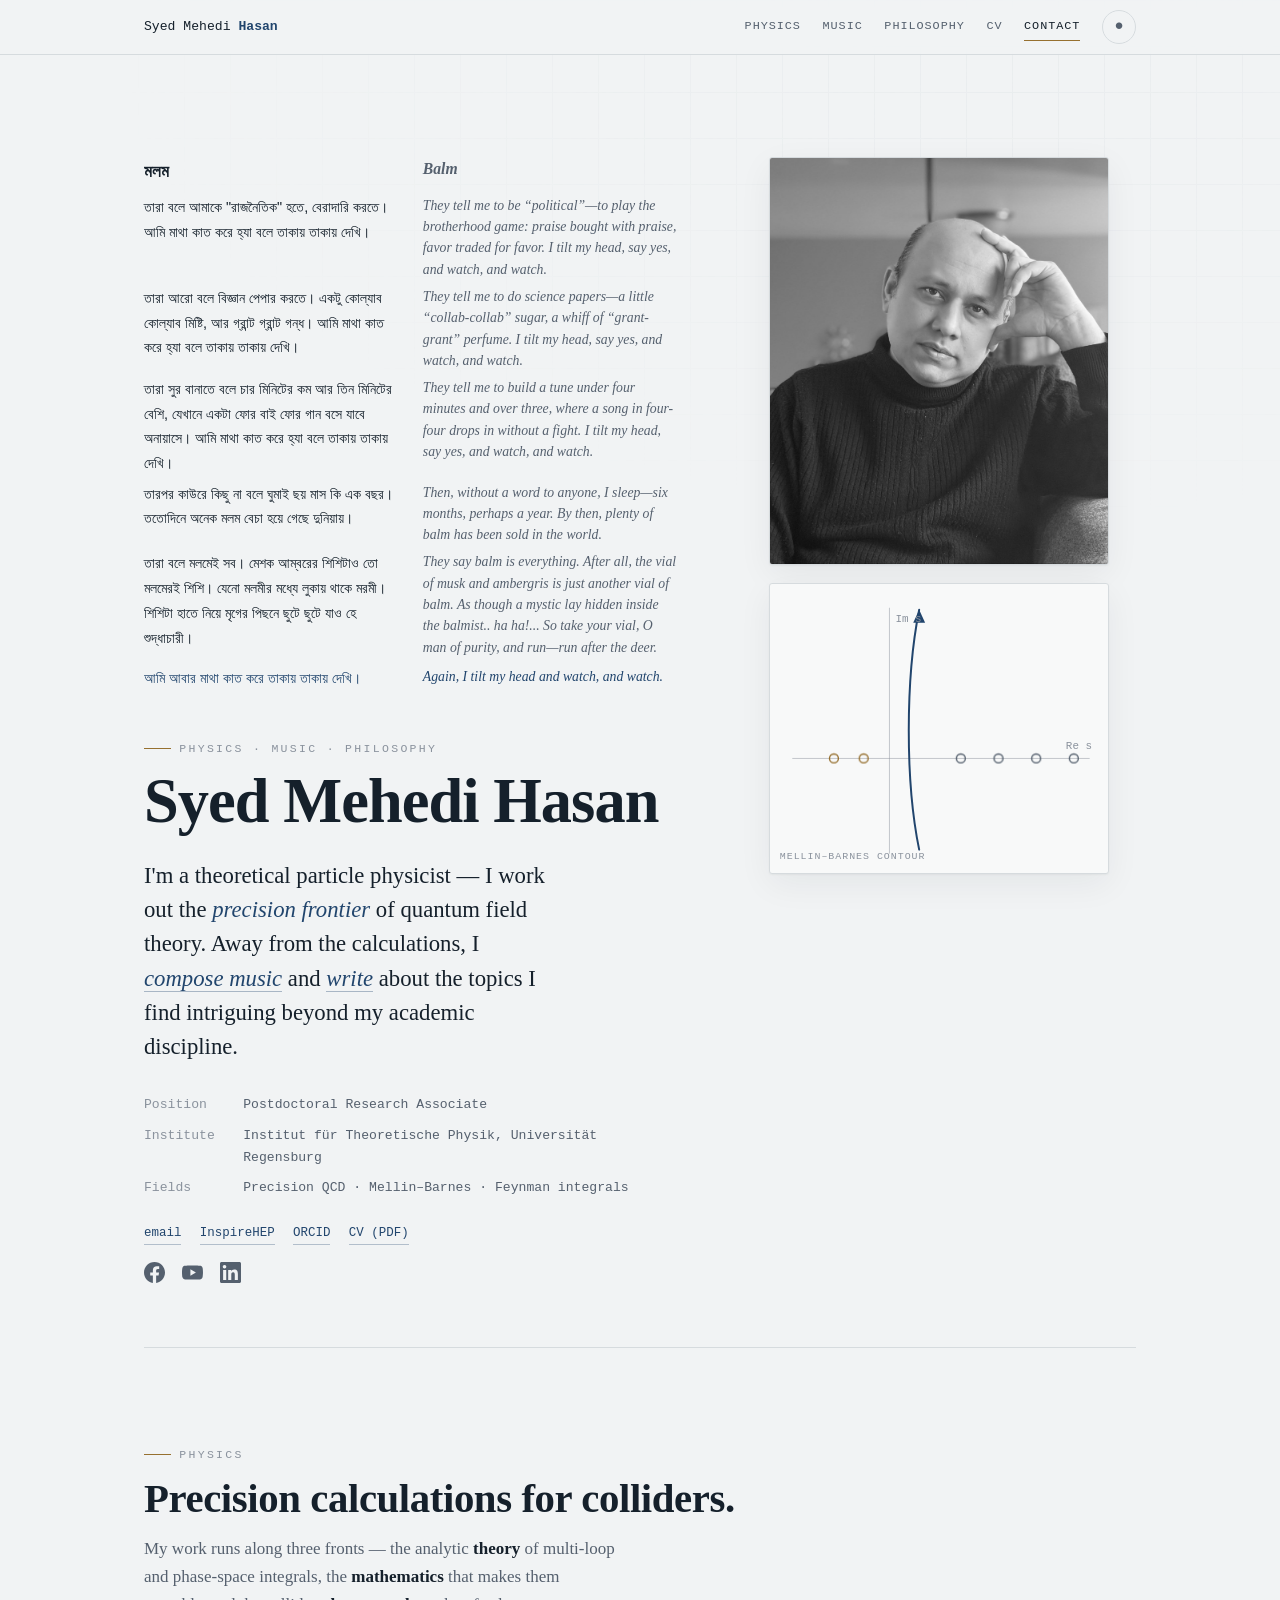
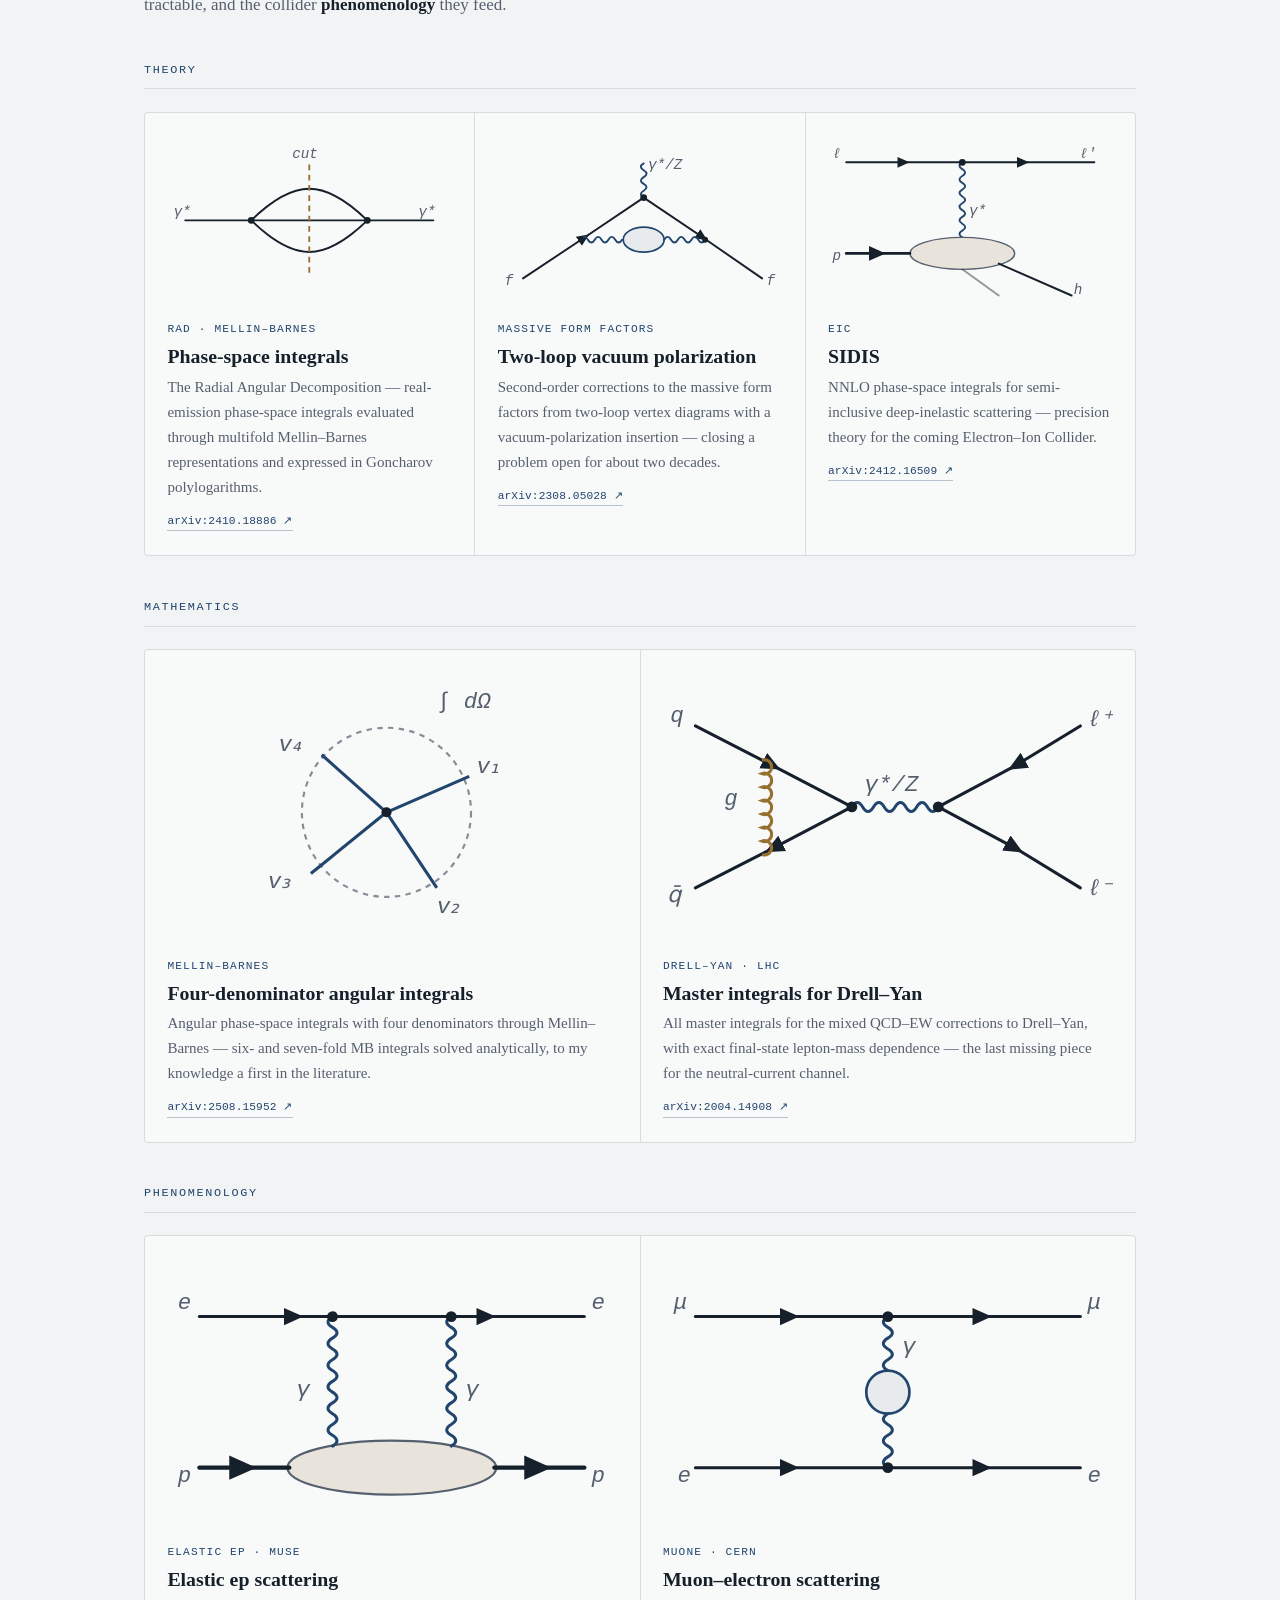
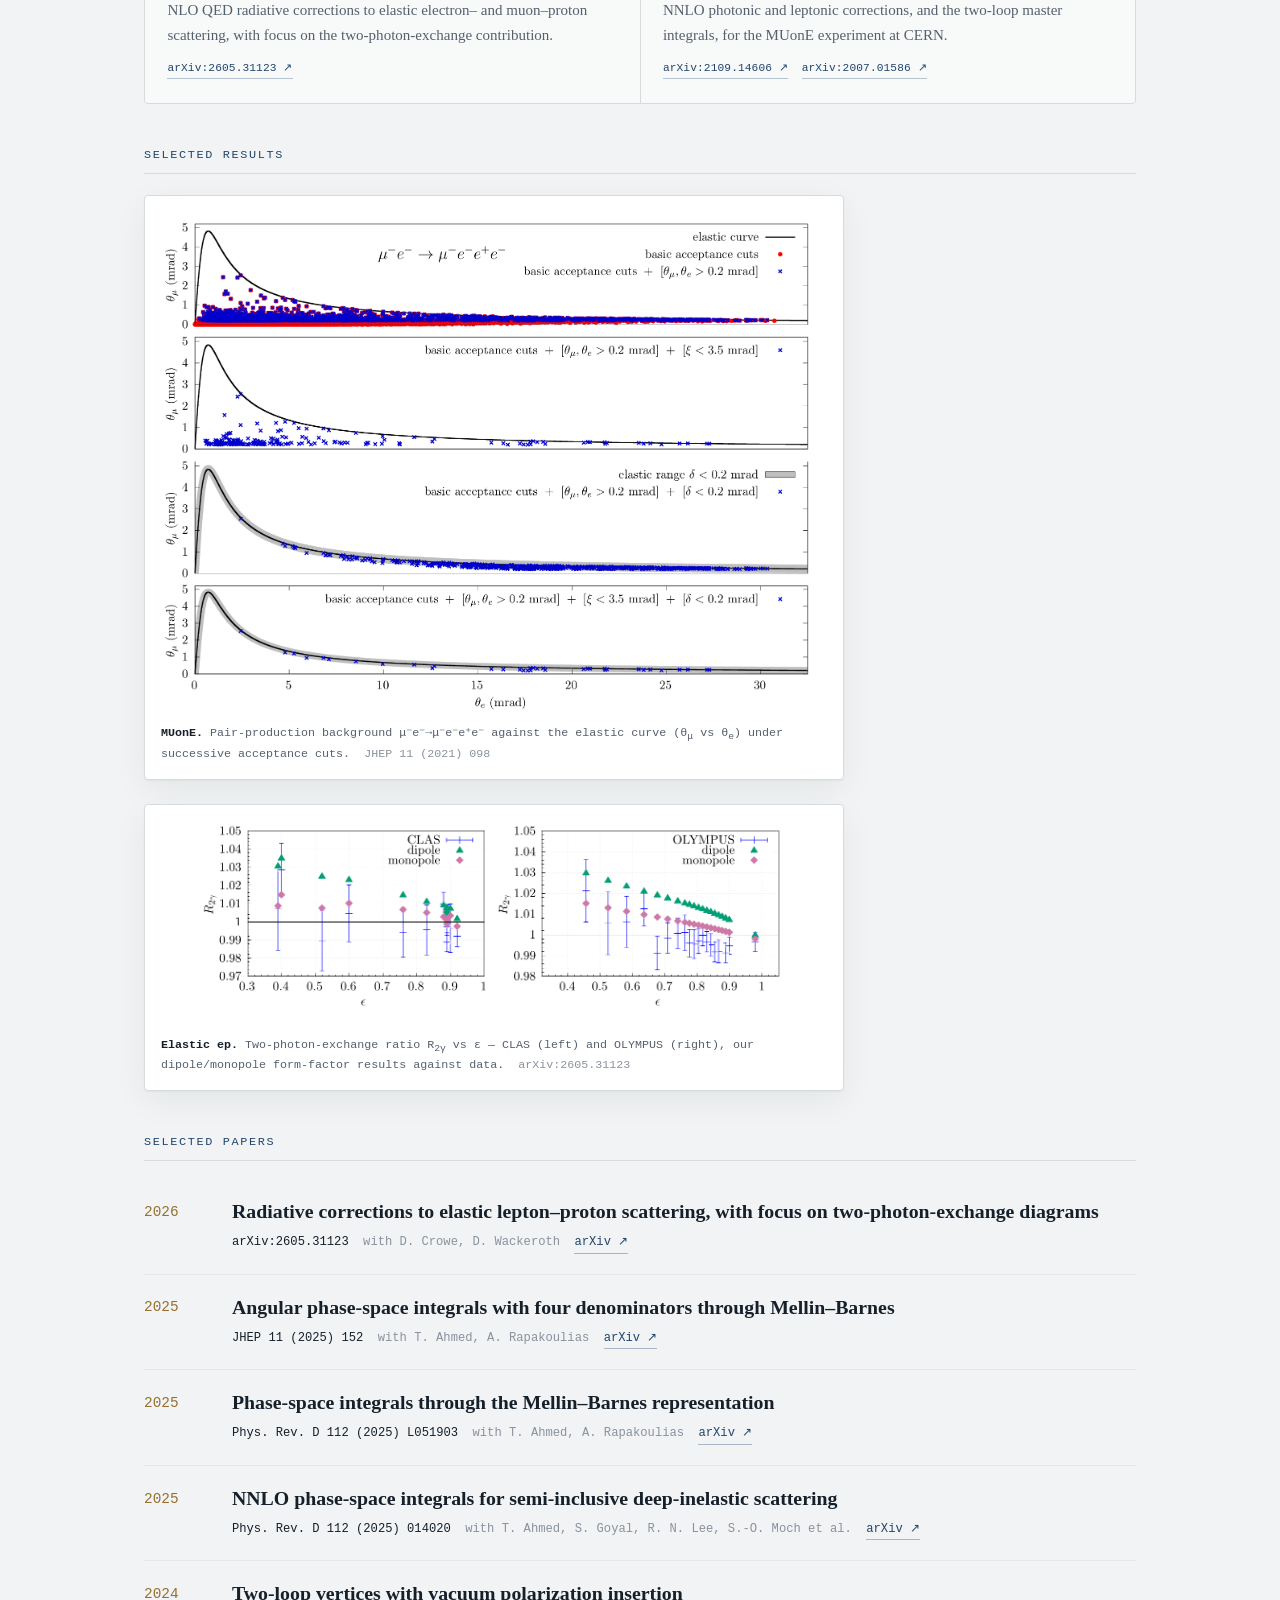
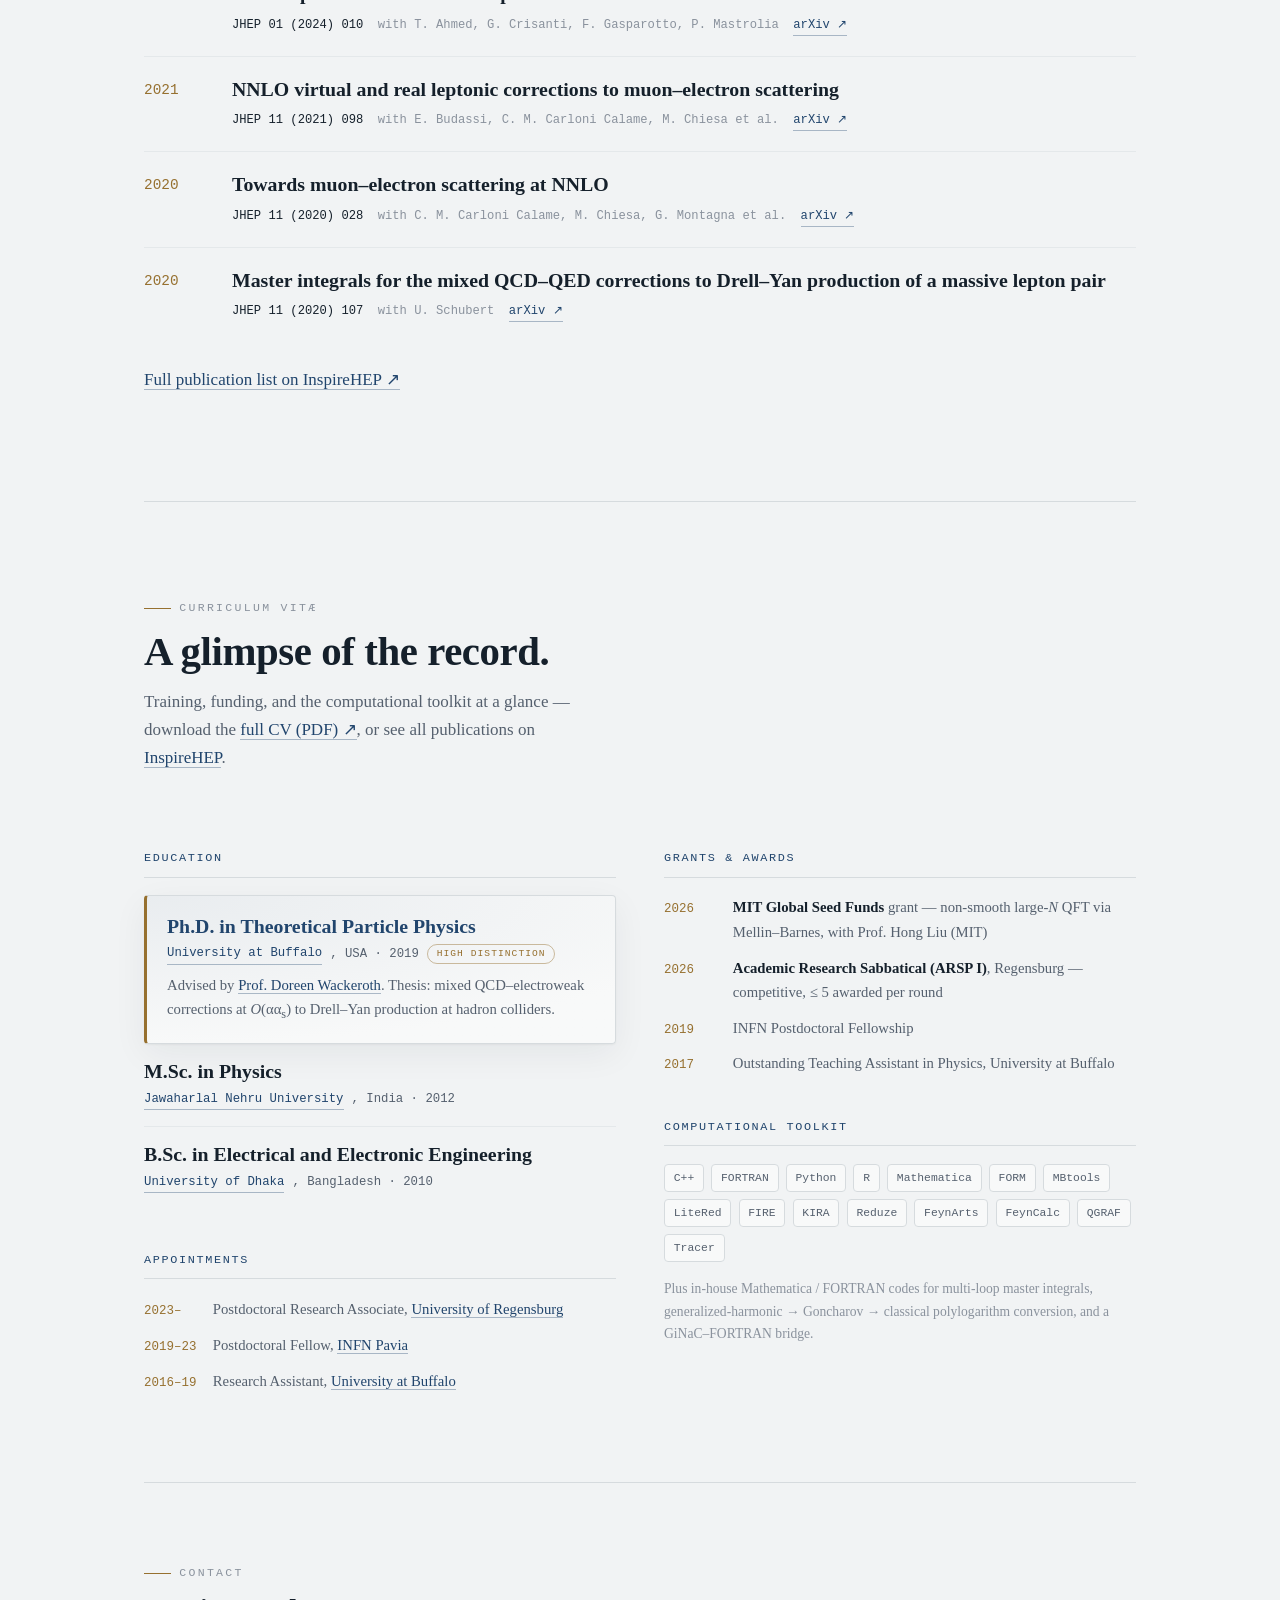
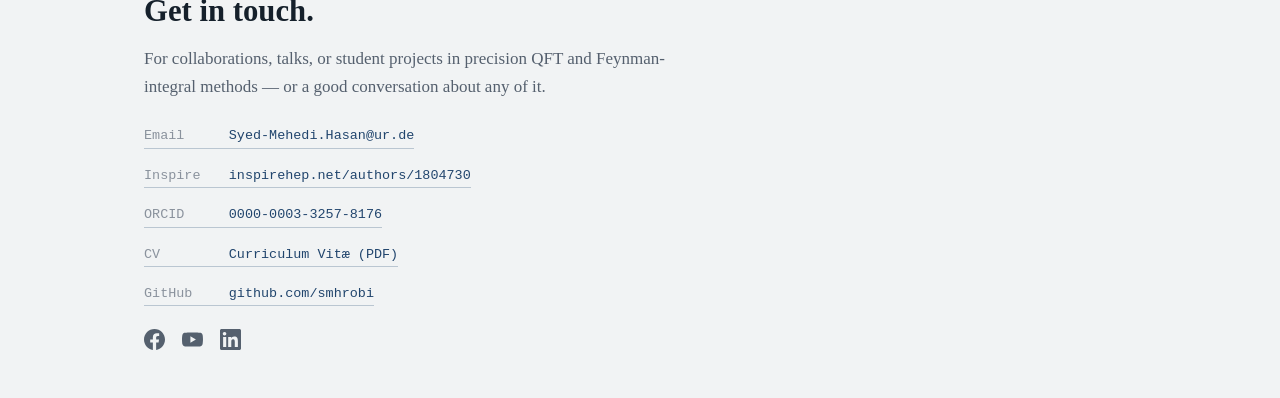
==== commit d6ebb76b: "Hero: reword lede — "write about the topics I find intriguing beyond my academic discipline" Co-Auth" ====
--- a/index.html
+++ b/index.html
@@ -63,7 +63,7 @@
         <p class="lede reveal" style="--rd:.14s">
           I'm a theoretical particle physicist — I work out the <em>precision frontier</em>
           of quantum field theory. Away from the calculations, I <a class="lnk" href="music.html"><em>compose music</em></a> and
-          <a class="lnk" href="philosophy.html"><em>write</em></a> about the questions that sit underneath the physics.
+          <a class="lnk" href="philosophy.html"><em>write</em></a> about the topics I find intriguing beyond my academic discipline.
         </p>
         <ul class="coords reveal" style="--rd:.22s">
           <li><span>Position</span><span>Postdoctoral Research Associate</span></li>
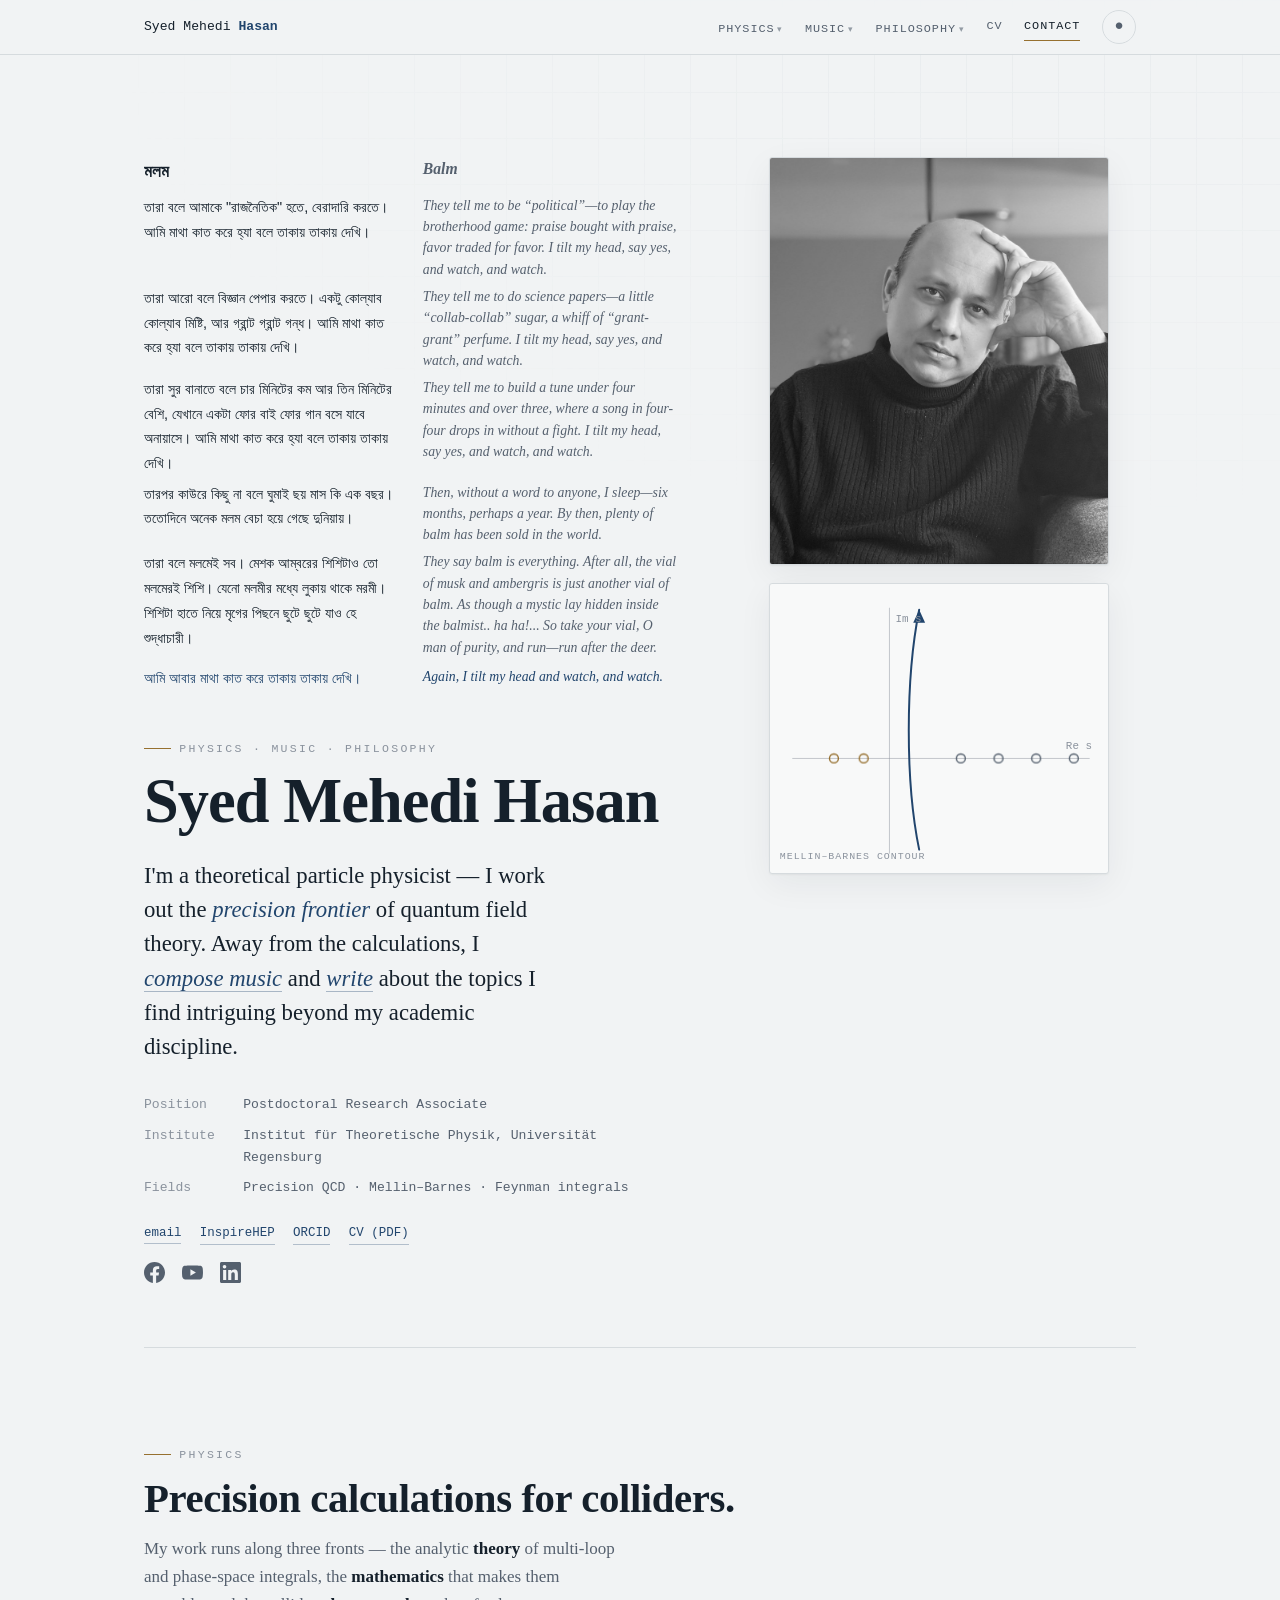
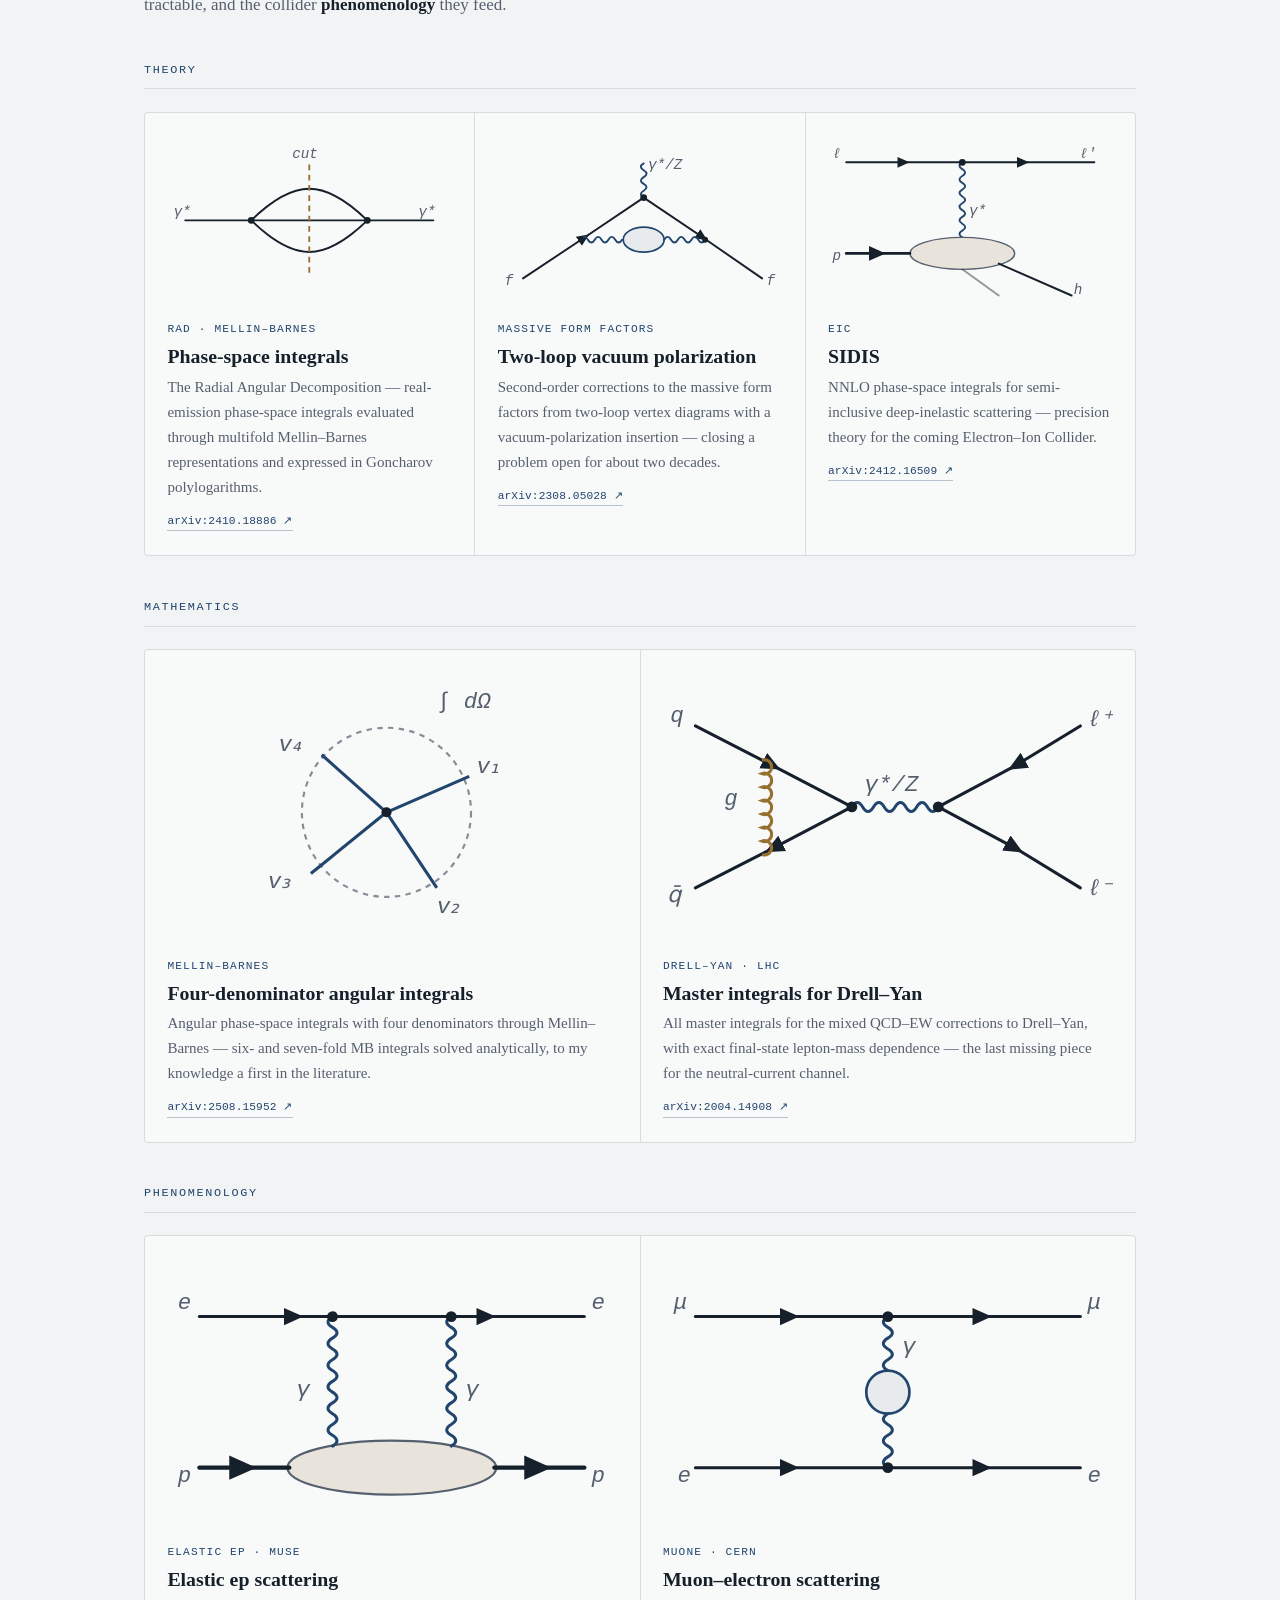
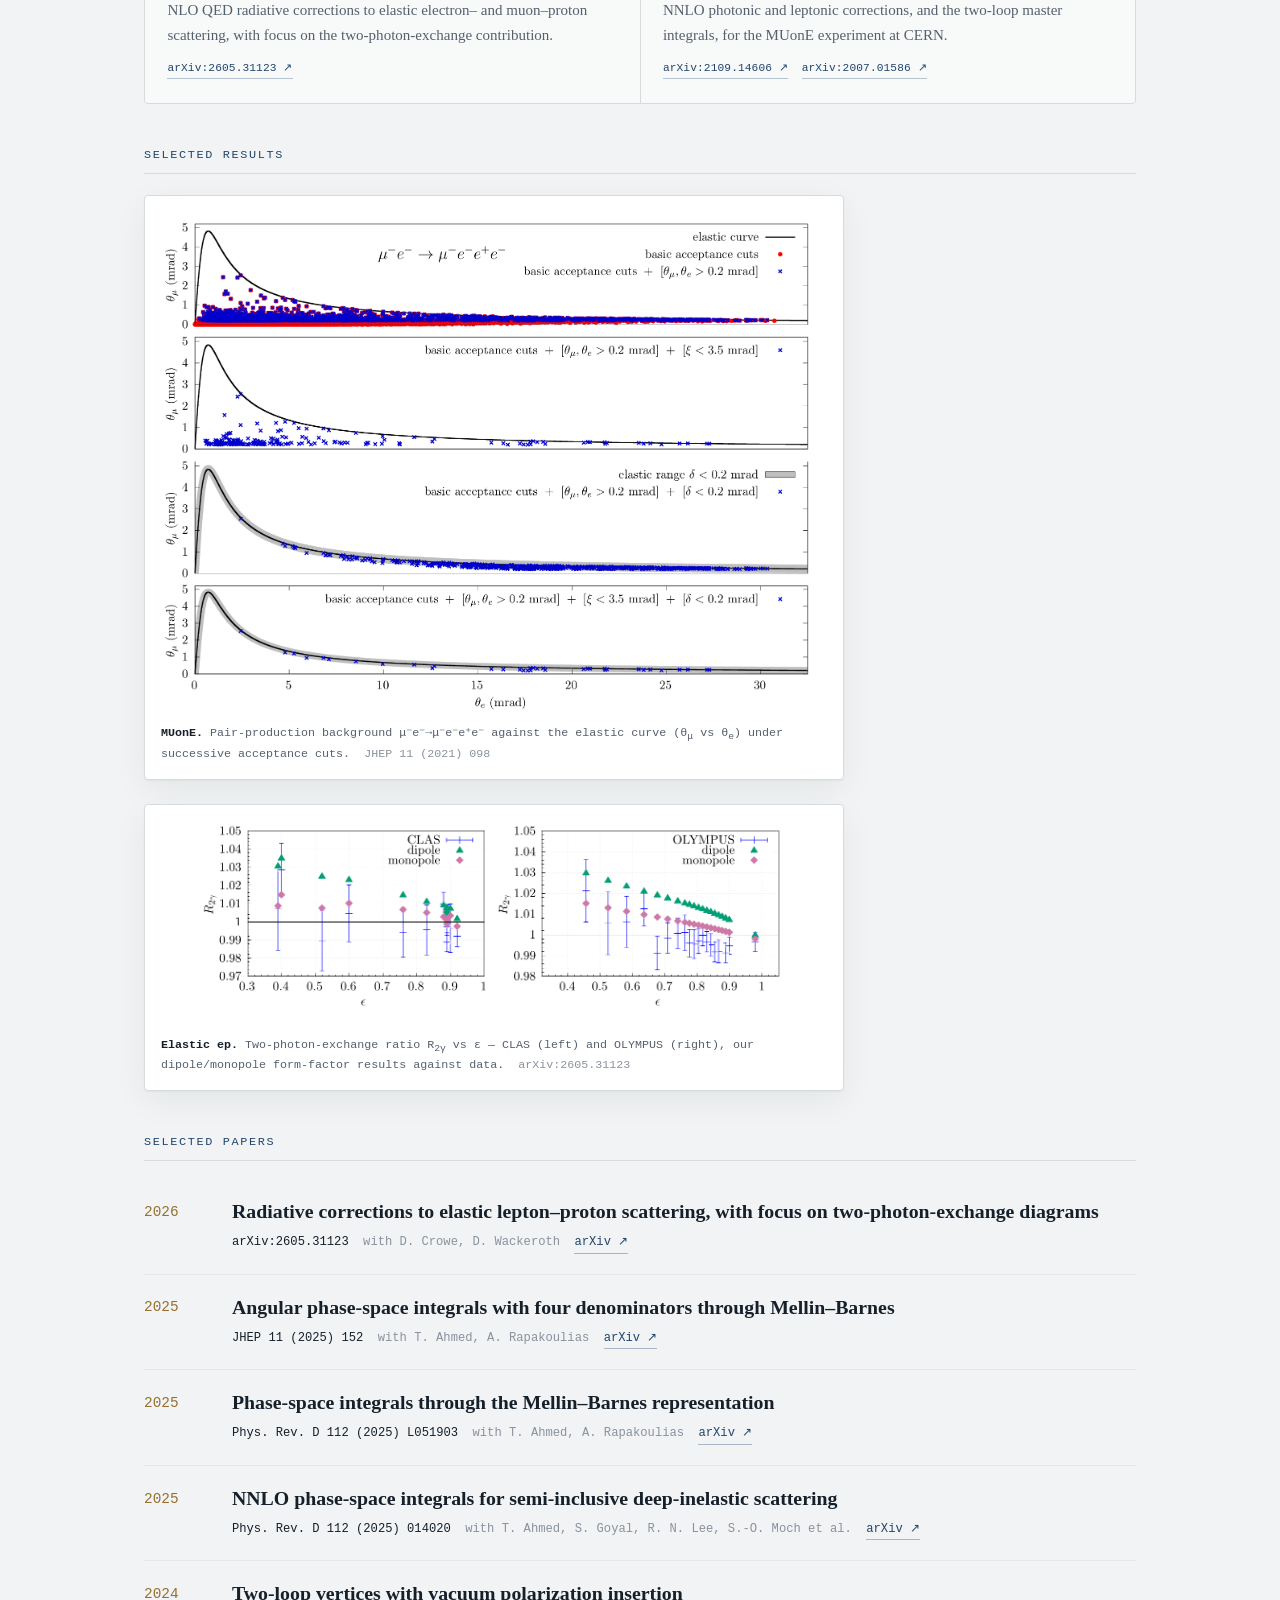
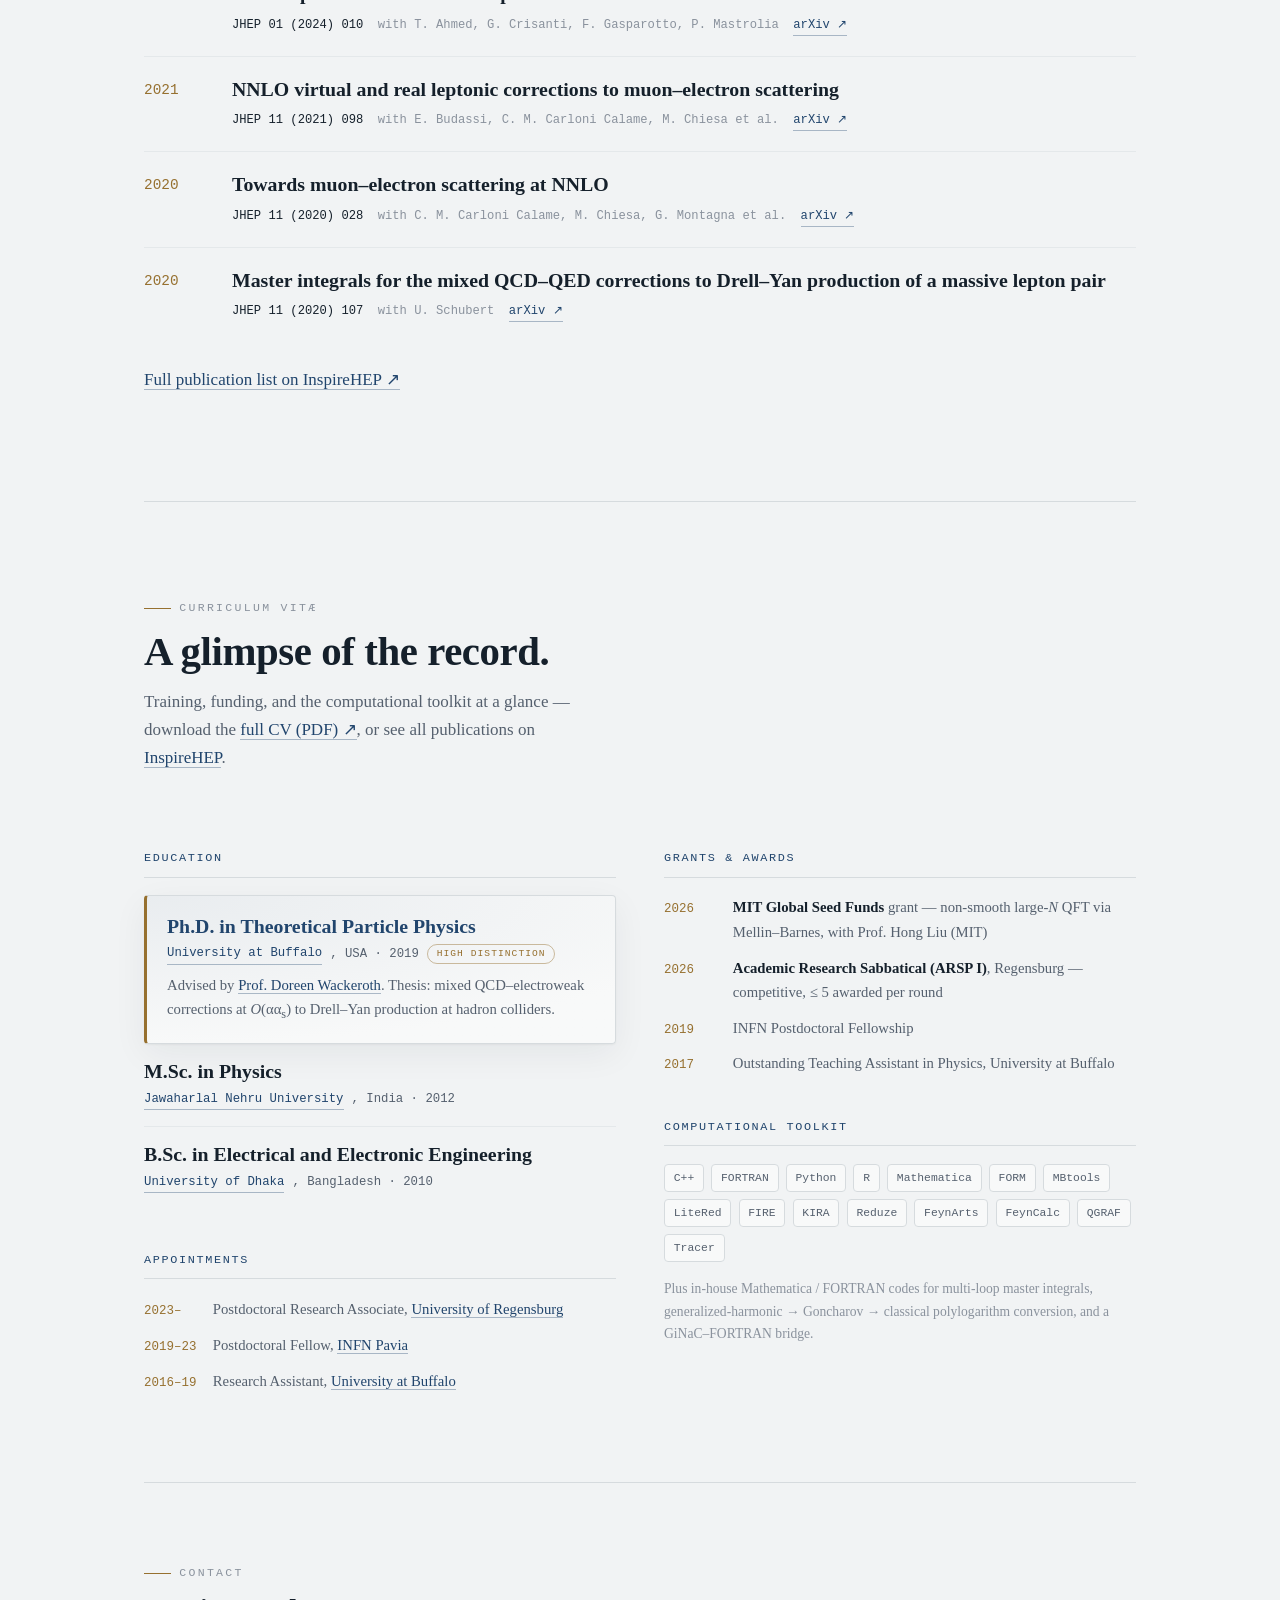
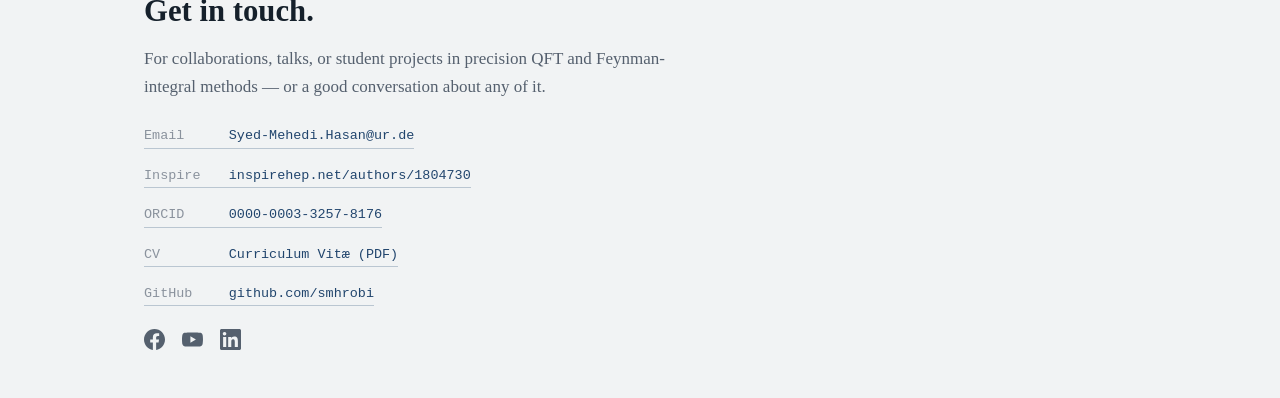
==== commit cd2fc0cc: "Dropdown navigation, and a nav on phones at all Each nav item now opens a panel of that page's secti" ====
--- a/index.html
+++ b/index.html
@@ -23,16 +23,85 @@
     <a class="brandmark" href="#top">Syed&nbsp;Mehedi&nbsp;<b>Hasan</b></a>
     <nav class="nav">
       <div class="nav nav-hide">
-        <a href="#physics" class="active">Physics</a>
-        <a href="music.html">Music</a>
-        <a href="philosophy.html">Philosophy</a>
+        <div class="nd">
+          <a href="#physics" class="active">Physics</a>
+          <div class="nd__m">
+            <a href="#rad"><span class="k"></span>Phase-space integrals</a>
+            <a href="#formfactors"><span class="k"></span>Two-loop vacuum polarization</a>
+            <a href="#sidis"><span class="k"></span>SIDIS</a>
+            <a href="#results"><span class="k"></span>Selected results</a>
+            <a href="#papers"><span class="k"></span>Selected papers</a>
+          </div>
+        </div>
+        <div class="nd">
+          <a href="music.html">Music</a>
+          <div class="nd__m">
+            <a href="music.html#ashwin"><span class="k"></span>ASHWIN</a>
+            <a href="music.html#instrumentals"><span class="k"></span>Instrumentals</a>
+          </div>
+        </div>
+        <div class="nd">
+          <a href="philosophy.html">Philosophy</a>
+          <div class="nd__m">
+            <a href="philosophy.html#causation"><span class="k">2025</span>Causation or Correlation?</a>
+            <a href="philosophy.html#narrativism"><span class="k">2022</span>Narrativism</a>
+            <a href="philosophy.html#marginal"><span class="k">2022</span>The Story of the Marginal</a>
+            <a href="philosophy.html#canonical"><span class="k">2021</span>The Canonical Structure</a>
+            <a href="philosophy.html#unattainable"><span class="k">2020</span>The Unattainable</a>
+            <a href="philosophy.html#truth"><span class="k">2020</span>The Nature of Truth</a>
+          </div>
+        </div>
         <a href="#cv">CV</a>
         <a href="#contact">Contact</a>
       </div>
+      <button class="menubtn" id="menuBtn" type="button" aria-expanded="false" aria-controls="mnav">Menu <b aria-hidden="true">&#9662;</b></button>
+
       <button class="ttoggle" id="themeBtn" type="button" aria-label="Switch colour theme" title="Switch theme">◐</button>
     </nav>
   </div>
 </header>
+
+<nav class="mnav" id="mnav">
+  <div class="mn">
+    <div class="mn__row">
+      <a href="#physics" class="active">Physics</a>
+      <button class="mn__c" type="button" aria-expanded="false" aria-controls="mm-physics" aria-label="Sections of Physics">&#9662;</button>
+    </div>
+    <div class="mn__m" id="mm-physics">
+      <a href="#rad"><span class="k"></span>Phase-space integrals</a>
+      <a href="#formfactors"><span class="k"></span>Two-loop vacuum polarization</a>
+      <a href="#sidis"><span class="k"></span>SIDIS</a>
+      <a href="#results"><span class="k"></span>Selected results</a>
+      <a href="#papers"><span class="k"></span>Selected papers</a>
+    </div>
+  </div>
+  <div class="mn">
+    <div class="mn__row">
+      <a href="music.html">Music</a>
+      <button class="mn__c" type="button" aria-expanded="false" aria-controls="mm-music" aria-label="Sections of Music">&#9662;</button>
+    </div>
+    <div class="mn__m" id="mm-music">
+      <a href="music.html#ashwin"><span class="k"></span>ASHWIN</a>
+      <a href="music.html#instrumentals"><span class="k"></span>Instrumentals</a>
+    </div>
+  </div>
+  <div class="mn">
+    <div class="mn__row">
+      <a href="philosophy.html">Philosophy</a>
+      <button class="mn__c" type="button" aria-expanded="false" aria-controls="mm-philosophy" aria-label="Sections of Philosophy">&#9662;</button>
+    </div>
+    <div class="mn__m" id="mm-philosophy">
+      <a href="philosophy.html#causation"><span class="k">2025</span>Causation or Correlation?</a>
+      <a href="philosophy.html#narrativism"><span class="k">2022</span>Narrativism</a>
+      <a href="philosophy.html#marginal"><span class="k">2022</span>The Story of the Marginal</a>
+      <a href="philosophy.html#canonical"><span class="k">2021</span>The Canonical Structure</a>
+      <a href="philosophy.html#unattainable"><span class="k">2020</span>The Unattainable</a>
+      <a href="philosophy.html#truth"><span class="k">2020</span>The Nature of Truth</a>
+    </div>
+  </div>
+  <div class="mn"><div class="mn__row"><a href="#cv">CV</a></div></div>
+  <div class="mn"><div class="mn__row"><a href="#contact">Contact</a></div></div>
+</nav>
 
 <main id="top" class="wrap">
 
@@ -135,7 +204,7 @@
           <text class="dl" x="110" y="20">cut</text>
         </svg>
         <div class="k">RAD · Mellin–Barnes</div>
-        <h3>Phase-space integrals</h3>
+        <h3 id="rad">Phase-space integrals</h3>
         <p>The Radial Angular Decomposition — real-emission phase-space integrals evaluated through multifold Mellin–Barnes representations and expressed in Goncharov polylogarithms.</p>
         <div class="refs"><a class="reflink" href="https://arxiv.org/abs/2410.18886">arXiv:2410.18886 ↗</a></div>
       </div>
@@ -153,7 +222,7 @@
           <text class="dl" x="6" y="132">f</text><text class="dl" x="236" y="132">f</text>
         </svg>
         <div class="k">Massive form factors</div>
-        <h3>Two-loop vacuum polarization</h3>
+        <h3 id="formfactors">Two-loop vacuum polarization</h3>
         <p>Second-order corrections to the massive form factors from two-loop vertex diagrams with a vacuum-polarization insertion — closing a problem open for about two decades.</p>
         <div class="refs"><a class="reflink" href="https://arxiv.org/abs/2308.05028">arXiv:2308.05028 ↗</a></div>
       </div>
@@ -173,7 +242,7 @@
           <text class="dl" x="216" y="140">h</text>
         </svg>
         <div class="k">EIC</div>
-        <h3>SIDIS</h3>
+        <h3 id="sidis">SIDIS</h3>
         <p>NNLO phase-space integrals for semi-inclusive deep-inelastic scattering — precision theory for the coming Electron–Ion Collider.</p>
         <div class="refs"><a class="reflink" href="https://arxiv.org/abs/2412.16509">arXiv:2412.16509 ↗</a></div>
       </div>
@@ -264,7 +333,7 @@
       </div>
     </div>
 
-    <div class="subhead">Selected results</div>
+    <div class="subhead" id="results">Selected results</div>
     <div class="results">
       <figure class="figure">
         <img src="physics/plots/muone.png" alt="MUonE pair-production acceptance study, theta_mu vs theta_e">
@@ -276,7 +345,7 @@
       </figure>
     </div>
 
-    <div class="subhead">Selected papers</div>
+    <div class="subhead" id="papers">Selected papers</div>
     <div class="pubs">
       <article class="pub"><div class="yr">2026</div><div>
         <h3>Radiative corrections to elastic lepton–proton scattering, with focus on two-photon-exchange diagrams</h3>
--- a/assets/site.css
+++ b/assets/site.css
@@ -289,3 +289,140 @@
   .poem .bn { font-family:var(--bengali); font-size:.9rem; line-height:1.72; color:var(--ink); }
   .poem .en { font-family:var(--serif); font-style:italic; font-size:.86rem; line-height:1.55; color:var(--ink-soft); }
   .poem .bn.refrain, .poem .en.refrain { color:var(--accent); padding-top:.3rem; }
+
+  /* ---- ASHWIN releases (songs hosted on YouTube) ---- */
+  .releases { display:grid; gap:12px; margin-top:1.4rem; max-width:46rem; }
+  .rel { display:grid; grid-template-columns:1fr; background:var(--panel); border:1px solid var(--rule); border-radius:4px; box-shadow:var(--shadow); overflow:hidden; }
+  @media (min-width:620px){ .rel { grid-template-columns:clamp(150px,24vw,210px) 1fr; } }
+  .rel__art { position:relative; display:block; background:var(--rule-soft); }
+  .rel__art img { width:100%; height:100%; aspect-ratio:1/1; object-fit:cover; display:block; }
+  .rel__art::after { content:""; position:absolute; inset:0; background:color-mix(in srgb, var(--accent) 16%, transparent); opacity:0; transition:opacity .22s ease; }
+  .rel__art:hover::after { opacity:1; }
+  .rel__play { position:absolute; left:50%; top:50%; transform:translate(-50%,-50%) scale(.92); width:46px; height:46px; border-radius:999px; background:color-mix(in srgb, var(--paper) 90%, transparent); border:1px solid var(--rule); display:grid; place-items:center; opacity:0; transition:opacity .22s ease, transform .22s ease; z-index:1; }
+  .rel__art:hover .rel__play { opacity:1; transform:translate(-50%,-50%) scale(1); }
+  .rel__play svg { width:15px; height:15px; fill:var(--accent); margin-left:2px; display:block; }
+  .rel__body { padding:1.15rem 1.35rem 1.25rem; display:flex; flex-direction:column; justify-content:center; gap:.5rem; align-items:flex-start; min-width:0; }
+  .rel__body h3 { font-family:var(--bengali); font-size:var(--s2); line-height:1.45; }
+  .rel__rom { font-family:var(--mono); font-size:.73rem; letter-spacing:.11em; text-transform:uppercase; color:var(--ink-faint); margin-top:-.25rem; }
+  .rel__body p { font-size:.92rem; color:var(--ink-soft); margin:0; max-width:none; }
+  .rel__watch { font-family:var(--mono); font-size:.76rem; letter-spacing:.03em; color:var(--accent); border-bottom:1px solid color-mix(in srgb, var(--accent) 30%, transparent); margin-top:.15rem; transition:color .2s, border-color .2s; }
+  .rel__watch:hover { color:var(--brass); border-color:var(--brass); }
+  .relfoot { font-family:var(--mono); font-size:.78rem; color:var(--ink-soft); margin:1.3rem 0 0; }
+  @media (prefers-reduced-motion: reduce){ .rel__art::after, .rel__play { transition:none; } }
+
+  /* ---- link out to the ASHWIN project site ---- */
+  .ashwin-card {
+    display:flex; align-items:center; gap:clamp(.9rem,2.4vw,1.5rem);
+    margin-top:1.6rem; padding:1rem clamp(1rem,2.5vw,1.4rem);
+    border:1px solid var(--rule); border-radius:4px;
+    background:var(--panel); box-shadow:var(--shadow);
+    max-width:44rem; transition:border-color .22s, transform .22s;
+  }
+  .ashwin-card:hover { border-color:var(--accent); transform:translateY(-1px); }
+  .ashwin-card img { width:clamp(86px,16vw,124px); height:auto; flex:none; opacity:.9; }
+  .ashwin-card .t { min-width:0; }
+  .ashwin-card b { display:block; font-family:var(--serif); font-size:1.04rem; font-weight:600; color:var(--ink); line-height:1.3; }
+  .ashwin-card span.d { display:block; font-family:var(--mono); font-size:.74rem; line-height:1.5; color:var(--ink-soft); margin-top:.3rem; }
+  .ashwin-card .go { margin-left:auto; font-family:var(--mono); font-size:1rem; color:var(--accent); flex:none; transition:color .22s, transform .22s; }
+  .ashwin-card:hover .go { color:var(--brass); transform:translate(2px,-2px); }
+  /* the logotype is black ink; flip it for the dark theme */
+  @media (prefers-color-scheme: dark) { :root:not([data-theme="light"]) .ashwin-card img { filter:invert(1); opacity:.82; } }
+  :root[data-theme="dark"] .ashwin-card img { filter:invert(1); opacity:.82; }
+  :root[data-theme="light"] .ashwin-card img { filter:none; opacity:.9; }
+
+  /* ============================================================
+     dropdown navigation
+     Desktop: each nav item opens a panel of that page's sections.
+     Under 760px the links used to vanish entirely, leaving a phone with
+     no navigation at all; now they live behind a Menu button.
+     ============================================================ */
+
+  /* jump targets have to clear the 54px sticky bar */
+  section[id], footer[id], h3[id], details[id], .subhead[id] { scroll-margin-top:4.6rem; }
+
+  .nd { position:relative; }
+  .nd > a::after { content:"\2009\25BE"; font-size:.8em; opacity:.6; }
+  /* bridges the gap so the pointer can reach the panel without it shutting */
+  .nd::after { content:""; position:absolute; left:-.6rem; right:-.6rem; top:100%; height:.9rem; }
+  .nd__m {
+    position:absolute; z-index:40; top:calc(100% + .75rem); left:50%;
+    transform:translateX(-50%) translateY(-.3rem);
+    min-width:14rem; max-width:min(22rem,84vw); padding:.4rem 0; text-align:left;
+    background:var(--panel); border:1px solid var(--rule); border-radius:3px;
+    box-shadow:var(--shadow);
+    opacity:0; visibility:hidden; pointer-events:none;
+    transition:opacity .18s ease, transform .18s ease, visibility .18s;
+  }
+  .nd__m a {
+    display:flex; gap:.5rem; align-items:baseline; padding:.42rem .95rem;
+    font-family:var(--serif); font-size:.98rem; line-height:1.4;
+    letter-spacing:0; text-transform:none; color:var(--ink-soft);
+    border:0; border-left:2px solid transparent;
+    transition:color .16s, background .16s, border-color .16s;
+  }
+  .nd__m a::after { content:none; }
+  .nd__m a:hover, .nd__m a:focus-visible {
+    color:var(--ink); background:var(--rule-soft); border-left-color:var(--brass);
+  }
+  .nd__m .k { flex:0 0 1.5rem; font-family:var(--mono); font-size:.68rem; color:var(--ink-faint); }
+  .nd__m .k:empty, .mn__m .k:empty { flex-basis:0; }
+  .nd.is-open > .nd__m, .nd:focus-within > .nd__m {
+    opacity:1; visibility:visible; pointer-events:auto;
+    transform:translateX(-50%) translateY(0);
+  }
+  @media (hover:hover) and (min-width:760px) {
+    .nd:hover > .nd__m { opacity:1; visibility:visible; pointer-events:auto; transform:translateX(-50%) translateY(0); }
+  }
+  .nd__m.is-left  { left:0; right:auto; transform:translateX(0) translateY(-.3rem); }
+  .nd__m.is-right { left:auto; right:0; transform:translateX(0) translateY(-.3rem); }
+  .nd.is-open > .nd__m.is-left,  .nd:focus-within > .nd__m.is-left,
+  .nd.is-open > .nd__m.is-right, .nd:focus-within > .nd__m.is-right { transform:translateX(0) translateY(0); }
+  @media (hover:hover) and (min-width:760px) {
+    .nd:hover > .nd__m.is-left, .nd:hover > .nd__m.is-right { transform:translateX(0) translateY(0); }
+  }
+
+  /* ---------- the mobile panel ---------- */
+  .menubtn {
+    display:inline-flex; align-items:center; gap:.45rem; padding:.34rem .6rem; cursor:pointer;
+    background:transparent; border:1px solid var(--rule); border-radius:999px; color:var(--ink-soft);
+    font-family:var(--mono); font-size:.7rem; letter-spacing:.08em; text-transform:uppercase;
+    transition:color .2s, border-color .2s;
+  }
+  .menubtn:hover { color:var(--ink); border-color:var(--accent); }
+  .menubtn b { font-weight:400; display:inline-block; transition:transform .22s; }
+  .menubtn[aria-expanded="true"] { color:var(--ink); border-color:var(--accent); }
+  .menubtn[aria-expanded="true"] b { transform:rotate(180deg); }
+  @media (min-width:760px) { .menubtn { display:none; } }
+
+  .mnav {
+    display:none; flex-direction:column; padding:.1rem var(--edge) .8rem;
+    background:var(--panel); border-bottom:1px solid var(--rule);
+    /* body::before paints the graph paper at z-index 0, so an in-flow panel
+       would have the grid lying over its text */
+    position:relative; z-index:19;
+  }
+  .mnav.is-open { display:flex; }
+  @media (min-width:760px) { .mnav, .mnav.is-open { display:none; } }
+  .mn { border-bottom:1px solid var(--rule-soft); }
+  .mn:last-child { border-bottom:0; }
+  .mn__row { display:flex; align-items:center; gap:.3rem; }
+  .mn__row > a {
+    flex:1 1 auto; padding:.72rem 0; font-family:var(--mono); font-size:.76rem;
+    letter-spacing:.08em; text-transform:uppercase; color:var(--ink-soft);
+  }
+  .mn__row > a.active { color:var(--ink); }
+  .mn__c {
+    flex:0 0 auto; width:2.6rem; height:2.6rem; background:transparent; border:0; cursor:pointer;
+    color:var(--ink-faint); font-size:.9rem; line-height:1; transition:transform .22s, color .22s;
+  }
+  .mn__c[aria-expanded="true"] { color:var(--accent); transform:rotate(180deg); }
+  .mn__m { display:none; padding:0 0 .6rem; }
+  .mn__m.is-open { display:block; }
+  .mn__m a {
+    display:flex; gap:.45rem; align-items:baseline; padding:.4rem 0 .4rem .8rem;
+    font-family:var(--serif); font-size:1rem; line-height:1.45;
+    letter-spacing:0; text-transform:none;
+    color:var(--ink-soft); border-left:2px solid var(--rule);
+  }
+  .mn__m a:hover { color:var(--ink); border-left-color:var(--brass); }
+  .mn__m .k { flex:0 0 1.5rem; font-family:var(--mono); font-size:.68rem; color:var(--ink-faint); }
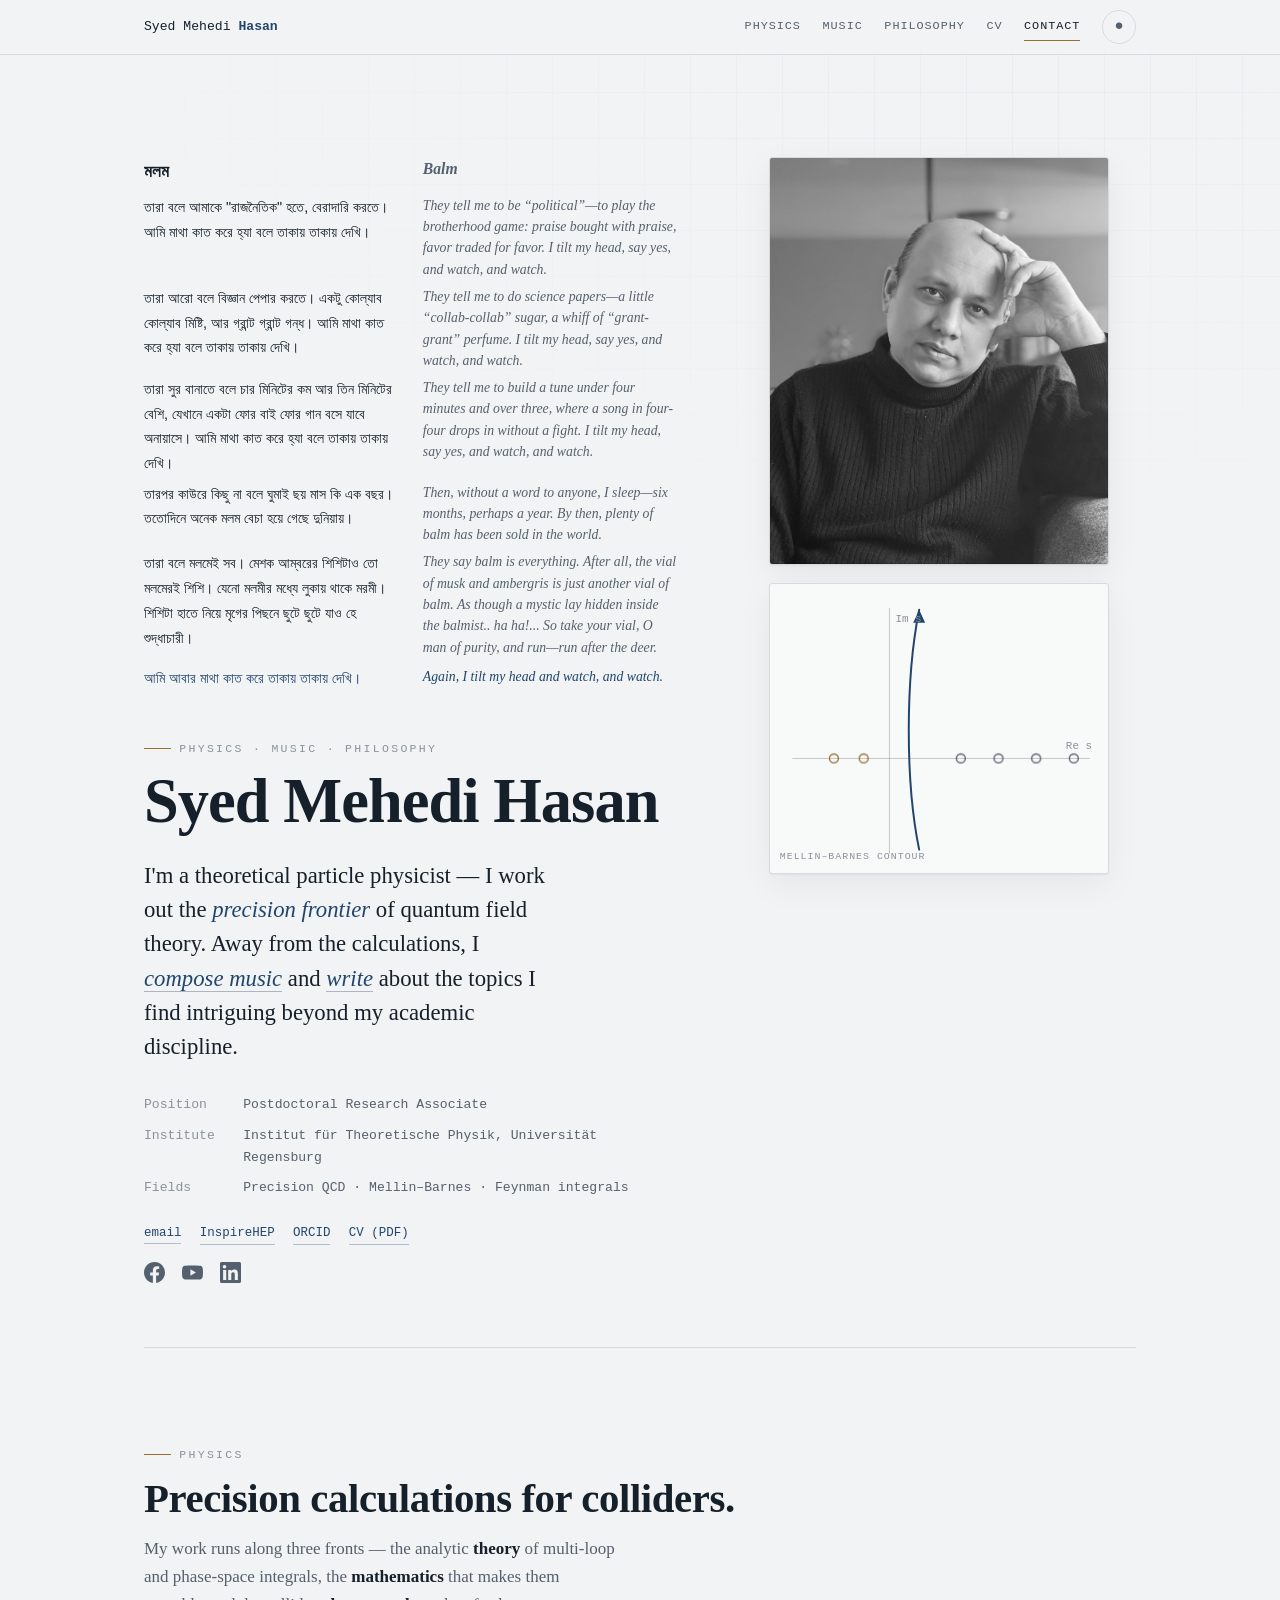
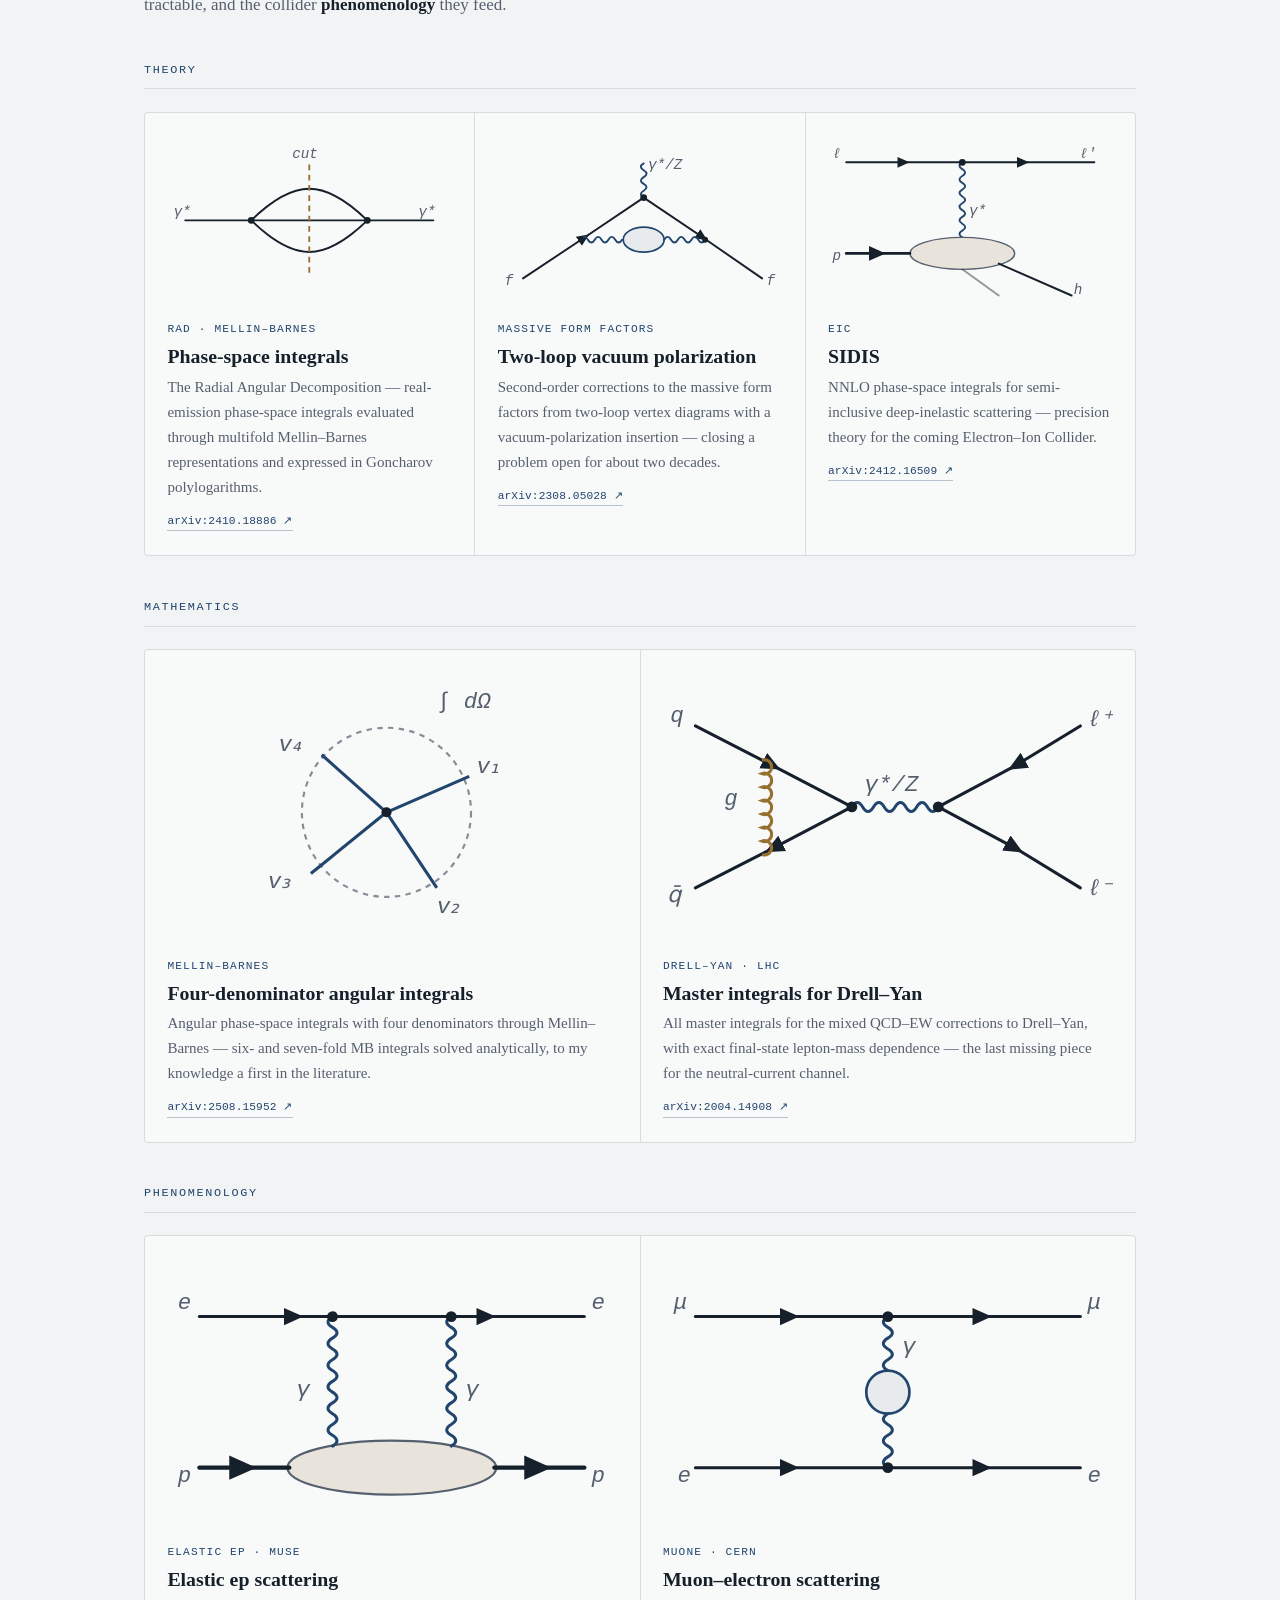
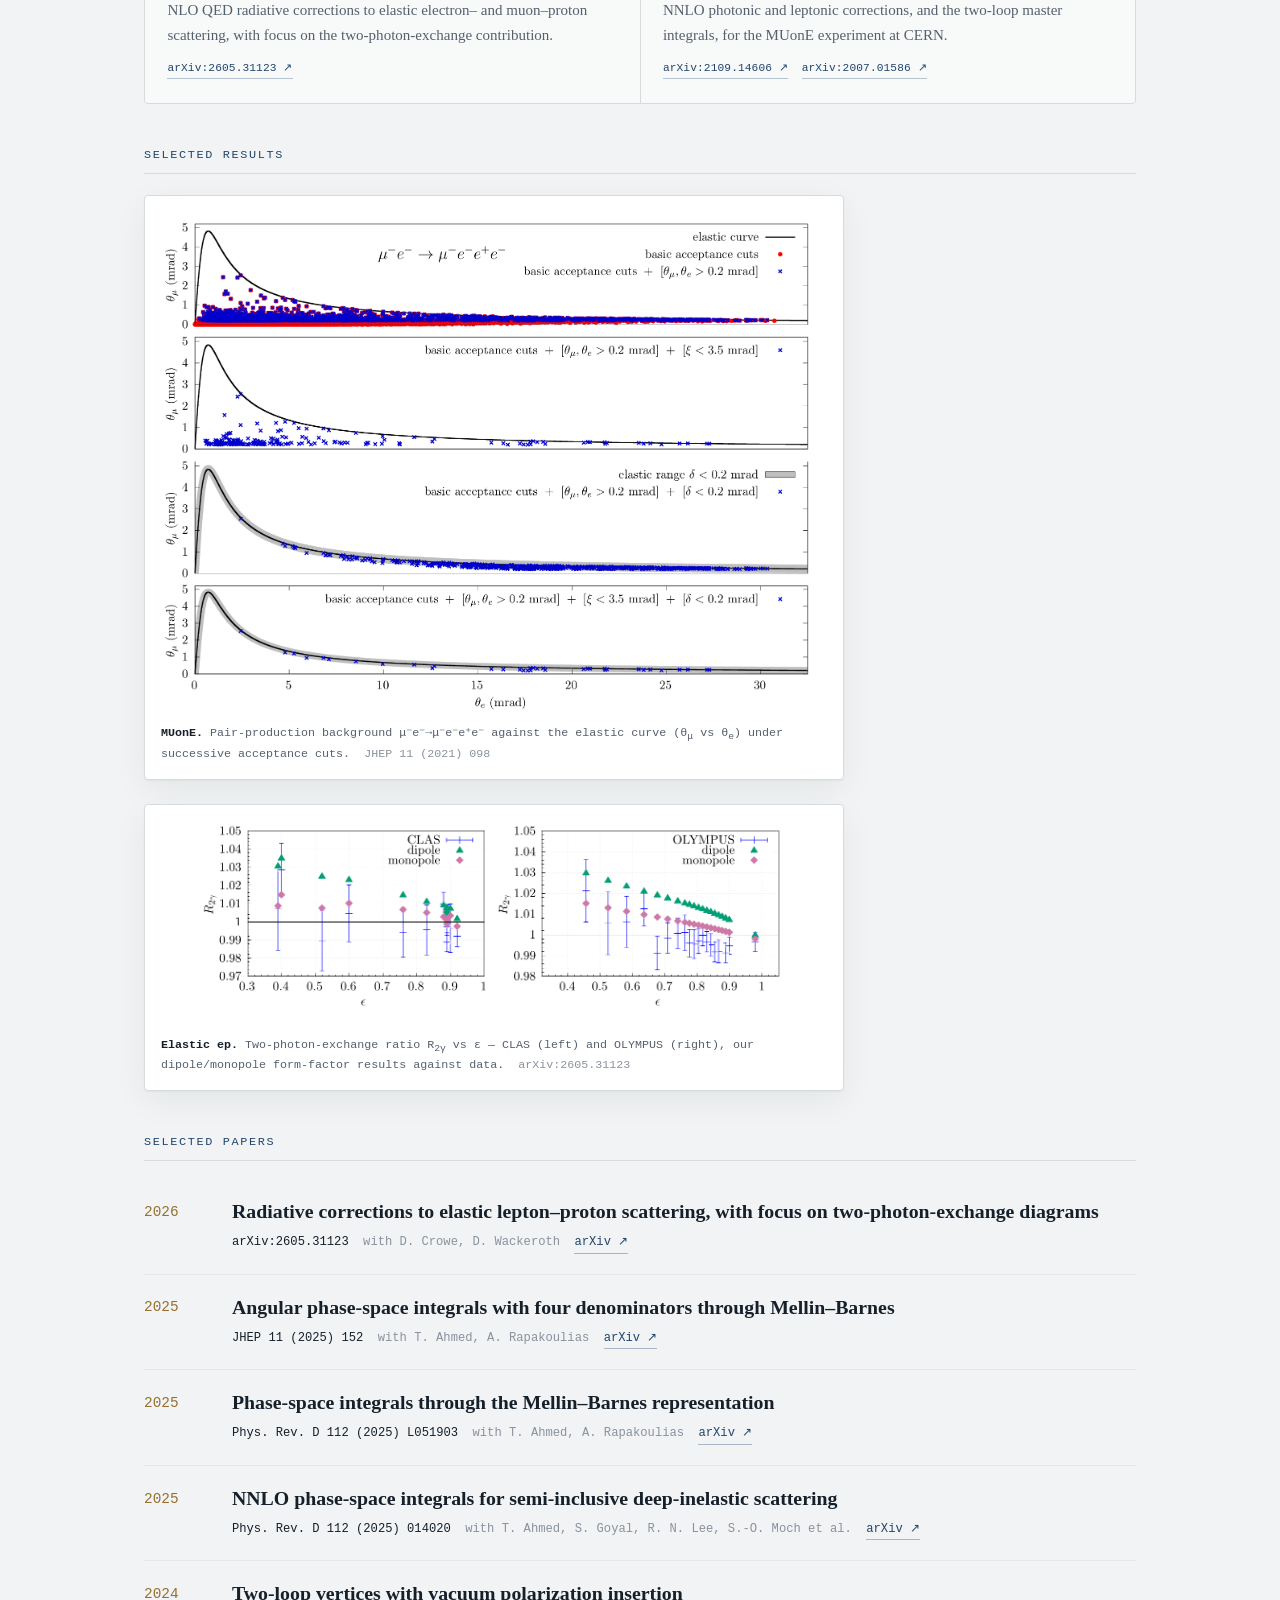
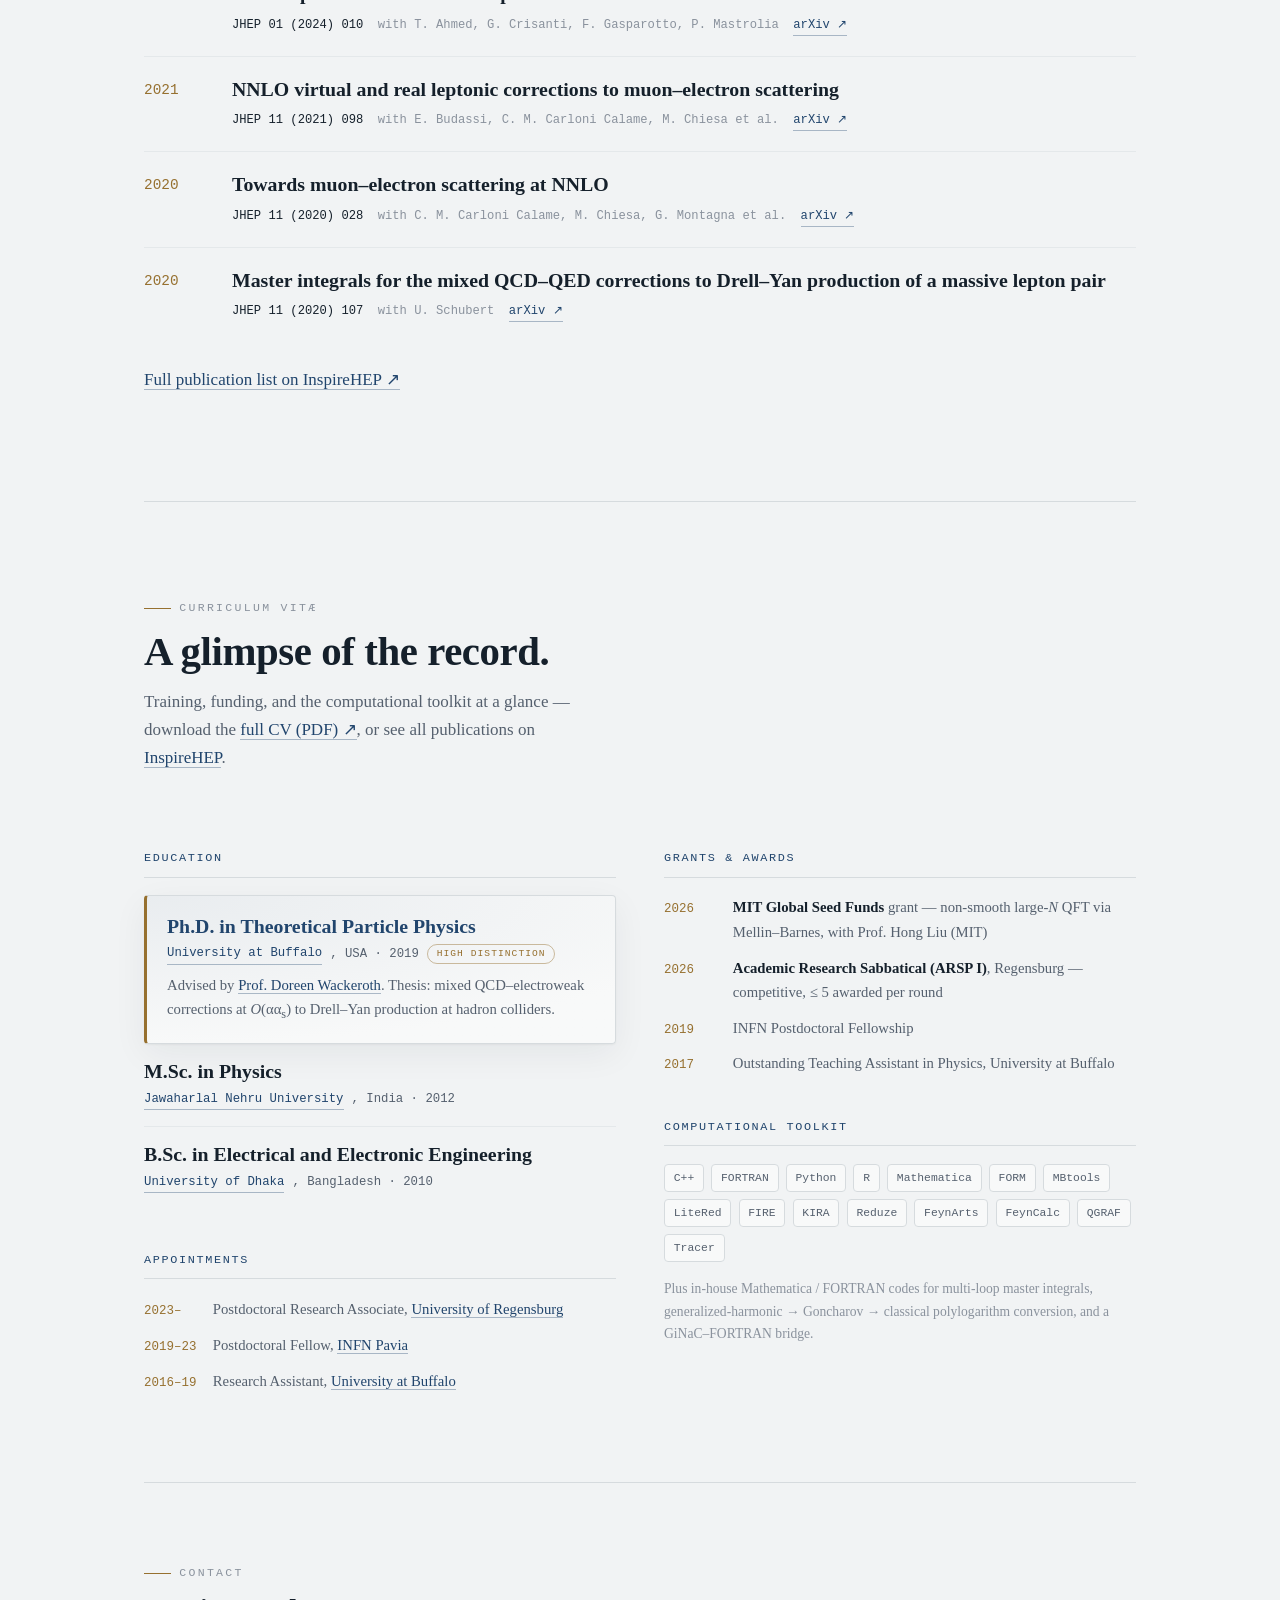
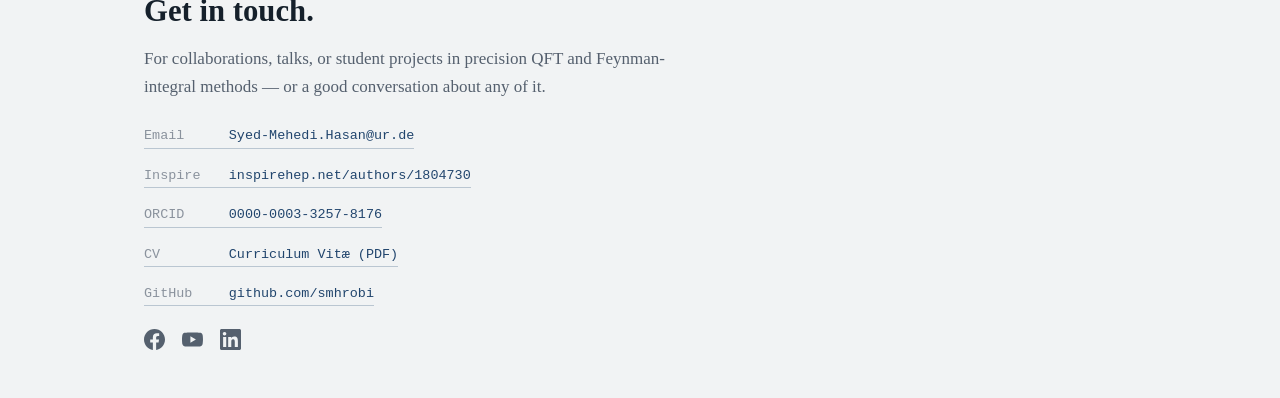
==== commit 12f7a802: "Replace the dropdown panels with one hamburger menu on phones Desktop returns to the plain row of li" ====
--- a/index.html
+++ b/index.html
@@ -23,38 +23,14 @@
     <a class="brandmark" href="#top">Syed&nbsp;Mehedi&nbsp;<b>Hasan</b></a>
     <nav class="nav">
       <div class="nav nav-hide">
-        <div class="nd">
-          <a href="#physics" class="active">Physics</a>
-          <div class="nd__m">
-            <a href="#rad"><span class="k"></span>Phase-space integrals</a>
-            <a href="#formfactors"><span class="k"></span>Two-loop vacuum polarization</a>
-            <a href="#sidis"><span class="k"></span>SIDIS</a>
-            <a href="#results"><span class="k"></span>Selected results</a>
-            <a href="#papers"><span class="k"></span>Selected papers</a>
-          </div>
-        </div>
-        <div class="nd">
-          <a href="music.html">Music</a>
-          <div class="nd__m">
-            <a href="music.html#ashwin"><span class="k"></span>ASHWIN</a>
-            <a href="music.html#instrumentals"><span class="k"></span>Instrumentals</a>
-          </div>
-        </div>
-        <div class="nd">
-          <a href="philosophy.html">Philosophy</a>
-          <div class="nd__m">
-            <a href="philosophy.html#causation"><span class="k">2025</span>Causation or Correlation?</a>
-            <a href="philosophy.html#narrativism"><span class="k">2022</span>Narrativism</a>
-            <a href="philosophy.html#marginal"><span class="k">2022</span>The Story of the Marginal</a>
-            <a href="philosophy.html#canonical"><span class="k">2021</span>The Canonical Structure</a>
-            <a href="philosophy.html#unattainable"><span class="k">2020</span>The Unattainable</a>
-            <a href="philosophy.html#truth"><span class="k">2020</span>The Nature of Truth</a>
-          </div>
-        </div>
+        <a href="#physics" class="active">Physics</a>
+        <a href="music.html">Music</a>
+        <a href="philosophy.html">Philosophy</a>
         <a href="#cv">CV</a>
         <a href="#contact">Contact</a>
       </div>
-      <button class="menubtn" id="menuBtn" type="button" aria-expanded="false" aria-controls="mnav">Menu <b aria-hidden="true">&#9662;</b></button>
+      <button class="menubtn" id="menuBtn" type="button" aria-expanded="false"
+              aria-controls="mnav" aria-label="Menu"><span class="menubtn__b" aria-hidden="true"></span></button>
 
       <button class="ttoggle" id="themeBtn" type="button" aria-label="Switch colour theme" title="Switch theme">◐</button>
     </nav>
@@ -62,45 +38,11 @@
 </header>
 
 <nav class="mnav" id="mnav">
-  <div class="mn">
-    <div class="mn__row">
-      <a href="#physics" class="active">Physics</a>
-      <button class="mn__c" type="button" aria-expanded="false" aria-controls="mm-physics" aria-label="Sections of Physics">&#9662;</button>
-    </div>
-    <div class="mn__m" id="mm-physics">
-      <a href="#rad"><span class="k"></span>Phase-space integrals</a>
-      <a href="#formfactors"><span class="k"></span>Two-loop vacuum polarization</a>
-      <a href="#sidis"><span class="k"></span>SIDIS</a>
-      <a href="#results"><span class="k"></span>Selected results</a>
-      <a href="#papers"><span class="k"></span>Selected papers</a>
-    </div>
-  </div>
-  <div class="mn">
-    <div class="mn__row">
-      <a href="music.html">Music</a>
-      <button class="mn__c" type="button" aria-expanded="false" aria-controls="mm-music" aria-label="Sections of Music">&#9662;</button>
-    </div>
-    <div class="mn__m" id="mm-music">
-      <a href="music.html#ashwin"><span class="k"></span>ASHWIN</a>
-      <a href="music.html#instrumentals"><span class="k"></span>Instrumentals</a>
-    </div>
-  </div>
-  <div class="mn">
-    <div class="mn__row">
-      <a href="philosophy.html">Philosophy</a>
-      <button class="mn__c" type="button" aria-expanded="false" aria-controls="mm-philosophy" aria-label="Sections of Philosophy">&#9662;</button>
-    </div>
-    <div class="mn__m" id="mm-philosophy">
-      <a href="philosophy.html#causation"><span class="k">2025</span>Causation or Correlation?</a>
-      <a href="philosophy.html#narrativism"><span class="k">2022</span>Narrativism</a>
-      <a href="philosophy.html#marginal"><span class="k">2022</span>The Story of the Marginal</a>
-      <a href="philosophy.html#canonical"><span class="k">2021</span>The Canonical Structure</a>
-      <a href="philosophy.html#unattainable"><span class="k">2020</span>The Unattainable</a>
-      <a href="philosophy.html#truth"><span class="k">2020</span>The Nature of Truth</a>
-    </div>
-  </div>
-  <div class="mn"><div class="mn__row"><a href="#cv">CV</a></div></div>
-  <div class="mn"><div class="mn__row"><a href="#contact">Contact</a></div></div>
+  <a href="#physics" class="active">Physics</a>
+  <a href="music.html">Music</a>
+  <a href="philosophy.html">Philosophy</a>
+  <a href="#cv">CV</a>
+  <a href="#contact">Contact</a>
 </nav>
 
 <main id="top" class="wrap">
--- a/assets/site.css
+++ b/assets/site.css
@@ -331,71 +331,39 @@
   :root[data-theme="light"] .ashwin-card img { filter:none; opacity:.9; }
 
   /* ============================================================
-     dropdown navigation
-     Desktop: each nav item opens a panel of that page's sections.
-     Under 760px the links used to vanish entirely, leaving a phone with
-     no navigation at all; now they live behind a Menu button.
+     the phone menu
+     Above 760px the nav is the plain row of links it always was. Below it
+     those links used to vanish with nothing in their place, leaving a phone
+     with no navigation at all; now they live behind one button.
      ============================================================ */
 
-  /* jump targets have to clear the 54px sticky bar */
   section[id], footer[id], h3[id], details[id], .subhead[id] { scroll-margin-top:4.6rem; }
 
-  .nd { position:relative; }
-  .nd > a::after { content:"\2009\25BE"; font-size:.8em; opacity:.6; }
-  /* bridges the gap so the pointer can reach the panel without it shutting */
-  .nd::after { content:""; position:absolute; left:-.6rem; right:-.6rem; top:100%; height:.9rem; }
-  .nd__m {
-    position:absolute; z-index:40; top:calc(100% + .75rem); left:50%;
-    transform:translateX(-50%) translateY(-.3rem);
-    min-width:14rem; max-width:min(22rem,84vw); padding:.4rem 0; text-align:left;
-    background:var(--panel); border:1px solid var(--rule); border-radius:3px;
-    box-shadow:var(--shadow);
-    opacity:0; visibility:hidden; pointer-events:none;
-    transition:opacity .18s ease, transform .18s ease, visibility .18s;
-  }
-  .nd__m a {
-    display:flex; gap:.5rem; align-items:baseline; padding:.42rem .95rem;
-    font-family:var(--serif); font-size:.98rem; line-height:1.4;
-    letter-spacing:0; text-transform:none; color:var(--ink-soft);
-    border:0; border-left:2px solid transparent;
-    transition:color .16s, background .16s, border-color .16s;
-  }
-  .nd__m a::after { content:none; }
-  .nd__m a:hover, .nd__m a:focus-visible {
-    color:var(--ink); background:var(--rule-soft); border-left-color:var(--brass);
-  }
-  .nd__m .k { flex:0 0 1.5rem; font-family:var(--mono); font-size:.68rem; color:var(--ink-faint); }
-  .nd__m .k:empty, .mn__m .k:empty { flex-basis:0; }
-  .nd.is-open > .nd__m, .nd:focus-within > .nd__m {
-    opacity:1; visibility:visible; pointer-events:auto;
-    transform:translateX(-50%) translateY(0);
-  }
-  @media (hover:hover) and (min-width:760px) {
-    .nd:hover > .nd__m { opacity:1; visibility:visible; pointer-events:auto; transform:translateX(-50%) translateY(0); }
-  }
-  .nd__m.is-left  { left:0; right:auto; transform:translateX(0) translateY(-.3rem); }
-  .nd__m.is-right { left:auto; right:0; transform:translateX(0) translateY(-.3rem); }
-  .nd.is-open > .nd__m.is-left,  .nd:focus-within > .nd__m.is-left,
-  .nd.is-open > .nd__m.is-right, .nd:focus-within > .nd__m.is-right { transform:translateX(0) translateY(0); }
-  @media (hover:hover) and (min-width:760px) {
-    .nd:hover > .nd__m.is-left, .nd:hover > .nd__m.is-right { transform:translateX(0) translateY(0); }
-  }
-
-  /* ---------- the mobile panel ---------- */
   .menubtn {
-    display:inline-flex; align-items:center; gap:.45rem; padding:.34rem .6rem; cursor:pointer;
-    background:transparent; border:1px solid var(--rule); border-radius:999px; color:var(--ink-soft);
-    font-family:var(--mono); font-size:.7rem; letter-spacing:.08em; text-transform:uppercase;
-    transition:color .2s, border-color .2s;
-  }
-  .menubtn:hover { color:var(--ink); border-color:var(--accent); }
-  .menubtn b { font-weight:400; display:inline-block; transition:transform .22s; }
-  .menubtn[aria-expanded="true"] { color:var(--ink); border-color:var(--accent); }
-  .menubtn[aria-expanded="true"] b { transform:rotate(180deg); }
-  @media (min-width:760px) { .menubtn { display:none; } }
+    display:none; width:2.3rem; height:2.3rem; padding:0; cursor:pointer;
+    align-items:center; justify-content:center;
+    background:transparent; border:1px solid var(--rule); border-radius:999px;
+    color:var(--ink-soft); transition:color .2s, border-color .2s;
+  }
+  @media (max-width:759.98px) { .menubtn { display:inline-flex; } }
+  .menubtn:hover, .menubtn[aria-expanded="true"] { color:var(--ink); border-color:var(--accent); }
+
+  /* three bars drawn in CSS rather than the glyph, which renders at a
+     different weight in each face the site loads */
+  .menubtn__b { position:relative; display:block; }
+  .menubtn__b, .menubtn__b::before, .menubtn__b::after {
+    width:1rem; height:1.5px; background:currentColor;
+    transition:transform .24s ease, background .18s ease;
+  }
+  .menubtn__b::before, .menubtn__b::after { content:""; position:absolute; left:0; }
+  .menubtn__b::before { top:-.34rem; }
+  .menubtn__b::after  { top:.34rem; }
+  .menubtn[aria-expanded="true"] .menubtn__b { background:transparent; }
+  .menubtn[aria-expanded="true"] .menubtn__b::before { transform:translateY(.34rem) rotate(45deg); }
+  .menubtn[aria-expanded="true"] .menubtn__b::after  { transform:translateY(-.34rem) rotate(-45deg); }
 
   .mnav {
-    display:none; flex-direction:column; padding:.1rem var(--edge) .8rem;
+    display:none; flex-direction:column; padding:.1rem var(--edge) .7rem;
     background:var(--panel); border-bottom:1px solid var(--rule);
     /* body::before paints the graph paper at z-index 0, so an in-flow panel
        would have the grid lying over its text */
@@ -403,26 +371,10 @@
   }
   .mnav.is-open { display:flex; }
   @media (min-width:760px) { .mnav, .mnav.is-open { display:none; } }
-  .mn { border-bottom:1px solid var(--rule-soft); }
-  .mn:last-child { border-bottom:0; }
-  .mn__row { display:flex; align-items:center; gap:.3rem; }
-  .mn__row > a {
-    flex:1 1 auto; padding:.72rem 0; font-family:var(--mono); font-size:.76rem;
+  .mnav a {
+    padding:.78rem .1rem; font-family:var(--mono); font-size:.78rem;
     letter-spacing:.08em; text-transform:uppercase; color:var(--ink-soft);
-  }
-  .mn__row > a.active { color:var(--ink); }
-  .mn__c {
-    flex:0 0 auto; width:2.6rem; height:2.6rem; background:transparent; border:0; cursor:pointer;
-    color:var(--ink-faint); font-size:.9rem; line-height:1; transition:transform .22s, color .22s;
-  }
-  .mn__c[aria-expanded="true"] { color:var(--accent); transform:rotate(180deg); }
-  .mn__m { display:none; padding:0 0 .6rem; }
-  .mn__m.is-open { display:block; }
-  .mn__m a {
-    display:flex; gap:.45rem; align-items:baseline; padding:.4rem 0 .4rem .8rem;
-    font-family:var(--serif); font-size:1rem; line-height:1.45;
-    letter-spacing:0; text-transform:none;
-    color:var(--ink-soft); border-left:2px solid var(--rule);
-  }
-  .mn__m a:hover { color:var(--ink); border-left-color:var(--brass); }
-  .mn__m .k { flex:0 0 1.5rem; font-family:var(--mono); font-size:.68rem; color:var(--ink-faint); }
+    border-bottom:1px solid var(--rule-soft); transition:color .18s;
+  }
+  .mnav a:last-child { border-bottom:0; }
+  .mnav a:hover, .mnav a.active { color:var(--ink); }
